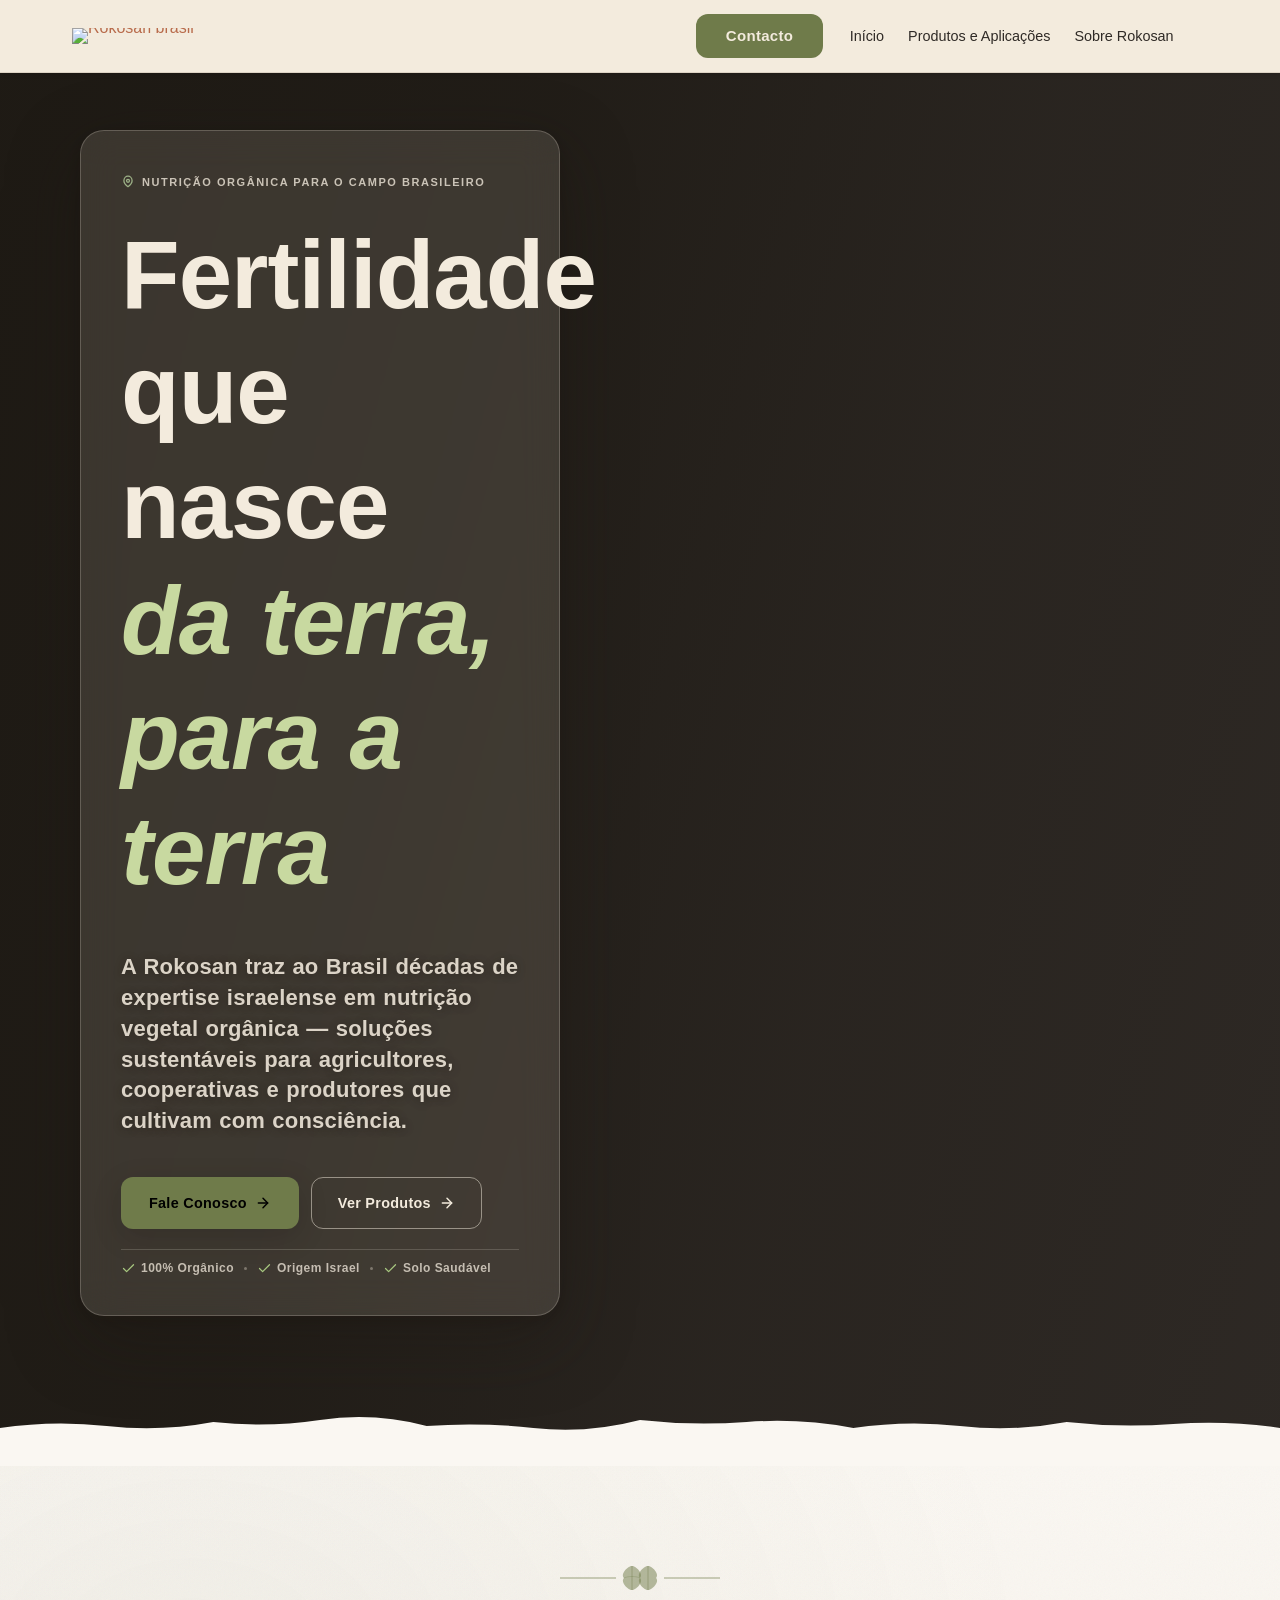
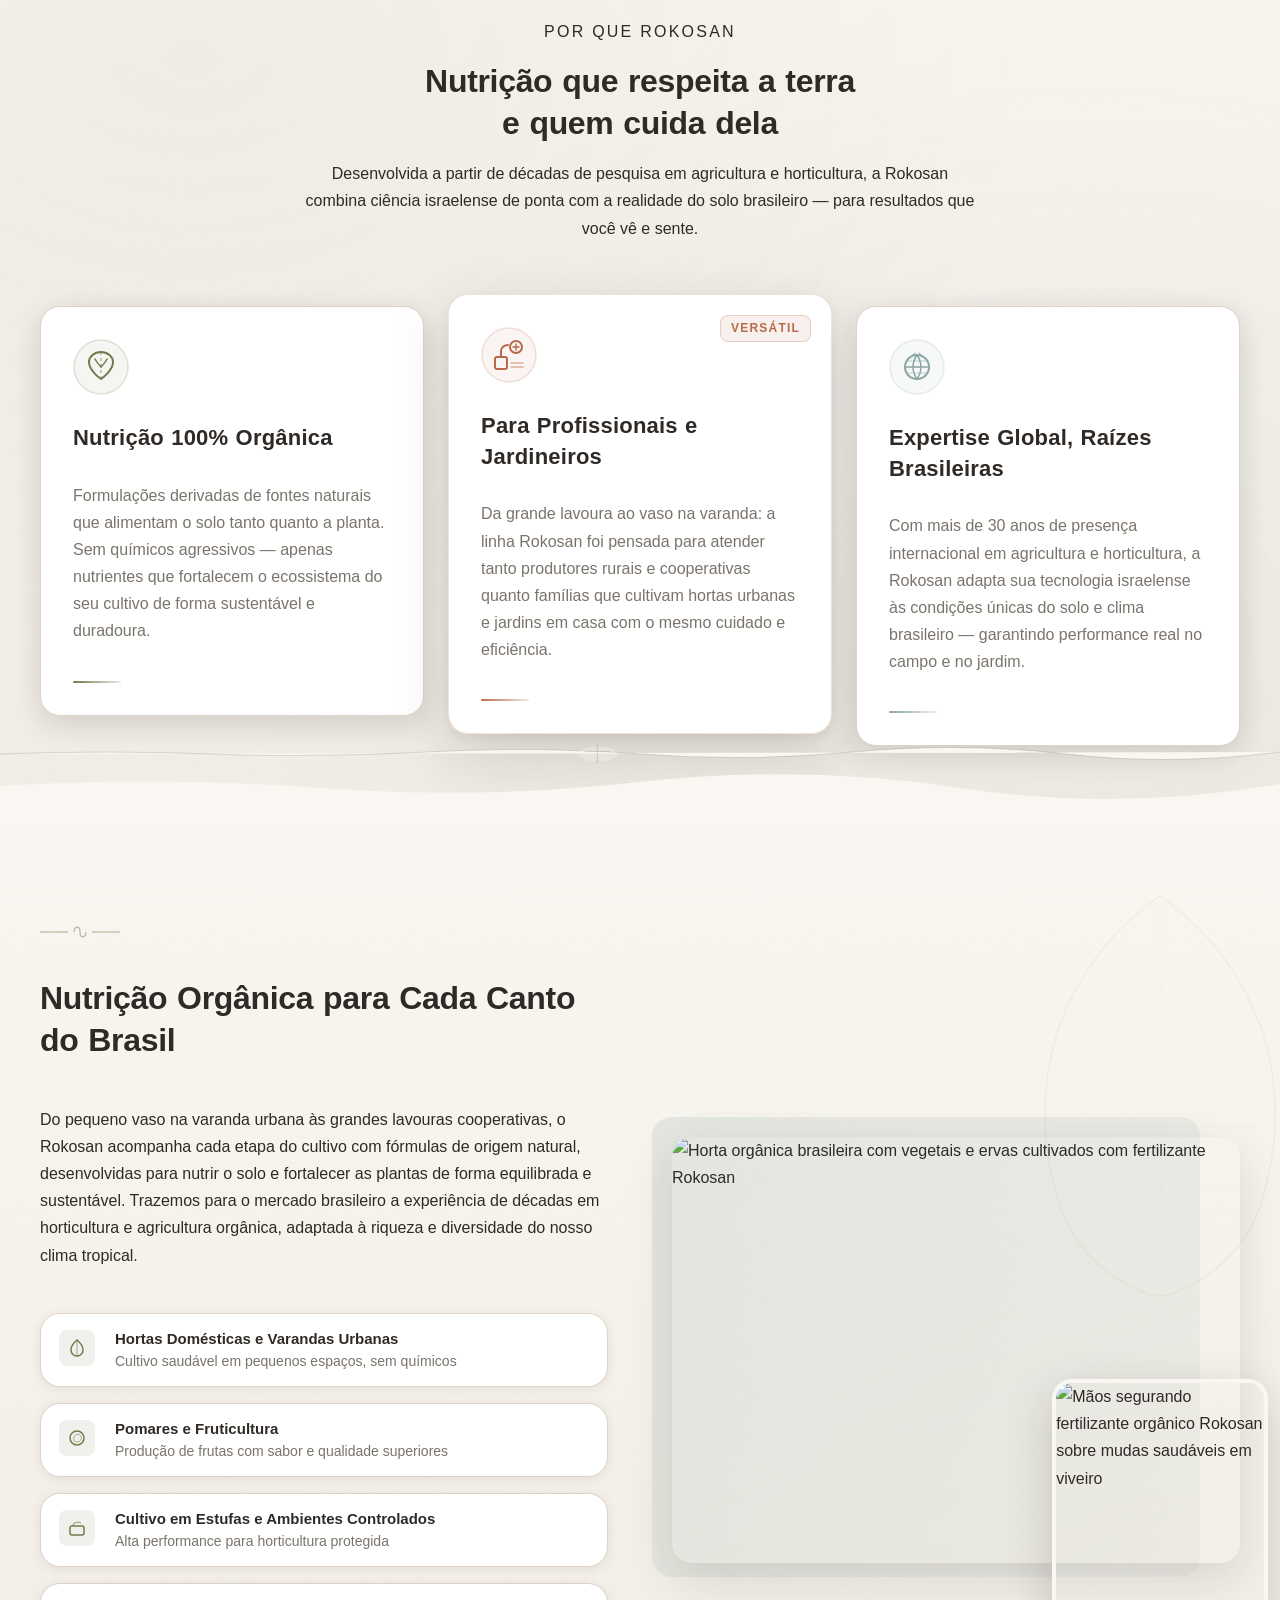
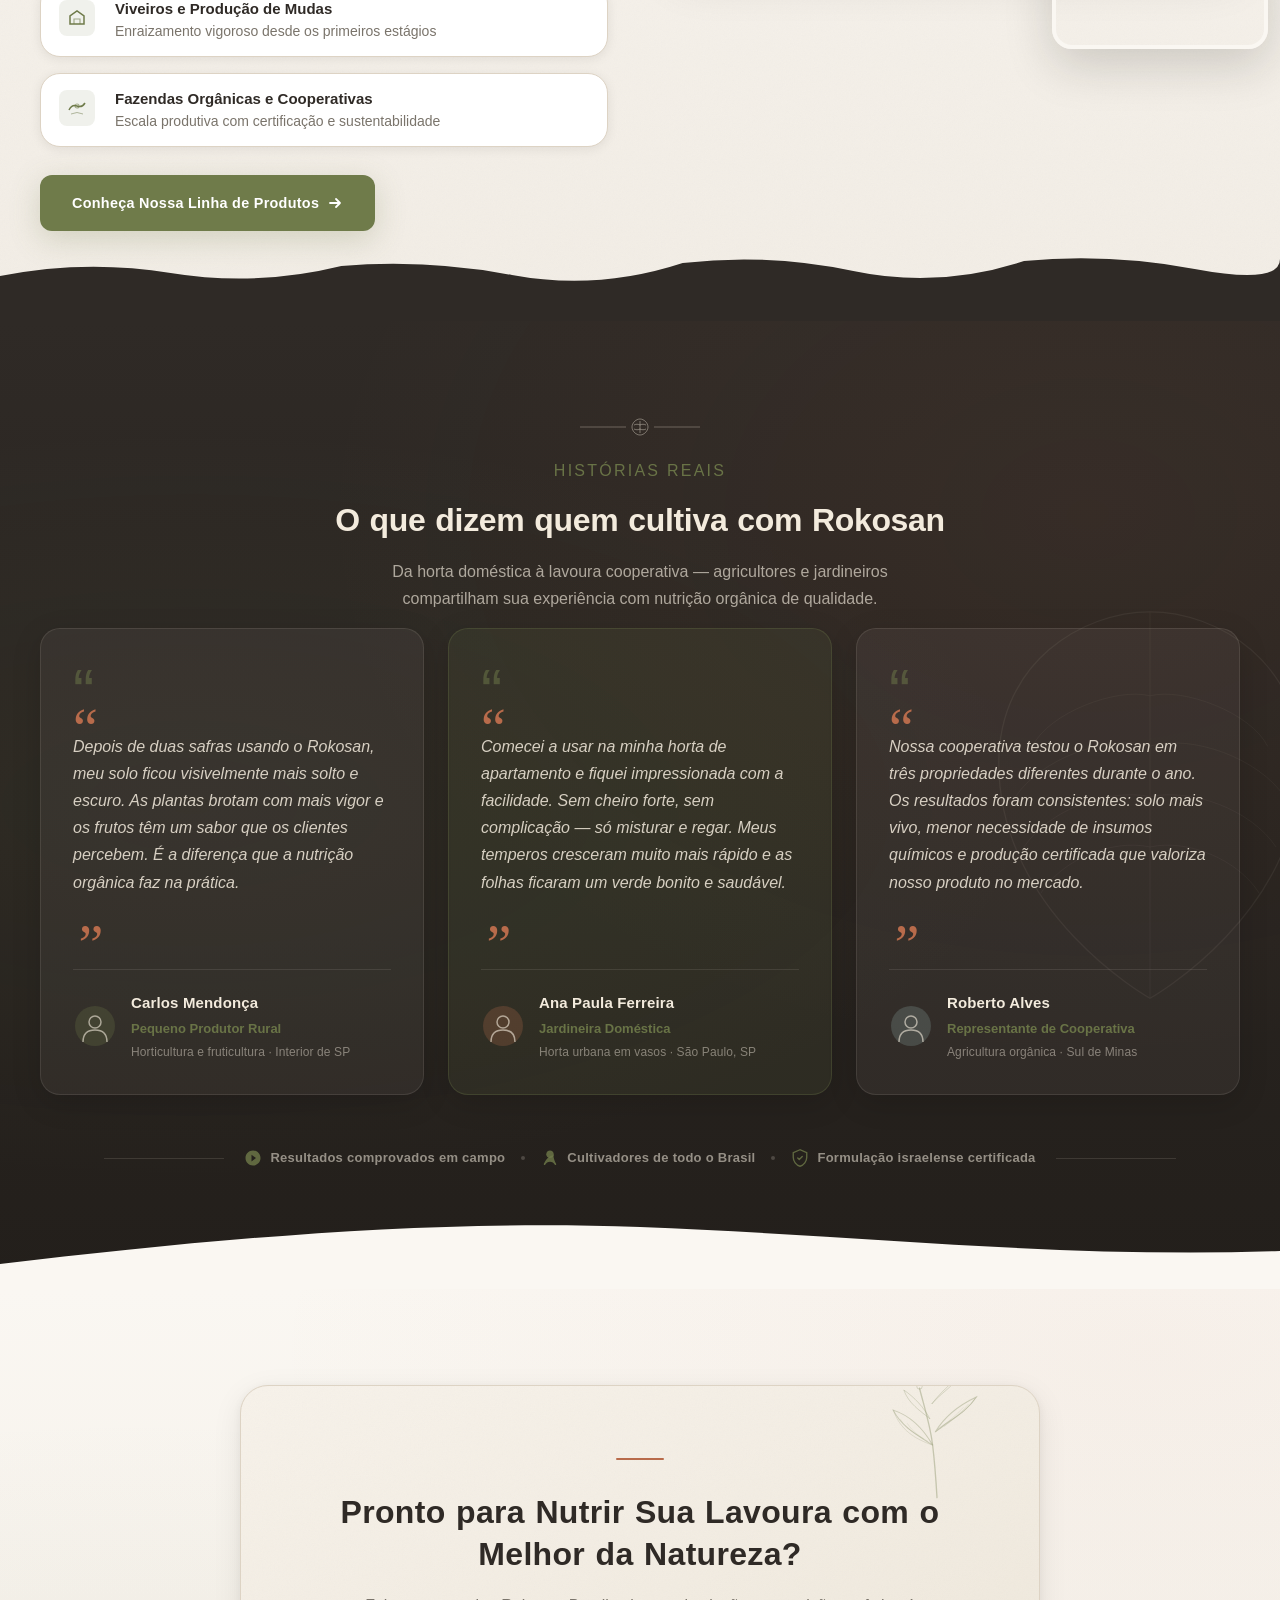
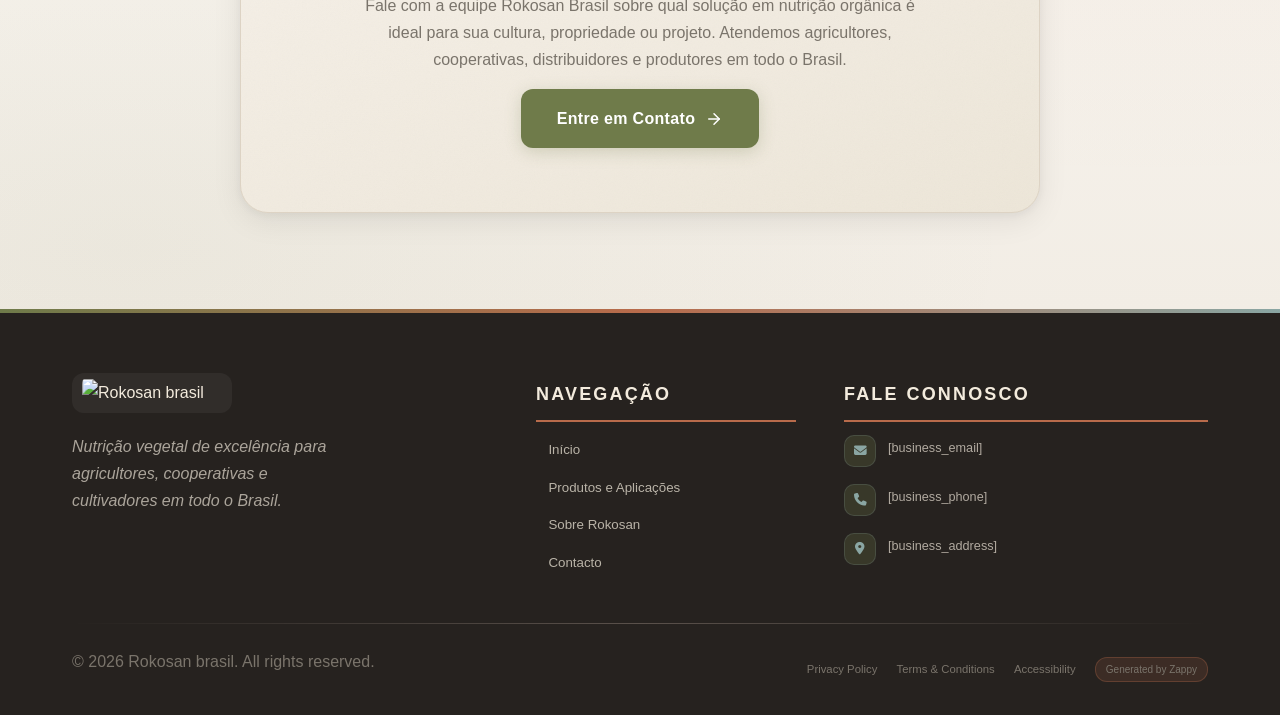
==== index.html @ f981a239 "Background sync: Progressive GitHub Sync" ====
<!DOCTYPE html>
<html lang="en">
<head>
    <meta charset="UTF-8">
    <meta name="viewport" content="width=device-width, initial-scale=1.0">
    <meta name="robots" content="index, follow">
    <title>Nutra Sua Colheita com Força — Rokosan brasil</title>
    <meta name="description" content="Descubra soluções premium em agricultura e horticultura orgânica para o mercado brasileiro. Fertilizantes naturais que transformam solo e potencializam sua produção. Conheça agora!">
    <meta name="keywords" content="agricultura e horticultura, fertilizante orgânico, nutrição de plantas, agricultura sustentável, horticultura brasil">
    
    <!-- Favicons -->
    <link rel="icon" type="image/x-icon" href="/assets/favicon.ico">
    <link rel="icon" type="image/png" sizes="16x16" href="/assets/favicon-16x16.png">
    <link rel="icon" type="image/png" sizes="32x32" href="/assets/favicon-32x32.png">
    <link rel="icon" type="image/png" sizes="48x48" href="/assets/favicon-48x48.png">
    <link rel="icon" type="image/png" sizes="192x192" href="/assets/favicon-192x192.png">
    <link rel="icon" type="image/png" sizes="512x512" href="/assets/favicon-512x512.png">
    <link rel="apple-touch-icon" href="/assets/apple-touch-icon.png">
    <!-- Zappy Analytics -->
<script>
(function() {
  'use strict';
  
  // Configuration
  var config = {
    websiteId: '86fa6bbd-ab5a-4b56-bcc4-ef2aa1eb0e69',
    apiUrl: 'https://api.zappy5.com/api/analytics/track',
    sessionDuration: 30 * 60 * 1000, // 30 minutes
    visitorDuration: 30 * 24 * 60 * 60 * 1000, // 30 days
    trackPageViews: true,
    trackClicks: true,
    trackFormSubmissions: true
  };
  
  // Generate or retrieve persistent visitor ID (30 days)
  function getVisitorId() {
    var visitorKey = 'zappy_visitor_' + config.websiteId;
    var visitor = null;
    
    try {
      visitor = localStorage.getItem(visitorKey);
      if (visitor) {
        var visitorData = JSON.parse(visitor);
        var now = Date.now();
        
        // Check if visitor ID is still valid (30 days)
        if (now - visitorData.created < config.visitorDuration) {
          // Update last seen timestamp
          visitorData.lastSeen = now;
          localStorage.setItem(visitorKey, JSON.stringify(visitorData));
          return visitorData.id;
        }
      }
    } catch (e) {
      console.warn('Zappy Analytics: LocalStorage not available');
    }
    
    // Generate new visitor ID
    var newVisitorId = 'zv_' + Date.now() + '_' + Math.random().toString(36).substr(2, 9);
    
    try {
      localStorage.setItem(visitorKey, JSON.stringify({
        id: newVisitorId,
        created: Date.now(),
        lastSeen: Date.now()
      }));
    } catch (e) {
      // Continue without local storage
    }
    
    return newVisitorId;
  }
  
  // Generate or retrieve session ID (30 minutes)
  function getSessionId() {
    var sessionKey = 'zappy_session_' + config.websiteId;
    var session = null;
    
    try {
      session = sessionStorage.getItem(sessionKey);
      if (session) {
        var sessionData = JSON.parse(session);
        var now = Date.now();
        
        // Check if session is still valid
        if (now - sessionData.timestamp < config.sessionDuration) {
          // Update timestamp
          sessionData.timestamp = now;
          sessionStorage.setItem(sessionKey, JSON.stringify(sessionData));
          return sessionData.id;
        }
      }
    } catch (e) {
      console.warn('Zappy Analytics: SessionStorage not available');
    }
    
    // Generate new session ID
    var newSessionId = 'zs_' + Date.now() + '_' + Math.random().toString(36).substr(2, 9);
    
    try {
      sessionStorage.setItem(sessionKey, JSON.stringify({
        id: newSessionId,
        timestamp: Date.now()
      }));
    } catch (e) {
      // Continue without session storage
    }
    
    return newSessionId;
  }
  
  var visitorId = getVisitorId();
  var sessionId = getSessionId();
  
  // Track an event
  function trackEvent(eventType, data) {
    data = data || {};
    
    var eventData = {
      website_id: config.websiteId,
      event_type: eventType,
      page_path: window.location.pathname,
      referrer: document.referrer || 'direct',
      visitor_id: visitorId,
      session_id: sessionId,
      metadata: data
    };
    
    // Use sendBeacon if available (better for page unload events)
    if (navigator.sendBeacon) {
      var blob = new Blob([JSON.stringify(eventData)], { type: 'application/json' });
      navigator.sendBeacon(config.apiUrl, blob);
    } else {
      // Fallback to fetch
      fetch(config.apiUrl, {
        method: 'POST',
        headers: {
          'Content-Type': 'application/json'
        },
        body: JSON.stringify(eventData),
        keepalive: true
      }).catch(function(error) {
        console.warn('Zappy Analytics: Failed to track event', error);
      });
    }
  }
  
  // Track page view
  if (config.trackPageViews) {
    trackEvent('pageview', {
      title: document.title,
      url: window.location.href
    });
  }
  
  // Track clicks on important elements
  if (config.trackClicks) {
    document.addEventListener('click', function(e) {
      var target = e.target;
      
      // Track button clicks (counted as actions)
      if (target.tagName === 'BUTTON' || target.closest('button')) {
        var button = target.tagName === 'BUTTON' ? target : target.closest('button');
        trackEvent('click', {
          element: 'button',
          text: button.textContent.trim().substring(0, 100),
          id: button.id || null,
          class: button.className || null
        });
      }
      
      // Track link clicks (navigation - not counted as actions)
      else if (target.tagName === 'A' || target.closest('a')) {
        var link = target.tagName === 'A' ? target : target.closest('a');
        trackEvent('navigation', {
          element: 'link',
          text: link.textContent.trim().substring(0, 100),
          href: link.href,
          external: link.hostname !== window.location.hostname
        });
      }
    }, true);
  }
  
  // Track form submissions
  if (config.trackFormSubmissions) {
    document.addEventListener('submit', function(e) {
      var form = e.target;
      
      trackEvent('form_submit', {
        form_id: form.id || null,
        form_name: form.name || null,
        form_action: form.action || null,
        form_method: form.method || 'GET'
      });
    }, true);
  }
  
  // Track time on page (send on page unload)
  var pageLoadTime = Date.now();
  
  window.addEventListener('beforeunload', function() {
    var timeOnPage = Math.floor((Date.now() - pageLoadTime) / 1000); // in seconds
    
    trackEvent('page_unload', {
      time_on_page: timeOnPage,
      page_path: window.location.pathname
    });
  });
  
  // Expose tracking function globally for custom events
  window.zappyAnalytics = {
    track: trackEvent,
    getVisitorId: function() { return visitorId; },
    getSessionId: function() { return sessionId; }
  };
  
})();
</script>
<!-- End Zappy Analytics -->
    <meta property="og:title" content="Nutra Sua Colheita com Força — Rokosan brasil">
    <meta property="og:description" content="Descubra soluções premium em agricultura e horticultura orgânica para o mercado brasileiro. Fertilizantes naturais que transformam solo e potencializam sua produção. Conheça agora!">
    <meta name="twitter:card" content="summary_large_image">
    <meta name="twitter:title" content="Nutra Sua Colheita com Força — Rokosan brasil">
    <meta name="twitter:description" content="Descubra soluções premium em agricultura e horticultura orgânica para o mercado brasileiro. Fertilizantes naturais que transformam solo e potencializam sua produção. Conheça agora!">
    <meta property="og:type" content="website">
  <meta property="og:locale" content="en_US">
  
  
  
  
  
  <link rel="stylesheet" href="https://cdnjs.cloudflare.com/ajax/libs/font-awesome/6.4.0/css/all.min.css">
  <style>
    .skip-link { position: absolute; left: -9999px; top: 0; padding: 12px 18px; background: var(--bg-dark, #1a1a1a); color: var(--text-light, #fff); font-weight: 600; border-radius: 0 0 8px 0; z-index: 10000; }
    .skip-link:focus { left: 0; outline: 2px solid var(--ring, #fff); outline-offset: 2px; }
    :focus-visible { outline: 2px solid var(--ring, currentColor); outline-offset: 3px; }
  </style>


  
    <!-- Favicons -->
    <link rel="icon" type="image/x-icon" href="/assets/favicon.ico">
    <link rel="icon" type="image/png" sizes="16x16" href="/assets/favicon-16x16.png">
    <link rel="icon" type="image/png" sizes="32x32" href="/assets/favicon-32x32.png">
    <link rel="icon" type="image/png" sizes="48x48" href="/assets/favicon-48x48.png">
    <link rel="icon" type="image/png" sizes="192x192" href="/assets/favicon-192x192.png">
    <link rel="icon" type="image/png" sizes="512x512" href="/assets/favicon-512x512.png">
    <link rel="apple-touch-icon" href="/assets/apple-touch-icon.png">
    <!-- Cookie Consent -->
    <link rel="stylesheet" href="https://cdn.jsdelivr.net/npm/vanilla-cookieconsent@3/dist/cookieconsent.css">
    <script src="https://cdn.jsdelivr.net/npm/vanilla-cookieconsent@3/dist/cookieconsent.umd.js"></script>
    <!-- Mickidum Accessibility Toolbar -->
    <script src="https://cdn.jsdelivr.net/gh/mickidum/acc_toolbar/acctoolbar/acctoolbar.min.js"></script>
    <link rel="stylesheet" href="/styles.css">

    <style id="zappy-dropdown-submenu-styles">
      /* ========== DESKTOP DROPDOWN SUBMENU STYLES ========== */
      /* Base styles for dropdown submenus - parent must be positioned */
      .nav-menu li:has(.sub-menu), nav li:has(.sub-menu), .navbar li:has(.sub-menu), #navMenu li:has(.sub-menu) { position: relative; }
      /* Submenu base - hidden by default */
      .nav-menu .sub-menu, nav .sub-menu, .navbar .sub-menu, #navMenu .sub-menu { display: block !important; position: absolute !important; top: 100%; left: 0; min-width: 220px; background: white; border-radius: 8px; box-shadow: 0 8px 25px rgba(0,0,0,0.15); padding: 8px 0; opacity: 0; visibility: hidden; transform: translateY(10px); transition: all 0.3s ease; z-index: 1000; list-style: none; pointer-events: none; }
      /* CRITICAL: Desktop hover styles to show dropdown */
      .nav-menu li:hover > .sub-menu, nav li:hover > .sub-menu, .navbar li:hover > .sub-menu, #navMenu li:hover > .sub-menu { opacity: 1 !important; visibility: visible !important; transform: translateY(0) !important; pointer-events: auto !important; }
      /* Submenu item styling */
      .sub-menu li { list-style: none; margin: 0; padding: 0; }
      .sub-menu a { display: block !important; padding: 10px 16px !important; color: var(--text-dark, #333) !important; font-weight: 500; text-decoration: none; white-space: nowrap; transition: background-color 0.2s; }
      .sub-menu .zappy-nav-child > a { padding-left: 28px !important; font-size: 0.9em !important; opacity: 0.85 !important; }
      [dir="rtl"] .sub-menu .zappy-nav-child > a, html[lang="he"] .sub-menu .zappy-nav-child > a, html[lang="ar"] .sub-menu .zappy-nav-child > a { padding-left: 10px !important; padding-right: 28px !important; }
      .sub-menu .zappy-nav-parent > a { font-weight: 600 !important; }
      .sub-menu a:hover { background-color: #f5f5f5; }
      /* RTL (Hebrew/Arabic) dropdown positioning */
      [dir="rtl"] .nav-menu .sub-menu, [dir="rtl"] nav .sub-menu, [dir="rtl"] .navbar .sub-menu, html[lang="he"] .nav-menu .sub-menu, html[lang="he"] nav .sub-menu, html[lang="he"] .navbar .sub-menu, html[lang="ar"] .nav-menu .sub-menu, html[lang="ar"] nav .sub-menu, html[lang="ar"] .navbar .sub-menu { left: auto !important; right: 0 !important; }
      /* Hide empty dropdown menus (exclude catalog sub-menus that use <a> children instead of <li>) */
      .sub-menu:empty, .sub-menu:not(:has(li:not(.zappy-hidden-menu-item))):not(:has(> a)), .sub-menu:not(:has(li)):not(:has(> a)) { display: none !important; opacity: 0 !important; visibility: hidden !important; pointer-events: none !important; }
      /* Desktop: show submenu on Menu Group hover */
      li:has(.menu-group-title):hover > .sub-menu { opacity: 1 !important; visibility: visible !important; transform: translateY(0) !important; pointer-events: auto !important; }
      /* Menu Group title styling */
      .nav-menu > li > .menu-group-title, #navMenu > li > .menu-group-title { display: inline-block; padding: 0.5rem 1rem; cursor: default; user-select: none; }
      
      /* ========== MOBILE SUBMENU STYLES ========== */
      @media (max-width: 768px) {
        .nav-menu .sub-menu, nav .sub-menu, .navbar .sub-menu, #navMenu .sub-menu { position: static !important; transform: none !important; box-shadow: none !important; background: transparent !important; max-height: 0; overflow: hidden; opacity: 0; visibility: hidden; transition: max-height 0.3s ease, opacity 0.3s ease; padding: 0 !important; border-radius: 0 !important; }
        .navbar .sub-menu.mobile-expanded, .nav-menu .sub-menu.mobile-expanded, #navMenu .sub-menu.mobile-expanded { max-height: none !important; overflow-y: visible !important; opacity: 1 !important; visibility: visible !important; padding: 8px 0 8px 16px !important; }
        [dir="rtl"] .sub-menu.mobile-expanded, html[lang="he"] .sub-menu.mobile-expanded { padding: 8px 16px 8px 0 !important; }
        /* Disable hover behavior on mobile */
        .nav-menu li:hover > .sub-menu, nav li:hover > .sub-menu, .navbar li:hover > .sub-menu, #navMenu li:hover > .sub-menu { opacity: 0; visibility: hidden; pointer-events: none; }
        .nav-menu li > .sub-menu.mobile-expanded, nav li > .sub-menu.mobile-expanded, .navbar li > .sub-menu.mobile-expanded, #navMenu li > .sub-menu.mobile-expanded { opacity: 1 !important; visibility: visible !important; pointer-events: auto !important; }
        .nav-menu li:has(.sub-menu), nav li:has(.sub-menu), .navbar li:has(.sub-menu), #navMenu li:has(.sub-menu) { display: flex !important; flex-wrap: wrap !important; align-items: center !important; position: relative !important; min-height: 44px !important; }
        .nav-menu li:has(.sub-menu) > a, nav li:has(.sub-menu) > a, .navbar li:has(.sub-menu) > a, #navMenu li:has(.sub-menu) > a { flex: 1 !important; min-width: 0 !important; }
        .nav-menu li:has(.sub-menu) > .menu-group-title, nav li:has(.sub-menu) > .menu-group-title, .navbar li:has(.sub-menu) > .menu-group-title, #navMenu li:has(.sub-menu) > .menu-group-title { flex: 1 !important; min-width: 0 !important; padding: 0 !important; line-height: inherit !important; }
        .nav-menu li:has(.sub-menu) > .sub-menu, nav li:has(.sub-menu) > .sub-menu, .navbar li:has(.sub-menu) > .sub-menu, #navMenu li:has(.sub-menu) > .sub-menu { flex-basis: 100% !important; width: 100% !important; }
        .nav-menu li:has(.sub-menu) > a [class*="chevron"], .nav-menu li:has(.sub-menu) > a [class*="arrow"], .nav-menu li:has(.sub-menu) > a .fa-chevron-down, .nav-menu li:has(.sub-menu) > a .fa-angle-down, nav li:has(.sub-menu) > a [class*="chevron"], nav li:has(.sub-menu) > a [class*="arrow"], #navMenu li:has(.sub-menu) > a [class*="chevron"], #navMenu li:has(.sub-menu) > a [class*="arrow"] { display: none !important; visibility: hidden !important; }
        .mobile-submenu-toggle { display: flex !important; align-items: center !important; justify-content: center !important; width: 44px !important; height: auto !important; background: transparent !important; border: none !important; cursor: pointer !important; color: var(--text-dark) !important; position: static !important; flex-shrink: 0 !important; align-self: stretch !important; z-index: 2 !important; padding: 0 !important; margin: 0 !important; }
        .mobile-submenu-toggle::after { content: '' !important; width: 0 !important; height: 0 !important; border-left: 6px solid transparent !important; border-right: 6px solid transparent !important; border-top: 7px solid currentColor !important; transition: transform 0.3s ease !important; }
        .mobile-submenu-toggle.expanded::after { transform: rotate(180deg) !important; }
        .sub-menu a { padding: 10px 0 !important; display: block !important; color: var(--text-dark) !important; white-space: normal !important; }
        .sub-menu .zappy-nav-child > a { padding-left: 28px !important; font-size: 0.9em !important; opacity: 0.85 !important; }
        [dir="rtl"] .sub-menu .zappy-nav-child > a, html[lang="he"] .sub-menu .zappy-nav-child > a, html[lang="ar"] .sub-menu .zappy-nav-child > a { padding-left: 0 !important; padding-right: 28px !important; }
        .sub-menu .zappy-nav-parent > a { font-weight: 600 !important; }
        .nav-menu.active, #navMenu.active { max-width: 100vw !important; overflow-x: hidden !important; box-sizing: border-box !important; }
        .navbar .sub-menu li a, nav.navbar .sub-menu li a, .zappy-products-dropdown .sub-menu a { color: var(--text-dark) !important; }
      }
      @media (min-width: 769px) { .mobile-submenu-toggle { display: none !important; } }
    </style>

    <style id="zappy-widget-visibility">
      html[dir="rtl"] .whatsapp-float { right: 20px !important; left: auto !important; }
      html[dir="ltr"] .whatsapp-float, html:not([dir]) .whatsapp-float { left: 20px !important; right: auto !important; }
      html[dir="rtl"] #mic-access-tool-general-button, html[dir="rtl"] .mic-access-tool-general-button,
      html[dir="rtl"] #mic-init-access-tool .mic-access-tool-general-button,
      html[dir="rtl"] #mic-init-access-tool #mic-access-tool-general-button,
      html[dir="rtl"] ._access-icon { left: 20px !important; right: auto !important; }
      html[dir="ltr"] #mic-access-tool-general-button, html[dir="ltr"] .mic-access-tool-general-button,
      html[dir="ltr"] #mic-init-access-tool .mic-access-tool-general-button,
      html[dir="ltr"] #mic-init-access-tool #mic-access-tool-general-button,
      html[dir="ltr"] ._access-icon,
      html:not([dir]) #mic-access-tool-general-button, html:not([dir]) .mic-access-tool-general-button,
      html:not([dir]) #mic-init-access-tool .mic-access-tool-general-button,
      html:not([dir]) #mic-init-access-tool #mic-access-tool-general-button,
      html:not([dir]) ._access-icon { right: 20px !important; left: auto !important; }
      @media (max-width: 768px) { .whatsapp-float { display: flex !important; } }
      @media (min-width: 769px) { .whatsapp-float { display: flex !important; } }
      @media (max-width: 768px) {
        #mic-access-tool-general-button, .mic-access-tool-general-button,
        #mic-init-access-tool .mic-access-tool-general-button, #mic-init-access-tool #mic-access-tool-general-button,
        ._access-icon { display: flex !important; visibility: visible !important; opacity: 1 !important; pointer-events: auto !important; }
        #mic-access-tool-box.opened-mic-access-tool, .mic-access-tool-box.opened-mic-access-tool,
        #mic-init-access-tool #mic-access-tool-box.opened-mic-access-tool {
          visibility: visible !important; opacity: 1 !important; pointer-events: auto !important;
        }
      }
      @media (min-width: 769px) {
        #mic-access-tool-general-button, .mic-access-tool-general-button,
        #mic-init-access-tool .mic-access-tool-general-button, #mic-init-access-tool #mic-access-tool-general-button,
        ._access-icon { display: flex !important; visibility: visible !important; opacity: 1 !important; pointer-events: auto !important; }
        #mic-access-tool-box.opened-mic-access-tool, .mic-access-tool-box.opened-mic-access-tool,
        #mic-init-access-tool #mic-access-tool-box.opened-mic-access-tool {
          visibility: visible !important; opacity: 1 !important; pointer-events: auto !important;
        }
      }
    </style>
</head>
<body>
<a class="skip-link" href="#main">Skip to main content</a>
  <nav class="navbar">
  <button class="mobile-toggle" id="mobileToggle" aria-label="Menu">
    <svg class="hamburger-icon" width="24" height="24" viewBox="0 0 24 24" fill="none">
      <path d="M3 12h18M3 6h18M3 18h18" stroke="currentColor" stroke-width="2" stroke-linecap="round"></path>
    </svg>
    <svg class="close-icon" width="24" height="24" viewBox="0 0 24 24" fill="none" style="display: none;">
      <path d="M18 6L6 18M6 6l12 12" stroke="currentColor" stroke-width="2" stroke-linecap="round"></path>
    </svg>
  </button>

  <button class="phone-header-btn" data-phone="" aria-label="Call">
    <svg width="20" height="20" viewBox="0 0 24 24" fill="currentColor">
      <path d="M22 16.92v3a2 2 0 0 1-2.18 2 19.79 19.79 0 0 1-8.63-3.07 19.5 19.5 0 0 1-6-6 19.79 19.79 0 0 1-3.07-8.67A2 2 0 0 1 4.11 2h3a2 2 0 0 1 2 1.72 12.84 12.84 0 0 0 .7 2.81 2 2 0 0 1-.45 2.11L8.09 9.91a16 16 0 0 0 6 6l1.27-1.27a2 2 0 0 1 2.11-.45 12.84 12.84 0 0 0 2.81.7A2 2 0 0 1 22 16.92z"></path>
    </svg>
  </button>

  <div class="nav-container">
    <div class="nav-brand">
      <a href="/" class="logo-link"><img class="logo" src="/assets/site-in-cio-image-1.webp" alt="Rokosan  brasil"></a>
    </div>

    <ul class="nav-menu" id="navMenu"><li><a href="/">Início</a></li><li><a href="/products-applications">Produtos e Aplicações</a></li><li><a href="/about">Sobre Rokosan</a></li></ul>

    <div class="nav-cta-container">
      <a href="/contact" class="nav-cta-btn">Contacto</a>
    </div>
  </div>
</nav>
<script>

// Navbar Mobile Menu Toggle and Contrast Fix
(function() {
  // Use 'load' event instead of 'DOMContentLoaded' to ensure we run AFTER all other scripts
  window.addEventListener('load', function() {
    
    // FIX MOBILE BUTTON CONTRAST
    // Detect navbar background color and apply contrasting color to mobile buttons
    const navbar = document.querySelector('.navbar, nav, header');
    if (!navbar) {
      console.log('[Navbar] Navbar element not found');
      return;
    }
    
    // DECLARE VARIABLES EARLY to avoid Temporal Dead Zone errors
    // These are used in multiple places below
    let mobileToggle = document.getElementById('mobileToggle') ||
                       document.querySelector('.mobile-toggle') ||
                       document.querySelector('.hamburger') ||
                       document.querySelector('.hamburger-menu') ||
                       document.querySelector('.menu-toggle') ||
                       document.querySelector('.burger-menu') ||
                       document.querySelector('[aria-label="Menu"]') ||
                       document.querySelector('[aria-label="תפריט"]');
    
    const phoneBtn = document.querySelector('.phone-header-btn');
    
    const computedStyle = window.getComputedStyle(navbar);
    let bgColor = computedStyle.backgroundColor;
    
    console.log('[Navbar] Initial navbar background:', bgColor);
    
    // Check if background is transparent or rgba with 0 alpha
    const isTransparent = bgColor === 'transparent' || 
                         bgColor === 'rgba(0, 0, 0, 0)' ||
                         (bgColor.startsWith('rgba') && bgColor.includes(', 0)'));
    
    if (isTransparent) {
      // Check for background-image or gradient
      const bgImage = computedStyle.backgroundImage;
      if (bgImage && bgImage !== 'none') {
        console.log('[Navbar] Navbar has background image/gradient, using dark text');
        bgColor = 'rgb(240, 240, 240)'; // Assume light background
      } else {
        // Transparent navbar - check body background
        const bodyBg = window.getComputedStyle(document.body).backgroundColor;
        console.log('[Navbar] Navbar transparent, using body background:', bodyBg);
        bgColor = bodyBg;
      }
    }
    
    // Calculate luminance to determine if background is light or dark
    const rgb = bgColor.match(/\d+/g);
    if (rgb && rgb.length >= 3) {
      const r = parseInt(rgb[0]);
      const g = parseInt(rgb[1]);
      const b = parseInt(rgb[2]);
      const luminance = (0.299 * r + 0.587 * g + 0.114 * b) / 255;
      
      // Mobile button colors are set by Claude's AI-generated CSS (same as .nav-menu a)
      // No dynamic color overrides needed - colors come from the generated navbar CSS
      console.log('[Navbar] Mobile button colors preserved from Claude CSS (luminance:', luminance.toFixed(2) + ')');
      
      // FIX ICON SIZES - Ensure SVGs are properly sized and visible
      // INJECT CRITICAL CSS TO OVERRIDE ANY CONFLICTING RULES
      const criticalCSS = document.createElement('style');
      criticalCSS.id = 'zappy-mobile-nav-fix';
      const htmlLang = document.documentElement.lang || 'en';
      const htmlDir = document.documentElement.dir || 'ltr';
      // Check both dir attribute AND lang for RTL detection
      // dir="rtl" is the most reliable indicator
      const isRTL = htmlDir === 'rtl' || htmlLang === 'he' || htmlLang === 'ar';
      
      criticalCSS.textContent = `
        /* Hide mobile buttons on desktop, show only on mobile */
        @media (min-width: 769px) {
          .mobile-toggle,
          .phone-header-btn {
            display: none !important;
          }
        }
        
        /* Show and position mobile buttons correctly on mobile */
        @media (max-width: 768px) {
          .navbar,
          nav.navbar {
            min-height: 70px !important;
          }

          .mobile-toggle,
          .phone-header-btn {
            position: absolute !important;
            top: 0 !important;
            bottom: 0 !important;
            margin-top: auto !important;
            margin-bottom: auto !important;
            transform: none !important;
            z-index: 1001 !important;
            display: flex !important;
            align-items: center !important;
            justify-content: center !important;
            width: 36px !important;
            height: 36px !important;
            border-radius: 50% !important;
            border: none !important;
            cursor: pointer !important;
            padding: 6px !important;
            background: none !important;
            color: var(--nav-text, var(--text-dark)) !important;
            touch-action: manipulation !important;
            -webkit-tap-highlight-color: transparent !important;
          }

          html[data-zappy-site-type="ecommerce"] .phone-header-btn,
          body[data-zappy-site-type="ecommerce"] .phone-header-btn,
          html[data-zappy-site-type="ecommerce"] header .phone-header-btn,
          html[data-zappy-site-type="ecommerce"] nav .phone-header-btn {
            display: none !important;
            visibility: hidden !important;
            width: 0 !important;
            height: 0 !important;
            min-width: 0 !important;
            overflow: hidden !important;
          }
          
          /* LTR positioning (default): hamburger LEFT, phone RIGHT */
          html:not([dir="rtl"]):not([lang="he"]):not([lang="ar"]) .mobile-toggle,
          html[dir="ltr"] .mobile-toggle {
            left: 12px !important;
            right: auto !important;
          }
          html:not([dir="rtl"]):not([lang="he"]):not([lang="ar"]) .phone-header-btn,
          html[dir="ltr"] .phone-header-btn {
            right: 12px !important;
            left: auto !important;
          }
          
          /* RTL positioning: hamburger RIGHT, phone LEFT */
          html[dir="rtl"] .mobile-toggle,
          html[lang="he"] .mobile-toggle,
          html[lang="ar"] .mobile-toggle {
            right: 12px !important;
            left: auto !important;
          }
          html[dir="rtl"] .phone-header-btn,
          html[lang="he"] .phone-header-btn,
          html[lang="ar"] .phone-header-btn {
            left: 12px !important;
            right: auto !important;
          }
          
          /* CRITICAL: Ensure nav-container has min-height on mobile */
          /* All children are positioned absolutely/fixed on mobile, so height:auto collapses to 0 */
          .nav-container {
            min-height: 70px !important;
            position: relative !important;
          }
          
          /* Ensure SVG icons are properly sized and inherit color */
          .mobile-toggle svg,
          .phone-header-btn svg {
            width: 24px !important;
            height: 24px !important;
            /* Don't force display - let JavaScript control hamburger/close toggle */
          }
          
          /* Reset nav-cta-container on mobile - remove desktop box-shadow/padding */
          /* that creates a visible ghost box when CTA button is hidden */
          .nav-cta-container {
            box-shadow: none !important;
            padding: 0 !important;
          }
          
          /* Hide nav-cta-container entirely on mobile when there's no lang-switcher */
          /* (only the CTA button is inside, and it's hidden on mobile) */
          .nav-cta-container:not(:has(.lang-switcher)) {
            display: none !important;
          }
          
          /* CRITICAL: Prevent hero image fade gradient from bleeding over headline text */
          /* The .image-fade-gradient has bottom: -30px (extends below parent) */
          /* On mobile stacked layout, this overlaps the h1 text below the image */
          .hero-image-column {
            overflow: hidden !important;
          }
          .image-fade-gradient {
            bottom: 0 !important;
          }
          
          /* Hide desktop language switcher on mobile - hamburger menu handles it */
          /* High specificity to override stored CSS */
          .lang-switcher,
          .nav-cta-container .lang-switcher,
          .nav-container .lang-switcher,
          .navbar .lang-switcher,
          .navbar .nav-cta-container .lang-switcher {
            display: none !important;
          }
        }
      `;
      
      // Remove existing fix if present and inject new one
      const existing = document.getElementById('zappy-mobile-nav-fix');
      if (existing) existing.remove();
      document.head.appendChild(criticalCSS);
      
      console.log('[Navbar] Critical CSS injected for mobile nav positioning');
      
      // ONLY apply inline positioning styles on mobile viewport
      // On desktop, the CSS handles hiding these buttons with display: none
      // Inline styles were breaking desktop layout by overriding CSS
      const isMobileViewport = window.innerWidth <= 768;
      
      if (mobileToggle) {
        // Icon sizing applies to all viewports for consistency
        const hamburgerIcon = mobileToggle.querySelector('.hamburger-icon');
        const closeIcon = mobileToggle.querySelector('.close-icon');
        
        if (hamburgerIcon) {
          hamburgerIcon.style.setProperty('width', '24px', 'important');
          hamburgerIcon.style.setProperty('height', '24px', 'important');
          hamburgerIcon.style.setProperty('display', 'block', 'important'); // Show hamburger by default
        }
        if (closeIcon) {
          closeIcon.style.setProperty('width', '24px', 'important');
          closeIcon.style.setProperty('height', '24px', 'important');
          closeIcon.style.setProperty('display', 'none', 'important'); // Hide close icon by default
        }
        
        // ONLY set positioning inline styles on mobile
        if (isMobileViewport) {
          mobileToggle.style.setProperty('position', 'absolute', 'important');
          mobileToggle.style.setProperty('top', '0', 'important');
          mobileToggle.style.setProperty('bottom', '0', 'important');
          mobileToggle.style.setProperty('margin-top', 'auto', 'important');
          mobileToggle.style.setProperty('margin-bottom', 'auto', 'important');
          mobileToggle.style.setProperty('transform', 'none', 'important');
          mobileToggle.style.setProperty('z-index', '1001', 'important');
          
          // Clear any inline left/right so CSS can take over based on html[dir]
          mobileToggle.style.removeProperty('left');
          mobileToggle.style.removeProperty('right');
          
          console.log('[Navbar] Mobile toggle positioning applied (mobile viewport)');
        } else {
          // On desktop, clear any positioning styles to let CSS handle it
          mobileToggle.style.removeProperty('position');
          mobileToggle.style.removeProperty('top');
          mobileToggle.style.removeProperty('transform');
          mobileToggle.style.removeProperty('z-index');
          mobileToggle.style.removeProperty('left');
          mobileToggle.style.removeProperty('right');
          console.log('[Navbar] Desktop viewport - cleared mobile toggle inline positioning');
        }
      }
      
      if (phoneBtn) {
        // Icon sizing applies to all viewports
        const phoneIcon = phoneBtn.querySelector('svg');
        if (phoneIcon) {
          phoneIcon.style.width = '24px';
          phoneIcon.style.height = '24px';
          phoneIcon.setAttribute('width', '24');
          phoneIcon.setAttribute('height', '24');
        }
        
        // ONLY set positioning inline styles on mobile
        if (isMobileViewport) {
          phoneBtn.style.setProperty('position', 'absolute', 'important');
          phoneBtn.style.setProperty('top', '0', 'important');
          phoneBtn.style.setProperty('bottom', '0', 'important');
          phoneBtn.style.setProperty('margin-top', 'auto', 'important');
          phoneBtn.style.setProperty('margin-bottom', 'auto', 'important');
          phoneBtn.style.setProperty('transform', 'none', 'important');
          phoneBtn.style.setProperty('z-index', '1001', 'important');
          
          // Clear any inline left/right so CSS can take over based on html[dir]
          phoneBtn.style.removeProperty('left');
          phoneBtn.style.removeProperty('right');
          
          console.log('[Navbar] Phone button positioning applied (mobile viewport)');
        } else {
          // On desktop, clear any positioning styles to let CSS handle it
          phoneBtn.style.removeProperty('position');
          phoneBtn.style.removeProperty('top');
          phoneBtn.style.removeProperty('transform');
          phoneBtn.style.removeProperty('z-index');
          phoneBtn.style.removeProperty('left');
          phoneBtn.style.removeProperty('right');
          console.log('[Navbar] Desktop viewport - cleared phone button inline positioning');
        }
      }
    } else {
      console.log('[Navbar] Could not parse background color:', bgColor);
    }
    
    // MOBILE MENU TOGGLE
    // Re-query in case DOM changed (mobileToggle already declared at top of function)
    mobileToggle = document.getElementById('mobileToggle') ||
                   document.querySelector('.mobile-toggle') ||
                   document.querySelector('.hamburger') ||
                   document.querySelector('.hamburger-menu') ||
                   document.querySelector('.menu-toggle') ||
                   document.querySelector('.burger-menu') ||
                   document.querySelector('[aria-label="Menu"]') ||
                   document.querySelector('[aria-label="תפריט"]');
    
    // EXPANDED SEARCH: Find nav menu by ID or class
    const navMenu = document.getElementById('navMenu') ||
                  document.querySelector('.nav-menu') ||
                  document.querySelector('.nav-links') ||
                  document.querySelector('nav ul:not(.submenu)');
    
    if (!mobileToggle || !navMenu) {
      console.log('[Navbar] Mobile toggle or menu not found:', { toggle: !!mobileToggle, menu: !!navMenu });
      return;
    }
    
    // Ensure navMenu has ID for CSS targeting
    if (!navMenu.id) {
      navMenu.id = 'navMenu';
    }
    
    console.log('[Navbar] Initializing mobile menu...');
    
    // Remove any existing event listeners by cloning the button
    const newToggle = mobileToggle.cloneNode(true);
    mobileToggle.parentNode.replaceChild(newToggle, mobileToggle);
    
    // Toggle menu handler (shared by click and touchend)
    function handleToggle(e) {
      e.preventDefault();
      e.stopPropagation();
      
      const hamburgerIcon = newToggle.querySelector('.hamburger-icon');
      const closeIcon = newToggle.querySelector('.close-icon');
      const isActive = navMenu.classList.contains('active');
      
      if (isActive) {
        // Close menu
        navMenu.classList.remove('active');
        if (hamburgerIcon) hamburgerIcon.style.setProperty('display', 'block', 'important');
        if (closeIcon) closeIcon.style.setProperty('display', 'none', 'important');
        document.body.style.overflow = '';
        console.log('[Navbar] Menu closed');
      } else {
        // Open menu
        navMenu.classList.add('active');
        if (hamburgerIcon) hamburgerIcon.style.setProperty('display', 'none', 'important');
        if (closeIcon) closeIcon.style.setProperty('display', 'block', 'important');
        document.body.style.overflow = 'hidden';
        console.log('[Navbar] Menu opened');
      }
    }
    
    // Use click for desktop/emulation and touchend as iOS Safari fallback.
    // Prevent double-fire with a timestamp guard.
    var lastToggleTime = 0;
    function guardedToggle(e) {
      var now = Date.now();
      if (now - lastToggleTime < 300) return;
      lastToggleTime = now;
      handleToggle(e);
    }
    
    newToggle.addEventListener('click', guardedToggle);
    newToggle.addEventListener('touchend', guardedToggle);
    
    // Close menu when clicking nav links (but NOT dropdown toggles)
    const navLinks = navMenu.querySelectorAll('a');
    navLinks.forEach(function(link) {
      link.addEventListener('click', function() {
        // Don't close if it's a dropdown child (unless it's a real navigation link)
        if (this.getAttribute('href') === '#') return;
        
        const hamburgerIcon = newToggle.querySelector('.hamburger-icon');
        const closeIcon = newToggle.querySelector('.close-icon');
        
        navMenu.classList.remove('active');
        if (hamburgerIcon) hamburgerIcon.style.setProperty('display', 'block', 'important');
        if (closeIcon) closeIcon.style.setProperty('display', 'none', 'important');
        document.body.style.overflow = '';
        console.log('[Navbar] Menu closed (link clicked)');
      });
    });
    
    // DROPDOWN MENU TOGGLE (for mobile and touch devices)
    var dropdownToggles = navMenu.querySelectorAll('.dropdown-toggle');
    dropdownToggles.forEach(function(toggle) {
      toggle.addEventListener('click', function(e) {
        e.preventDefault();
        e.stopPropagation();
        var parent = this.closest('.nav-dropdown');
        if (!parent) return;
        
        // Close other open dropdowns at the same level
        var siblings = parent.parentNode.querySelectorAll('.nav-dropdown.open');
        siblings.forEach(function(sib) {
          if (sib !== parent) sib.classList.remove('open');
        });
        
        parent.classList.toggle('open');
        console.log('[Navbar] Dropdown toggled:', parent.classList.contains('open') ? 'open' : 'closed');
      });
    });
    
    // Close dropdowns when clicking outside
    document.addEventListener('click', function(e) {
      if (!e.target.closest('.nav-dropdown')) {
        var openDropdowns = document.querySelectorAll('.nav-dropdown.open');
        openDropdowns.forEach(function(dd) { dd.classList.remove('open'); });
      }
    });
    
    console.log('[Navbar] Dropdown handlers initialized for ' + dropdownToggles.length + ' dropdowns');
    
    // Phone button functionality (phoneBtn already declared at top of function)
    if (phoneBtn) {
      phoneBtn.addEventListener('click', function() {
        // Get phone number from placeholder in page or use default
        const phoneLinks = document.querySelectorAll('a[href^="tel:"]');
        const phoneNumber = phoneLinks.length > 0 
          ? phoneLinks[0].getAttribute('href').replace('tel:', '')
          : '[business_phone]';
        
        window.location.href = 'tel:' + phoneNumber;
        console.log('[Navbar] Phone button clicked');
      });
    }
    
    console.log('[Navbar] Mobile menu initialized successfully');
    
    // WhatsApp button visibility is now controlled via CSS (siteSettings).
    // No JS-based desktop hiding — the button is visible on both mobile and desktop by default.
  });
})();

</script>
  
  <main id="main">
    <section data-band-index="0" class="in-cio-hero-section" data-layout-spec="Início-hero" data-hero-type="fullscreen-scrim">
  <!-- Background Image Layer -->
  <div class="in-cio-hero-bg">
    <img loading="eager" fetchpriority="high" data-hero-bg="true" data-placeholder="in-cio-hero-image-1" data-context="Cinematic wide-angle photograph of a Brazilian farmer at sunrise, hands gently applying organic granular fertilizer around lush green herb and vegetable crops in a field. Warm golden morning light, slightly desaturated natural tones, rich soil visible, healthy green plants, peaceful agricultural landscape in background. Photographic style: editorial, calm, human-scale agriculture in Brazil." width="1400" height="900" src="/assets/site-in-cio-hero-image-1.webp" alt="Agricultor brasileiro aplicando adubo orgânico Rokosan em cultivo de hortaliças ao amanhecer">
  </div>

  <!-- Scrim Overlay -->
  <div class="in-cio-hero-scrim" aria-hidden="true"></div>

  <!-- Content Container -->
  <div class="in-cio-hero-container">
    <!-- Frosted Card -->
    <article class="in-cio-hero-card">
      <span class="in-cio-hero-eyebrow">
        <svg data-element-type="icon" data-icon-type="svg" width="14" height="14" viewBox="0 0 24 24" fill="none" stroke="currentColor" stroke-width="2.2" stroke-linecap="round" stroke-linejoin="round" aria-hidden="true"><path d="M12 2C8.5 2 5 5 5 10c0 4 4 8 7 10 3-2 7-6 7-10 0-5-3.5-8-7-8z"></path><circle cx="12" cy="10" r="2.5"></circle></svg>
        Nutrição Orgânica para o Campo Brasileiro
      </span>

      <h1 class="in-cio-hero-h1">
        Fertilidade que nasce<br>
        <em>da terra, para a terra</em>
      </h1>

      <h3 class="in-cio-hero-subtitle">
        A Rokosan traz ao Brasil décadas de expertise israelense em nutrição vegetal orgânica — soluções sustentáveis para agricultores, cooperativas e produtores que cultivam com consciência.
      </h3>

      <div class="in-cio-hero-ctas">
        <a href="/contato" class="in-cio-btn-primary">
          <span>Fale Conosco</span>
          <svg data-element-type="icon" data-icon-type="svg" width="16" height="16" viewBox="0 0 24 24" fill="none" stroke="currentColor" stroke-width="2.2" stroke-linecap="round" stroke-linejoin="round" aria-hidden="true"><line x1="5" y1="12" x2="19" y2="12"></line><polyline points="12 5 19 12 12 19"></polyline></svg>
        </a>
        <a href="/produtos" class="in-cio-btn-secondary">
          <span>Ver Produtos</span>
          <svg data-element-type="icon" data-icon-type="svg" width="16" height="16" viewBox="0 0 24 24" fill="none" stroke="currentColor" stroke-width="2.2" stroke-linecap="round" stroke-linejoin="round" aria-hidden="true"><line x1="5" y1="12" x2="19" y2="12"></line><polyline points="12 5 19 12 12 19"></polyline></svg>
        </a>
      </div>

      <!-- Trust Badges -->
      <div class="in-cio-hero-trust">
        <div class="in-cio-trust-item">
          <svg data-element-type="icon" data-icon-type="svg" width="15" height="15" viewBox="0 0 24 24" fill="none" stroke="currentColor" stroke-width="2" stroke-linecap="round" stroke-linejoin="round" aria-hidden="true"><polyline points="20 6 9 17 4 12"></polyline></svg>
          <span>100% Orgânico</span>
        </div>
        <div class="in-cio-trust-sep" aria-hidden="true"></div>
        <div class="in-cio-trust-item">
          <svg data-element-type="icon" data-icon-type="svg" width="15" height="15" viewBox="0 0 24 24" fill="none" stroke="currentColor" stroke-width="2" stroke-linecap="round" stroke-linejoin="round" aria-hidden="true"><polyline points="20 6 9 17 4 12"></polyline></svg>
          <span>Origem Israel</span>
        </div>
        <div class="in-cio-trust-sep" aria-hidden="true"></div>
        <div class="in-cio-trust-item">
          <svg data-element-type="icon" data-icon-type="svg" width="15" height="15" viewBox="0 0 24 24" fill="none" stroke="currentColor" stroke-width="2" stroke-linecap="round" stroke-linejoin="round" aria-hidden="true"><polyline points="20 6 9 17 4 12"></polyline></svg>
          <span>Solo Saudável</span>
        </div>
      </div>
    </article>
  </div>

  <!-- Bottom Divider: torn-paper organic curve into light section -->
  <div class="in-cio-hero-divider-wrapper">
    <svg data-no-icon-edit="true" aria-hidden="true" viewBox="0 0 1440 90" preserveAspectRatio="none" xmlns="http://www.w3.org/2000/svg">
      <path d="M0,90 L0,52 Q60,44 120,50 T240,46 Q300,52 360,44 T480,50 Q540,46 600,52 T720,44 Q780,50 840,46 T960,52 Q1020,44 1080,50 T1200,46 Q1260,52 1320,48 T1440,52 L1440,90 Z" fill="#FAF7F2"></path>
    </svg>
  </div>
</section>

<section data-band-index="1" class="in-cio-benefits-section" data-layout-spec="Início-benefits">
  <!-- Paper texture overlay -->
  <div class="in-cio-benefits-texture" aria-hidden="true"></div>

  <!-- Centered intro block -->
  <div class="in-cio-benefits-container">
    <div class="in-cio-benefits-intro">
      <!-- Small leaf divider ornament -->
      <div class="in-cio-leaf-ornament" aria-hidden="true">
        <svg data-no-icon-edit="true" aria-hidden="true" viewBox="0 0 160 32" fill="none" xmlns="http://www.w3.org/2000/svg">
          <line x1="0" y1="16" x2="56" y2="16" stroke="#6F7B4A" stroke-width="1.5" stroke-opacity="0.45"></line>
          <path d="M72 4 C76 4 84 12 80 16 C84 20 76 28 72 28 C68 28 60 20 64 16 C60 12 68 4 72 4Z" fill="#6F7B4A" fill-opacity="0.5"></path>
          <path d="M72 4 L72 28" stroke="#6F7B4A" stroke-width="1" stroke-opacity="0.4"></path>
          <path d="M64 16 C68 14 76 14 80 16" stroke="#6F7B4A" stroke-width="0.8" stroke-opacity="0.35"></path>
          <path d="M88 4 C92 4 100 12 96 16 C100 20 92 28 88 28 C84 28 76 20 80 16 C76 12 84 4 88 4Z" fill="#6F7B4A" fill-opacity="0.5"></path>
          <path d="M88 4 L88 28" stroke="#6F7B4A" stroke-width="1" stroke-opacity="0.4"></path>
          <line x1="104" y1="16" x2="160" y2="16" stroke="#6F7B4A" stroke-width="1.5" stroke-opacity="0.45"></line>
        </svg>
      </div>

      <p class="in-cio-benefits-eyebrow">Por que Rokosan</p>
      <h2 class="in-cio-benefits-title">Nutrição que respeita a terra<br>e quem cuida dela</h2>
      <p class="in-cio-benefits-subtitle">Desenvolvida a partir de décadas de pesquisa em agricultura e horticultura, a Rokosan combina ciência israelense de ponta com a realidade do solo brasileiro — para resultados que você vê e sente.</p>
    </div>

    <!-- 3-card grid -->
    <div class="in-cio-benefits-grid">

      <!-- Card 1: Organic-first nutrition -->
      <article class="in-cio-benefit-card">
        <div class="in-cio-card-icon-wrap">
          <svg data-element-type="icon" data-icon-type="svg" viewBox="0 0 56 56" fill="none" xmlns="http://www.w3.org/2000/svg" width="56" height="56" aria-hidden="true">
            <circle cx="28" cy="28" r="27" stroke="#6F7B4A" stroke-width="1.5" stroke-opacity="0.2" fill="#6F7B4A" fill-opacity="0.07"></circle>
            <path d="M28 40 C28 40 16 32 16 23 C16 17.48 21.37 13 28 13 C34.63 13 40 17.48 40 23 C40 32 28 40 28 40Z" stroke="#6F7B4A" stroke-width="2" fill="none" stroke-linecap="round" stroke-linejoin="round"></path>
            <path d="M28 13 L28 40" stroke="#6F7B4A" stroke-width="1.5" stroke-opacity="0.5" stroke-dasharray="3 3"></path>
            <path d="M22 20 C24 24 26 26 28 28" stroke="#6F7B4A" stroke-width="1.5" stroke-linecap="round"></path>
            <path d="M34 20 C32 24 30 26 28 28" stroke="#6F7B4A" stroke-width="1.5" stroke-linecap="round"></path>
          </svg>
        </div>
        <div class="in-cio-card-body">
          <h3 class="in-cio-card-title">Nutrição 100% Orgânica</h3>
          <p class="in-cio-card-text">Formulações derivadas de fontes naturais que alimentam o solo tanto quanto a planta. Sem químicos agressivos — apenas nutrientes que fortalecem o ecossistema do seu cultivo de forma sustentável e duradoura.</p>
        </div>
        <div class="in-cio-card-accent-line"></div>
      </article>

      <!-- Card 2 (raised/center): Professional & home -->
      <article class="in-cio-benefit-card in-cio-benefit-card--featured">
        <div class="in-cio-card-featured-badge">Versátil</div>
        <div class="in-cio-card-icon-wrap">
          <svg data-element-type="icon" data-icon-type="svg" viewBox="0 0 56 56" fill="none" xmlns="http://www.w3.org/2000/svg" width="56" height="56" aria-hidden="true">
            <circle cx="28" cy="28" r="27" stroke="#B86B4B" stroke-width="1.5" stroke-opacity="0.2" fill="#B86B4B" fill-opacity="0.07"></circle>
            <rect x="14" y="30" width="12" height="12" rx="2" stroke="#B86B4B" stroke-width="2" fill="none"></rect>
            <path d="M20 30 L20 24 C20 20.69 23.13 18 27 18" stroke="#B86B4B" stroke-width="2" stroke-linecap="round"></path>
            <circle cx="35" cy="20" r="6" stroke="#B86B4B" stroke-width="2" fill="none"></circle>
            <path d="M35 17 L35 23 M32 20 L38 20" stroke="#B86B4B" stroke-width="1.5" stroke-linecap="round"></path>
            <path d="M30 36 L42 36 M30 40 L42 40" stroke="#B86B4B" stroke-width="1.5" stroke-linecap="round" stroke-opacity="0.5"></path>
          </svg>
        </div>
        <div class="in-cio-card-body">
          <h3 class="in-cio-card-title">Para Profissionais e Jardineiros</h3>
          <p class="in-cio-card-text">Da grande lavoura ao vaso na varanda: a linha Rokosan foi pensada para atender tanto produtores rurais e cooperativas quanto famílias que cultivam hortas urbanas e jardins em casa com o mesmo cuidado e eficiência.</p>
        </div>
        <div class="in-cio-card-accent-line in-cio-card-accent-line--terracotta"></div>
      </article>

      <!-- Card 3: International expertise -->
      <article class="in-cio-benefit-card">
        <div class="in-cio-card-icon-wrap">
          <svg data-element-type="icon" data-icon-type="svg" viewBox="0 0 56 56" fill="none" xmlns="http://www.w3.org/2000/svg" width="56" height="56" aria-hidden="true">
            <circle cx="28" cy="28" r="27" stroke="#8AA6A3" stroke-width="1.5" stroke-opacity="0.2" fill="#8AA6A3" fill-opacity="0.07"></circle>
            <circle cx="28" cy="28" r="12" stroke="#8AA6A3" stroke-width="2" fill="none"></circle>
            <path d="M28 16 C28 16 24 22 24 28 C24 34 28 40 28 40" stroke="#8AA6A3" stroke-width="1.5"></path>
            <path d="M28 16 C28 16 32 22 32 28 C32 34 28 40 28 40" stroke="#8AA6A3" stroke-width="1.5"></path>
            <path d="M16 28 L40 28" stroke="#8AA6A3" stroke-width="1.5"></path>
            <path d="M17 22 L39 22 M17 34 L39 34" stroke="#8AA6A3" stroke-width="1" stroke-opacity="0.5"></path>
            <path d="M26 14 L22 18 M30 14 L34 18" stroke="#8AA6A3" stroke-width="1.5" stroke-linecap="round" stroke-opacity="0.6"></path>
          </svg>
        </div>
        <div class="in-cio-card-body">
          <h3 class="in-cio-card-title">Expertise Global, Raízes Brasileiras</h3>
          <p class="in-cio-card-text">Com mais de 30 anos de presença internacional em agricultura e horticultura, a Rokosan adapta sua tecnologia israelense às condições únicas do solo e clima brasileiro — garantindo performance real no campo e no jardim.</p>
        </div>
        <div class="in-cio-card-accent-line in-cio-card-accent-line--blue"></div>
      </article>

    </div>
  </div>

  <!-- Bottom botanical divider -->
  <div class="in-cio-benefits-divider-wrapper" aria-hidden="true">
    <!-- Thin olive botanical line -->
    <div class="in-cio-benefits-botanical-rule">
      <svg data-no-icon-edit="true" aria-hidden="true" viewBox="0 0 1200 24" fill="none" xmlns="http://www.w3.org/2000/svg" preserveAspectRatio="none">
        <path d="M0 12 Q100 8 200 12 T400 10 T600 12 T800 10 T1000 12 T1200 10" stroke="#6F7B4A" stroke-width="1" stroke-opacity="0.25" fill="#FAF7F2"></path>
        <path d="M540 12 C545 6 555 3 560 6 C565 3 575 6 580 12 C575 18 565 21 560 18 C555 21 545 18 540 12Z" fill="#FAF7F2" fill-opacity="0.3"></path>
        <path d="M560 3 L560 21" stroke="#6F7B4A" stroke-width="0.8" stroke-opacity="0.3"></path>
        <path d="M548 10 C552 9 568 9 572 10" stroke="#6F7B4A" stroke-width="0.8" stroke-opacity="0.25"></path>
      </svg>
    </div>
    <!-- Color fade toward next section -->
    <svg data-no-icon-edit="true" aria-hidden="true" viewBox="0 0 1200 60" preserveAspectRatio="none" xmlns="http://www.w3.org/2000/svg">
      <path d="M0,60 L0,20 Q150,10 300,22 T600,16 T900,22 T1200,18 L1200,60 Z" fill="#FAF7F2"></path>
    </svg>
  </div>

</section>

<section data-band-index="2" class="in-cio-showcase-section" data-layout-spec="Início-showcase">
  <!-- Botanical leaf decorative motif -->
  <svg class="in-cio-showcase-leaf-bg" data-no-icon-edit="true" aria-hidden="true" viewBox="0 0 320 420" fill="none" xmlns="http://www.w3.org/2000/svg">
    <path d="M160 10 C60 80, 20 200, 60 320 C80 380, 140 410, 160 410 C180 410, 240 380, 260 320 C300 200, 260 80, 160 10 Z" stroke="#6F7B4A" stroke-width="1.5" fill="none" opacity="0.07"></path>
    <line x1="160" y1="10" x2="160" y2="410" stroke="#6F7B4A" stroke-width="1" opacity="0.05"></line>
    <line x1="90" y1="120" x2="230" y2="120" stroke="#6F7B4A" stroke-width="0.8" opacity="0.04"></line>
    <line x1="70" y1="180" x2="250" y2="180" stroke="#6F7B4A" stroke-width="0.8" opacity="0.04"></line>
    <line x1="60" y1="240" x2="260" y2="240" stroke="#6F7B4A" stroke-width="0.8" opacity="0.04"></line>
    <line x1="70" y1="300" x2="250" y2="300" stroke="#6F7B4A" stroke-width="0.8" opacity="0.04"></line>
  </svg>

  <div class="in-cio-showcase-container">
    <!-- Content Column -->
    <div class="in-cio-showcase-content">
      <!-- Small leaf divider ornament -->
      <div class="in-cio-showcase-ornament" aria-hidden="true">
        <svg data-no-icon-edit="true" aria-hidden="true" width="80" height="20" viewBox="0 0 80 20" fill="none" xmlns="http://www.w3.org/2000/svg">
          <line x1="0" y1="10" x2="28" y2="10" stroke="#6F7B4A" stroke-width="1.2" opacity="0.5"></line>
          <path d="M34 10 C34 5, 40 2, 40 10 C40 18, 46 15, 46 10" stroke="#6F7B4A" stroke-width="1.2" fill="none" opacity="0.5"></path>
          <line x1="52" y1="10" x2="80" y2="10" stroke="#6F7B4A" stroke-width="1.2" opacity="0.5"></line>
        </svg>
      </div>

      <h2 class="in-cio-showcase-heading">Nutrição Orgânica para Cada Canto do Brasil</h2>
      <p class="in-cio-showcase-text">Do pequeno vaso na varanda urbana às grandes lavouras cooperativas, o Rokosan acompanha cada etapa do cultivo com fórmulas de origem natural, desenvolvidas para nutrir o solo e fortalecer as plantas de forma equilibrada e sustentável. Trazemos para o mercado brasileiro a experiência de décadas em horticultura e agricultura orgânica, adaptada à riqueza e diversidade do nosso clima tropical.</p>

      <ul class="in-cio-showcase-list">
        <li class="in-cio-showcase-list-item">
          <span class="in-cio-showcase-list-icon" aria-hidden="true">
            <svg data-element-type="icon" data-icon-type="svg" width="20" height="20" viewBox="0 0 20 20" fill="none" xmlns="http://www.w3.org/2000/svg">
              <path d="M10 2 C10 2, 4 7, 4 12 C4 15.3 6.7 18 10 18 C13.3 18 16 15.3 16 12 C16 7 10 2 10 2Z" stroke="currentColor" stroke-width="1.5" fill="none"></path>
              <line x1="10" y1="2" x2="10" y2="18" stroke="currentColor" stroke-width="1" opacity="0.6"></line>
            </svg>
          </span>
          <div class="in-cio-showcase-list-text">
            <strong>Hortas Domésticas e Varandas Urbanas</strong>
            <span>Cultivo saudável em pequenos espaços, sem químicos</span>
          </div>
        </li>
        <li class="in-cio-showcase-list-item">
          <span class="in-cio-showcase-list-icon" aria-hidden="true">
            <svg data-element-type="icon" data-icon-type="svg" width="20" height="20" viewBox="0 0 20 20" fill="none" xmlns="http://www.w3.org/2000/svg">
              <circle cx="10" cy="10" r="7" stroke="currentColor" stroke-width="1.5" fill="none"></circle>
              <path d="M7 10 C7 7, 10 5, 13 7 C16 9, 14 14, 10 14 C7 14, 6 12, 7 10Z" stroke="currentColor" stroke-width="1" fill="none" opacity="0.6"></path>
            </svg>
          </span>
          <div class="in-cio-showcase-list-text">
            <strong>Pomares e Fruticultura</strong>
            <span>Produção de frutas com sabor e qualidade superiores</span>
          </div>
        </li>
        <li class="in-cio-showcase-list-item">
          <span class="in-cio-showcase-list-icon" aria-hidden="true">
            <svg data-element-type="icon" data-icon-type="svg" width="20" height="20" viewBox="0 0 20 20" fill="none" xmlns="http://www.w3.org/2000/svg">
              <rect x="3" y="8" width="14" height="9" rx="2" stroke="currentColor" stroke-width="1.5" fill="none"></rect>
              <path d="M6 8 C6 5, 10 3, 14 5" stroke="currentColor" stroke-width="1.2" fill="none" opacity="0.6"></path>
            </svg>
          </span>
          <div class="in-cio-showcase-list-text">
            <strong>Cultivo em Estufas e Ambientes Controlados</strong>
            <span>Alta performance para horticultura protegida</span>
          </div>
        </li>
        <li class="in-cio-showcase-list-item">
          <span class="in-cio-showcase-list-icon" aria-hidden="true">
            <svg data-element-type="icon" data-icon-type="svg" width="20" height="20" viewBox="0 0 20 20" fill="none" xmlns="http://www.w3.org/2000/svg">
              <path d="M3 16 L3 8 L10 3 L17 8 L17 16 Z" stroke="currentColor" stroke-width="1.5" fill="none"></path>
              <path d="M7 16 L7 11 L13 11 L13 16" stroke="currentColor" stroke-width="1.2" fill="none" opacity="0.6"></path>
            </svg>
          </span>
          <div class="in-cio-showcase-list-text">
            <strong>Viveiros e Produção de Mudas</strong>
            <span>Enraizamento vigoroso desde os primeiros estágios</span>
          </div>
        </li>
        <li class="in-cio-showcase-list-item">
          <span class="in-cio-showcase-list-icon" aria-hidden="true">
            <svg data-element-type="icon" data-icon-type="svg" width="20" height="20" viewBox="0 0 20 20" fill="none" xmlns="http://www.w3.org/2000/svg">
              <path d="M2 12 Q5 6, 10 8 Q15 10, 18 5" stroke="currentColor" stroke-width="1.5" fill="none"></path>
              <circle cx="10" cy="8" r="2" stroke="currentColor" stroke-width="1.2" fill="none" opacity="0.6"></circle>
              <path d="M4 16 Q10 13, 16 16" stroke="currentColor" stroke-width="1" fill="none" opacity="0.5"></path>
            </svg>
          </span>
          <div class="in-cio-showcase-list-text">
            <strong>Fazendas Orgânicas e Cooperativas</strong>
            <span>Escala produtiva com certificação e sustentabilidade</span>
          </div>
        </li>
      </ul>

      <a href="/produtos" class="in-cio-showcase-cta">
        Conheça Nossa Linha de Produtos
        <svg data-element-type="icon" data-icon-type="svg" width="16" height="16" viewBox="0 0 16 16" fill="none" xmlns="http://www.w3.org/2000/svg">
          <path d="M3 8 L13 8 M9 4 L13 8 L9 12" stroke="currentColor" stroke-width="1.8" stroke-linecap="round" stroke-linejoin="round"></path>
        </svg>
      </a>
    </div>

    <!-- Imagery Column -->
    <div class="in-cio-showcase-imagery">
      <div class="in-cio-showcase-imagery-inner">
        <!-- Dusty blue wash background -->
        <div class="in-cio-showcase-img-wash" aria-hidden="true"></div>

        <!-- Main large image tile -->
        <figure class="in-cio-showcase-img-main">
          <img loading="lazy" decoding="async" data-placeholder="in-cio-showcase-image-1" data-context="Muted documentary-style photography of a lush organic vegetable garden in Brazil — rows of leafy greens, tomatoes, and herbs growing in rich dark soil under warm natural light. A farmer in the background tends the plants. Colors are warm and earthy with a slightly desaturated, editorial quality. Wide landscape composition." width="560" height="420" src="/assets/site-in-cio-showcase-image-1.webp" alt="Horta orgânica brasileira com vegetais e ervas cultivados com fertilizante Rokosan">
        </figure>

        <!-- Secondary smaller tile peeking from bottom-end corner -->
        <figure class="in-cio-showcase-img-secondary">
          <img loading="lazy" decoding="async" data-placeholder="in-cio-showcase-image-2" data-context="Close-up documentary photography of hands gently holding dark organic fertilizer granules above healthy green seedlings in a nursery tray. Warm, soft natural light. Muted earthy tones with a premium gardening journal aesthetic. Portrait orientation." width="220" height="280" src="/assets/site-in-cio-showcase-image-2.webp" alt="Mãos segurando fertilizante orgânico Rokosan sobre mudas saudáveis em viveiro">
        </figure>
      </div>
    </div>
  </div>

  <!-- Bottom wave divider transitioning to dark section -->
  <div class="in-cio-showcase-divider-wrapper">
    <svg data-no-icon-edit="true" aria-hidden="true" viewBox="0 0 1200 90" preserveAspectRatio="none" xmlns="http://www.w3.org/2000/svg">
      <path d="M0,90 L0,45 Q80,28 160,42 T320,35 Q400,28 480,44 T640,32 Q720,22 800,40 T960,30 Q1040,22 1120,38 T1200,28 L1200,90 Z" fill="var(--bg-dark)"></path>
    </svg>
  </div>
</section>

<section data-band-index="3" class="in-cio-testimonials-section" data-layout-spec="Início-testimonials">
  <!-- Decorative botanical leaf background -->
  <svg class="in-cio-testimonials-section__leaf-bg" data-no-icon-edit="true" aria-hidden="true" viewBox="0 0 400 500" xmlns="http://www.w3.org/2000/svg">
    <path d="M200,480 C200,480 20,380 20,200 C20,80 120,20 200,20 C280,20 380,80 380,200 C380,380 200,480 200,480 Z" fill="none" stroke="#F3EBDD" stroke-width="1.5"></path>
    <path d="M200,480 L200,20" fill="none" stroke="#F3EBDD" stroke-width="0.8"></path>
    <path d="M200,120 C160,110 80,140 60,180" fill="none" stroke="#F3EBDD" stroke-width="0.8"></path>
    <path d="M200,180 C150,165 70,195 40,240" fill="none" stroke="#F3EBDD" stroke-width="0.8"></path>
    <path d="M200,240 C150,230 80,255 50,300" fill="none" stroke="#F3EBDD" stroke-width="0.8"></path>
    <path d="M200,300 C155,290 95,315 70,355" fill="none" stroke="#F3EBDD" stroke-width="0.8"></path>
    <path d="M200,120 C240,110 320,140 340,180" fill="none" stroke="#F3EBDD" stroke-width="0.8"></path>
    <path d="M200,180 C250,165 330,195 360,240" fill="none" stroke="#F3EBDD" stroke-width="0.8"></path>
    <path d="M200,240 C250,230 320,255 350,300" fill="none" stroke="#F3EBDD" stroke-width="0.8"></path>
    <path d="M200,300 C245,290 305,315 330,355" fill="none" stroke="#F3EBDD" stroke-width="0.8"></path>
  </svg>

  <div class="in-cio-testimonials-section__container">
    <!-- Section header -->
    <header class="in-cio-testimonials-section__header">
      <!-- Small leaf divider ornament -->
      <div class="in-cio-testimonials-section__ornament" aria-hidden="true">
        <svg data-no-icon-edit="true" aria-hidden="true" width="120" height="20" viewBox="0 0 120 20" xmlns="http://www.w3.org/2000/svg">
          <line x1="0" y1="10" x2="46" y2="10" stroke="rgba(243,235,221,0.3)" stroke-width="1"></line>
          <path d="M60,2 C64,2 68,6 68,10 C68,14 64,18 60,18 C56,18 52,14 52,10 C52,6 56,2 60,2 Z M60,4 L60,16 M54,8 C56,7 58,7 60,8 M66,8 C64,7 62,7 60,8 M54,12 C56,13 58,13 60,12 M66,12 C64,13 62,13 60,12" fill="none" stroke="rgba(243,235,221,0.5)" stroke-width="0.8"></path>
          <line x1="74" y1="10" x2="120" y2="10" stroke="rgba(243,235,221,0.3)" stroke-width="1"></line>
        </svg>
      </div>
      <p class="in-cio-testimonials-section__eyebrow">Histórias Reais</p>
      <h2 class="in-cio-testimonials-section__title">O que dizem quem cultiva com Rokosan</h2>
      <p class="in-cio-testimonials-section__subtitle">Da horta doméstica à lavoura cooperativa — agricultores e jardineiros compartilham sua experiência com nutrição orgânica de qualidade.</p>
    </header>

    <!-- Testimonials grid -->
    <div class="in-cio-testimonials-section__grid">

      <!-- Card 1 -->
      <article class="in-cio-testimonials-section__card">
        <div class="in-cio-testimonials-section__quote-mark" aria-hidden="true">“</div>
        <blockquote class="in-cio-testimonials-section__quote">
          <p>Depois de duas safras usando o Rokosan, meu solo ficou visivelmente mais solto e escuro. As plantas brotam com mais vigor e os frutos têm um sabor que os clientes percebem. É a diferença que a nutrição orgânica faz na prática.</p>
        </blockquote>
        <footer class="in-cio-testimonials-section__card-footer">
          <div class="in-cio-testimonials-section__avatar" aria-hidden="true">
            <svg data-element-type="icon" data-icon-type="svg" width="40" height="40" viewBox="0 0 40 40" xmlns="http://www.w3.org/2000/svg">
              <circle cx="20" cy="20" r="20" fill="rgba(111,123,74,0.25)"></circle>
              <circle cx="20" cy="16" r="6" fill="none" stroke="rgba(243,235,221,0.6)" stroke-width="1.5"></circle>
              <path d="M8,36 C8,28 12,24 20,24 C28,24 32,28 32,36" fill="none" stroke="rgba(243,235,221,0.6)" stroke-width="1.5"></path>
            </svg>
          </div>
          <div class="in-cio-testimonials-section__author-info">
            <span class="in-cio-testimonials-section__author-name">Carlos Mendonça</span>
            <span class="in-cio-testimonials-section__author-role">Pequeno Produtor Rural</span>
            <span class="in-cio-testimonials-section__author-context">Horticultura e fruticultura · Interior de SP</span>
          </div>
        </footer>
      </article>

      <!-- Card 2 -->
      <article class="in-cio-testimonials-section__card in-cio-testimonials-section__card--featured">
        <div class="in-cio-testimonials-section__quote-mark" aria-hidden="true">“</div>
        <blockquote class="in-cio-testimonials-section__quote">
          <p>Comecei a usar na minha horta de apartamento e fiquei impressionada com a facilidade. Sem cheiro forte, sem complicação — só misturar e regar. Meus temperos cresceram muito mais rápido e as folhas ficaram um verde bonito e saudável.</p>
        </blockquote>
        <footer class="in-cio-testimonials-section__card-footer">
          <div class="in-cio-testimonials-section__avatar" aria-hidden="true">
            <svg data-element-type="icon" data-icon-type="svg" width="40" height="40" viewBox="0 0 40 40" xmlns="http://www.w3.org/2000/svg">
              <circle cx="20" cy="20" r="20" fill="rgba(184,107,75,0.25)"></circle>
              <circle cx="20" cy="16" r="6" fill="none" stroke="rgba(243,235,221,0.6)" stroke-width="1.5"></circle>
              <path d="M8,36 C8,28 12,24 20,24 C28,24 32,28 32,36" fill="none" stroke="rgba(243,235,221,0.6)" stroke-width="1.5"></path>
            </svg>
          </div>
          <div class="in-cio-testimonials-section__author-info">
            <span class="in-cio-testimonials-section__author-name">Ana Paula Ferreira</span>
            <span class="in-cio-testimonials-section__author-role">Jardineira Doméstica</span>
            <span class="in-cio-testimonials-section__author-context">Horta urbana em vasos · São Paulo, SP</span>
          </div>
        </footer>
      </article>

      <!-- Card 3 -->
      <article class="in-cio-testimonials-section__card">
        <div class="in-cio-testimonials-section__quote-mark" aria-hidden="true">“</div>
        <blockquote class="in-cio-testimonials-section__quote">
          <p>Nossa cooperativa testou o Rokosan em três propriedades diferentes durante o ano. Os resultados foram consistentes: solo mais vivo, menor necessidade de insumos químicos e produção certificada que valoriza nosso produto no mercado.</p>
        </blockquote>
        <footer class="in-cio-testimonials-section__card-footer">
          <div class="in-cio-testimonials-section__avatar" aria-hidden="true">
            <svg data-element-type="icon" data-icon-type="svg" width="40" height="40" viewBox="0 0 40 40" xmlns="http://www.w3.org/2000/svg">
              <circle cx="20" cy="20" r="20" fill="rgba(138,166,163,0.25)"></circle>
              <circle cx="20" cy="16" r="6" fill="none" stroke="rgba(243,235,221,0.6)" stroke-width="1.5"></circle>
              <path d="M8,36 C8,28 12,24 20,24 C28,24 32,28 32,36" fill="none" stroke="rgba(243,235,221,0.6)" stroke-width="1.5"></path>
            </svg>
          </div>
          <div class="in-cio-testimonials-section__author-info">
            <span class="in-cio-testimonials-section__author-name">Roberto Alves</span>
            <span class="in-cio-testimonials-section__author-role">Representante de Cooperativa</span>
            <span class="in-cio-testimonials-section__author-context">Agricultura orgânica · Sul de Minas</span>
          </div>
        </footer>
      </article>

    </div>

    <!-- Trust line -->
    <div class="in-cio-testimonials-section__trust-line">
      <div class="in-cio-testimonials-section__trust-divider" aria-hidden="true"></div>
      <div class="in-cio-testimonials-section__trust-items">
        <div class="in-cio-testimonials-section__trust-item">
          <svg data-element-type="icon" data-icon-type="svg" width="18" height="18" viewBox="0 0 24 24" fill="none" xmlns="http://www.w3.org/2000/svg">
            <path d="M12 2C6.48 2 2 6.48 2 12s4.48 10 10 10 10-4.48 10-10S17.52 2 12 2zm-2 14.5v-9l6 4.5-6 4.5z" fill="rgba(111,123,74,0.8)"></path>
          </svg>
          <span>Resultados comprovados em campo</span>
        </div>
        <span class="in-cio-testimonials-section__trust-dot" aria-hidden="true"></span>
        <div class="in-cio-testimonials-section__trust-item">
          <svg data-element-type="icon" data-icon-type="svg" width="18" height="18" viewBox="0 0 24 24" fill="none" xmlns="http://www.w3.org/2000/svg">
            <path d="M17 8C8 10 5.9 16.17 3.82 19.82a1 1 0 001.71 1.04C7 18.5 9 17 12 17c3 0 5 1.5 6.47 3.86a1 1 0 001.71-1.04C18.09 16.17 16 10 17 8z" fill="rgba(111,123,74,0.8)"></path>
            <path d="M12 2C9.24 2 7 4.24 7 7c0 2.76 2.24 5 5 5s5-2.24 5-5c0-2.76-2.24-5-5-5z" fill="rgba(111,123,74,0.8)"></path>
          </svg>
          <span>Cultivadores de todo o Brasil</span>
        </div>
        <span class="in-cio-testimonials-section__trust-dot" aria-hidden="true"></span>
        <div class="in-cio-testimonials-section__trust-item">
          <svg data-element-type="icon" data-icon-type="svg" width="18" height="18" viewBox="0 0 24 24" fill="none" xmlns="http://www.w3.org/2000/svg">
            <path d="M12 1L3 5v6c0 5.55 3.84 10.74 9 12 5.16-1.26 9-6.45 9-12V5l-9-4z" fill="none" stroke="rgba(111,123,74,0.8)" stroke-width="1.8"></path>
            <path d="M9 12l2 2 4-4" stroke="rgba(111,123,74,0.8)" stroke-width="1.8" stroke-linecap="round" stroke-linejoin="round"></path>
          </svg>
          <span>Formulação israelense certificada</span>
        </div>
      </div>
      <div class="in-cio-testimonials-section__trust-divider" aria-hidden="true"></div>
    </div>
  </div>

  <!-- Bottom diagonal divider -->
  <div class="in-cio-testimonials-section__divider-wrapper">
    <svg data-no-icon-edit="true" aria-hidden="true" viewBox="0 0 1440 80" preserveAspectRatio="none" xmlns="http://www.w3.org/2000/svg">
      <path d="M0,80 L0,55 C240,30 480,10 720,18 C960,26 1200,50 1440,42 L1440,80 Z" fill="#FAF7F2"></path>
    </svg>
  </div>
</section>

<section data-band-index="4" class="in-cio-cta-section" data-layout-spec="Início-cta">
  <div class="in-cio-cta-outer">
    <div class="in-cio-cta-panel">

      <!-- Botanical sketch decoration -->
      <div class="in-cio-cta-botanical" aria-hidden="true">
        <svg data-no-icon-edit="true" aria-hidden="true" viewBox="0 0 160 160" fill="none" xmlns="http://www.w3.org/2000/svg" width="160" height="160">
          <!-- Main stem -->
          <path d="M80 155 C80 155 78 120 75 95 C72 70 65 50 60 30" stroke="#6F7B4A" stroke-width="1.5" stroke-linecap="round" fill="none" opacity="0.45"></path>
          <!-- Left large leaf -->
          <path d="M75 95 C60 85 40 75 30 55 C45 60 62 72 75 95Z" stroke="#6F7B4A" stroke-width="1.2" fill="none" opacity="0.4"></path>
          <path d="M75 95 C55 88 38 78 30 55" stroke="#6F7B4A" stroke-width="0.8" stroke-linecap="round" fill="none" opacity="0.3"></path>
          <!-- Left leaf veins -->
          <path d="M65 88 C55 82 44 76 38 65" stroke="#6F7B4A" stroke-width="0.6" fill="none" opacity="0.25"></path>
          <path d="M70 91 C62 86 52 80 46 70" stroke="#6F7B4A" stroke-width="0.6" fill="none" opacity="0.25"></path>
          <!-- Right large leaf -->
          <path d="M78 80 C90 68 112 60 125 40 C108 48 90 60 78 80Z" stroke="#6F7B4A" stroke-width="1.2" fill="none" opacity="0.4"></path>
          <path d="M78 80 C98 66 114 56 125 40" stroke="#6F7B4A" stroke-width="0.8" stroke-linecap="round" fill="none" opacity="0.3"></path>
          <!-- Right leaf veins -->
          <path d="M88 74 C98 65 108 58 116 48" stroke="#6F7B4A" stroke-width="0.6" fill="none" opacity="0.25"></path>
          <path d="M83 77 C92 68 102 61 110 52" stroke="#6F7B4A" stroke-width="0.6" fill="none" opacity="0.25"></path>
          <!-- Small upper left leaf -->
          <path d="M72 65 C60 55 48 48 42 32 C54 40 65 52 72 65Z" stroke="#6F7B4A" stroke-width="1" fill="none" opacity="0.35"></path>
          <!-- Small upper right leaf -->
          <path d="M74 48 C84 36 98 28 108 14 C96 24 83 36 74 48Z" stroke="#6F7B4A" stroke-width="1" fill="none" opacity="0.35"></path>
          <!-- Tiny buds at top -->
          <circle cx="60" cy="28" r="3" stroke="#6F7B4A" stroke-width="1" fill="none" opacity="0.35"></circle>
          <circle cx="66" cy="18" r="2" stroke="#6F7B4A" stroke-width="1" fill="none" opacity="0.3"></circle>
        </svg>
      </div>

      <!-- Terracotta accent line -->
      <div class="in-cio-cta-accent-line" aria-hidden="true"></div>

      <!-- Content -->
      <div class="in-cio-cta-content">
        <h2 class="in-cio-cta-heading">Pronto para Nutrir Sua Lavoura com o Melhor da Natureza?</h2>
        <p class="in-cio-cta-body">Fale com a equipe Rokosan Brasil sobre qual solução em nutrição orgânica é ideal para sua cultura, propriedade ou projeto. Atendemos agricultores, cooperativas, distribuidores e produtores em todo o Brasil.</p>
        <a href="/contato" class="in-cio-cta-btn">
          <span>Entre em Contato</span>
          <svg data-element-type="icon" data-icon-type="svg" width="18" height="18" viewBox="0 0 24 24" fill="none" stroke="currentColor" stroke-width="2" stroke-linecap="round" stroke-linejoin="round" aria-hidden="true"><line x1="5" y1="12" x2="19" y2="12"></line><polyline points="12 5 19 12 12 19"></polyline></svg>
        </a>
      </div>

    </div>
  </div>
</section>
  </main>
  
  <footer class="site-footer"><div class="footer-container"><div class="footer-top"><div class="footer-col footer-brand"><img src="/assets/rokosan-brasil-agriculture-horticulture-logo.webp" alt="Rokosan  brasil" class="logo"><p class="footer-tagline">Nutrição vegetal de excelência para agricultores, cooperativas e cultivadores em todo o Brasil.</p><div class="footer-social"></div></div><div class="footer-col footer-links"><h4 class="footer-heading">Navegação</h4><ul class="footer-nav"><li><a href="/">Início</a></li><li><a href="/products-applications">Produtos e Aplicações</a></li><li><a href="/about">Sobre Rokosan</a></li><li><a href="/contact">Contacto</a></li></ul></div><div class="footer-col footer-contact-col"><h4 class="footer-heading">Fale Connosco</h4><ul class="footer-contact"><li><span class="contact-icon"><i class="fas fa-envelope"></i></span><span class="contact-text"><a href="mailto:[business_email]">[business_email]</a></span></li><li><span class="contact-icon"><i class="fas fa-phone"></i></span><span class="contact-text"><a href="tel:[business_phone]">[business_phone]</a></span></li><li><a href="/"><span class="contact-icon"><i class="fas fa-map-marker-alt"></i></span><span class="contact-text">[business_address]</span></a></li></ul></div></div><div class="footer-divider"></div><div class="footer-bottom"><p class="footer-copy">© 2026 Rokosan  brasil. All rights reserved.</p><div class="footer-legal"><a href="/privacy">Privacy Policy</a><a href="/terms">Terms &amp; Conditions</a><a href="/accessibility">Accessibility</a><a href="https://zappy5.com" target="_blank" class="zappy-attribution">Generated by Zappy</a></div></div></div></footer>
  
  
  
  <div data-integration="accessibility:toolbar"></div>

    <script src="/script.js"></script>

    <script id="zappy-mobile-submenu-script">
    (function() {
      function initMobileSubmenuToggles() {
        if (window.innerWidth > 768) {
          document.querySelectorAll('.mobile-submenu-toggle').forEach(function(btn) { btn.remove(); });
          document.querySelectorAll('.sub-menu.mobile-expanded').forEach(function(menu) { menu.classList.remove('mobile-expanded'); });
          return;
        }
        var items = document.querySelectorAll('.nav-menu li:has(.sub-menu), nav li:has(.sub-menu), .navbar li:has(.sub-menu), #navMenu li:has(.sub-menu)');
        items.forEach(function(li) {
          if (li.querySelector('.mobile-submenu-toggle')) return;
          var submenu = li.querySelector('.sub-menu');
          var parentLink = li.querySelector(':scope > a');
          if (!submenu || !parentLink) return;
          var toggleBtn = document.createElement('button');
          toggleBtn.className = 'mobile-submenu-toggle';
          toggleBtn.setAttribute('aria-label', 'Toggle submenu');
          toggleBtn.setAttribute('type', 'button');
          parentLink.insertAdjacentElement('afterend', toggleBtn);
          toggleBtn.addEventListener('click', function(e) {
            e.preventDefault(); e.stopPropagation();
            document.querySelectorAll('.sub-menu.mobile-expanded').forEach(function(menu) {
              if (menu !== submenu) { menu.classList.remove('mobile-expanded'); var t = menu.parentElement.querySelector('.mobile-submenu-toggle'); if(t) t.classList.remove('expanded'); }
            });
            submenu.classList.toggle('mobile-expanded');
            toggleBtn.classList.toggle('expanded');
          });
        });
      }
      if (document.readyState === 'loading') { document.addEventListener('DOMContentLoaded', initMobileSubmenuToggles); }
      else { initMobileSubmenuToggles(); }
      var resizeTimer; window.addEventListener('resize', function() { clearTimeout(resizeTimer); resizeTimer = setTimeout(initMobileSubmenuToggles, 250); });
      // Re-initialize when mobile menu becomes visible (MutationObserver)
      var observer = new MutationObserver(function(mutations) {
        mutations.forEach(function(mutation) {
          if (mutation.type === 'attributes') {
            var target = mutation.target;
            if (target.classList && (target.classList.contains('active') || target.classList.contains('open'))) {
              setTimeout(initMobileSubmenuToggles, 100);
            }
          }
        });
      });
      setTimeout(function() {
        document.querySelectorAll('.mobile-menu, .nav-menu, #navMenu, nav').forEach(function(menu) {
          observer.observe(menu, { attributes: true, attributeFilter: ['class', 'style'] });
        });
      }, 500);
    })();
    </script>
</body>
</html>
---- styles.css ----
/* Self-hosted fonts (Inter + Rubik for multi-language support) */

/* Inter font (English / LTR languages) */
@font-face {
  font-family: 'Inter';
  font-style: normal;
  font-weight: 400;
  font-display: swap;
  src: url('assets/fonts/Inter-Regular.woff2') format('woff2');
}

@font-face {
  font-family: 'Inter';
  font-style: normal;
  font-weight: 500;
  font-display: swap;
  src: url('assets/fonts/Inter-Medium.woff2') format('woff2');
}

@font-face {
  font-family: 'Inter';
  font-style: normal;
  font-weight: 600;
  font-display: swap;
  src: url('assets/fonts/Inter-SemiBold.woff2') format('woff2');
}

@font-face {
  font-family: 'Inter';
  font-style: normal;
  font-weight: 700;
  font-display: swap;
  src: url('assets/fonts/Inter-Bold.woff2') format('woff2');
}

/* Rubik font (Hebrew / RTL languages) */
@font-face {
  font-family: 'Rubik';
  font-style: normal;
  font-weight: 400;
  font-display: swap;
  src: url('assets/fonts/Rubik-Regular.woff2') format('woff2');
}

@font-face {
  font-family: 'Rubik';
  font-style: normal;
  font-weight: 500;
  font-display: swap;
  src: url('assets/fonts/Rubik-Medium.woff2') format('woff2');
}

@font-face {
  font-family: 'Rubik';
  font-style: normal;
  font-weight: 600;
  font-display: swap;
  src: url('assets/fonts/Rubik-SemiBold.woff2') format('woff2');
}

@font-face {
  font-family: 'Rubik';
  font-style: normal;
  font-weight: 700;
  font-display: swap;
  src: url('assets/fonts/Rubik-Bold.woff2') format('woff2');
}
:root {
  --primary: #6F7B4A;
  --secondary: #8AA6A3;
  --accent: #B86B4B;
  --bg-light: #F3EBDD;
  --bg-dark: #2F2A26;
  --text-dark: #2F2A26;
  --text-light: #F3EBDD;
  --text-muted: #7A746B;
  --border-light: #DDD3C4;
  --border-dark: #5A514B;
  --nav-bg: #F3EBDD;
  --nav-text: #2F2A26;
  --nav-text-hover: #B86B4B;

  --radius-sm: 8px;
  --radius-card: 20px;
  --radius-btn: 12px;
  --radius-img: 20px;
  --radius-badge: 8px;
  --radius-input: 12px;
  --shadow-subtle: 0 2px 12px rgba(0,0,0,0.08);
  --shadow-card: 0 8px 30px rgba(0,0,0,0.14);
  --shadow-elevated: 0 8px 30px rgba(0,0,0,0.14);
  --shadow-btn-hover: 0 8px 30px rgba(0,0,0,0.14);
  --spacing-section: 96px;
  --spacing-section-mobile: 56px;
  --spacing-card-padding: 32px;
  --spacing-card-gap: 24px;
  --spacing-element-gap: 16px;
  --transition-default: all 0.25s ease;
  --transition-hover: all 0.2s ease;
}

*,
*::before,
*::after {
  box-sizing: border-box;
  margin: 0;
  padding: 0;
}

html {
  font-size: 16px !important;
  scroll-behavior: smooth;
  -webkit-text-size-adjust: 100%;
  direction: ltr;
}

body {
  font-size: 16px !important;
  line-height: 1.7 !important;
  font-family: 'Inter', sans-serif;
  color: var(--text-dark);
  background-color: var(--bg-light);
  -webkit-font-smoothing: antialiased;
  -moz-osx-font-smoothing: grayscale;
  min-height: 100vh;
}

img,
picture,
video,
canvas,
svg {
  display: block;
  max-width: 100%;
}

input,
button,
textarea,
select {
  font: inherit;
}

ul,
ol {
  list-style: none;
}

table {
  border-collapse: collapse;
  border-spacing: 0;
}

h1,
h2,
h3,
h4,
h5,
h6 {
  font-family: 'Inter', sans-serif;
  color: var(--text-dark);
  font-weight: 700;
  word-spacing: 0.04em;
  letter-spacing: 0.01em;
}

h1 {
  font-size: 48px !important;
  font-weight: 700 !important;
  line-height: 1.2 !important;
  margin-bottom: 1rem !important;
  margin-top: 0.5rem !important;
}

h2 {
  font-size: 32px !important;
  font-weight: 600 !important;
  line-height: 1.3 !important;
  margin-bottom: 1rem !important;
  margin-top: 0.5rem !important;
}

h3 {
  font-size: 22px !important;
  font-weight: 600 !important;
  line-height: 1.4 !important;
  margin-bottom: 1rem !important;
  margin-top: 0.5rem !important;
}

h4 {
  font-size: 18px !important;
  font-weight: 600 !important;
  line-height: 1.5 !important;
  margin-bottom: 0.75rem !important;
  margin-top: 0.5rem !important;
  font-family: 'Inter', sans-serif;
}

h5 {
  font-size: 16px !important;
  font-weight: 600 !important;
  line-height: 1.5 !important;
  margin-bottom: 0.5rem !important;
  margin-top: 0.5rem !important;
  font-family: 'Inter', sans-serif;
}

h6 {
  font-size: 14px !important;
  font-weight: 600 !important;
  line-height: 1.5 !important;
  margin-bottom: 0.5rem !important;
  margin-top: 0.5rem !important;
  font-family: 'Inter', sans-serif;
}

p {
  font-size: 16px !important;
  font-weight: 400 !important;
  line-height: 1.7 !important;
  margin-bottom: 1rem !important;
  font-family: 'Inter', sans-serif;
  color: var(--text-dark);
}

small,
.small-text {
  font-size: 14px !important;
  font-weight: 400 !important;
  line-height: 1.6 !important;
  font-family: 'Inter', sans-serif;
}

span,
div,
li,
td,
th,
label,
input,
textarea,
select,
button {
  font-family: 'Inter', sans-serif;
}

a {
  color: var(--accent, var(--primary));
  text-decoration: none;
  transition: var(--transition-hover);
}

a:hover {
  color: var(--primary);
  text-decoration: underline;
}

.site-footer a {
  color: inherit;
}

.site-footer a:hover {
  color: inherit;
  opacity: 0.8;
}

@media (max-width: 1024px) {
  h1 {
    font-size: 36px !important;
  }

  h2 {
    font-size: 28px !important;
  }

  h3 {
    font-size: 20px !important;
  }

  p {
    font-size: 15px !important;
  }
}

@media (max-width: 768px) {
  h1 {
    font-size: 28px !important;
    margin-bottom: 1rem !important;
    margin-top: 0.5rem !important;
  }

  h2 {
    font-size: 22px !important;
    margin-bottom: 1rem !important;
    margin-top: 0.5rem !important;
  }

  h3 {
    font-size: 18px !important;
    margin-bottom: 1rem !important;
    margin-top: 0.5rem !important;
  }

  p {
    font-size: 14px !important;
  }
}

.container {
  max-width: 1200px;
  margin: 0 auto;
  padding: 0 20px;
  width: 100%;
}

.btn {
  display: inline-flex;
  align-items: center;
  justify-content: center;
  gap: 8px;
  border-radius: var(--radius-btn);
  padding: 16px 32px;
  font-weight: 600;
  font-size: 16px;
  text-transform: none;
  transition: var(--transition-hover);
  cursor: pointer;
  border: 2px solid transparent;
  text-decoration: none;
  line-height: 1;
  white-space: nowrap;
  font-family: 'Inter', sans-serif;
}

.btn:hover {
  box-shadow: var(--shadow-btn-hover);
  text-decoration: none;
  transform: translateY(-1px);
}

.btn:active {
  transform: translateY(0);
}

.btn-primary {
  background-color: var(--primary);
  color: var(--text-light);
  border-color: var(--primary);
}

.btn-primary:hover {
  background-color: #5c6840;
  border-color: #5c6840;
  color: var(--text-light);
}

.btn-secondary {
  background-color: var(--secondary);
  color: var(--text-light);
  border-color: var(--secondary);
}

.btn-secondary:hover {
  background-color: #769e9b;
  border-color: #769e9b;
  color: var(--text-light);
}

.btn-accent {
  background-color: var(--accent);
  color: var(--text-light);
  border-color: var(--accent);
}

.btn-accent:hover {
  background-color: #a35d3e;
  border-color: #a35d3e;
  color: var(--text-light);
}

.btn-outline {
  background-color: transparent;
  color: var(--primary);
  border-color: var(--primary);
}

.btn-outline:hover {
  background-color: var(--primary);
  color: var(--text-light);
}

.btn-outline-accent {
  background-color: transparent;
  color: var(--accent);
  border-color: var(--accent);
}

.btn-outline-accent:hover {
  background-color: var(--accent);
  color: var(--text-light);
}

.btn-sm {
  padding: 10px 20px;
  font-size: 14px;
}

.btn-lg {
  padding: 20px 40px;
  font-size: 18px;
}

.section {
  padding: var(--spacing-section) 0;
}

.section-light {
  background-color: var(--bg-light);
}

.section-dark {
  background-color: var(--bg-dark);
  color: var(--text-light);
}

.section-dark h1,
.section-dark h2,
.section-dark h3,
.section-dark h4,
.section-dark h5,
.section-dark h6,
.section-dark p {
  color: var(--text-light);
}

.card {
  background-color: #fff;
  border-radius: var(--radius-card);
  box-shadow: var(--shadow-card);
  padding: var(--spacing-card-padding);
  transition: var(--transition-default);
}

.card:hover {
  box-shadow: var(--shadow-elevated);
  transform: translateY(-2px);
}

.badge {
  display: inline-flex;
  align-items: center;
  border-radius: var(--radius-badge);
  padding: 4px 10px;
  font-size: 12px;
  font-weight: 600;
  line-height: 1.4;
}

.badge-primary {
  background-color: var(--primary);
  color: var(--text-light);
}

.badge-secondary {
  background-color: var(--secondary);
  color: var(--text-light);
}

.badge-accent {
  background-color: var(--accent);
  color: var(--text-light);
}

.input,
input[type="text"],
input[type="email"],
input[type="tel"],
input[type="password"],
input[type="number"],
input[type="search"],
textarea,
select{
  border-radius: var(--radius-input);
  border: 1px solid var(--border-light);
  padding: 12px 16px;
  font-size: 16px;
  font-family: 'Inter', sans-serif;
  color: var(--text-dark);
  background-color: #fff;
  width: 100%;
  transition: var(--transition-default);
  
}

.input:focus,
input[type="text"]:focus,
input[type="email"]:focus,
input[type="tel"]:focus,
input[type="password"]:focus,
input[type="number"]:focus,
input[type="search"]:focus,
textarea:focus,
select:focus {
  border-color: var(--primary);
  box-shadow: 0 0 0 3px rgba(111, 123, 74, 0.15);
}

.text-primary { color: var(--primary) !important; }
.text-secondary { color: var(--secondary) !important; }
.text-accent { color: var(--accent) !important; }
.text-dark { color: var(--text-dark) !important; }
.text-light { color: var(--text-light) !important; }
.text-muted { color: var(--text-muted) !important; }

.bg-primary { background-color: var(--primary) !important; }
.bg-secondary { background-color: var(--secondary) !important; }
.bg-accent { background-color: var(--accent) !important; }
.bg-light { background-color: var(--bg-light) !important; }
.bg-dark { background-color: var(--bg-dark) !important; }

.text-center { text-align: center !important; }
.text-left { text-align: left !important; }
.text-right { text-align: right !important; }

.d-flex { display: flex !important; }
.d-grid { display: grid !important; }
.d-block { display: block !important; }
.d-none { display: none !important; }
.d-inline-flex { display: inline-flex !important; }

.align-center { align-items: center !important; }
.justify-center { justify-content: center !important; }
.justify-between { justify-content: space-between !important; }
.flex-wrap { flex-wrap: wrap !important; }
.flex-col { flex-direction: column !important; }

.gap-sm { gap: 8px !important; }
.gap-md { gap: var(--spacing-element-gap) !important; }
.gap-lg { gap: var(--spacing-card-gap) !important; }

.mt-0 { margin-top: 0 !important; }
.mb-0 { margin-bottom: 0 !important; }
.mt-1 { margin-top: 0.5rem !important; }
.mb-1 { margin-bottom: 0.5rem !important; }
.mt-2 { margin-top: 1rem !important; }
.mb-2 { margin-bottom: 1rem !important; }
.mt-3 { margin-top: 1.5rem !important; }
.mb-3 { margin-bottom: 1.5rem !important; }
.mt-4 { margin-top: 2rem !important; }
.mb-4 { margin-bottom: 2rem !important; }

.w-full { width: 100% !important; }
.h-full { height: 100% !important; }

.rounded-sm { border-radius: var(--radius-sm) !important; }
.rounded-card { border-radius: var(--radius-card) !important; }
.rounded-img { border-radius: var(--radius-img) !important; }
.rounded-full { border-radius: 9999px !important; }

.shadow-subtle { box-shadow: var(--shadow-subtle) !important; }
.shadow-card { box-shadow: var(--shadow-card) !important; }
.shadow-elevated { box-shadow: var(--shadow-elevated) !important; }

.sr-only {
  position: absolute;
  width: 1px;
  height: 1px;
  padding: 0;
  margin: -1px;
  overflow: hidden;
  clip: rect(0, 0, 0, 0);
  white-space: nowrap;
  border-width: 0;
}

.whatsapp-float {
  position: fixed;
  bottom: 20px;
  width: 60px;
  height: 60px;
  background: #25D366;
  color: white;
  border-radius: 50%;
  display: flex;
  align-items: center;
  justify-content: center;
  font-size: 30px;
  z-index: 999;
  box-shadow: 0 4px 12px rgba(0,0,0,0.15);
  text-decoration: none;
  transition: transform 0.3s, box-shadow 0.3s;
}

html[dir="rtl"] .whatsapp-float {
  right: 20px;
  left: auto;
}

html[dir="ltr"] .whatsapp-float,
html:not([dir]) .whatsapp-float {
  left: 20px;
  right: auto;
}

.whatsapp-float:hover {
  transform: scale(1.1);
  box-shadow: 0 6px 20px rgba(0,0,0,0.2);
  color: white;
  text-decoration: none;
}

@media (max-width: 1200px) {
  .container {
    max-width: 100%;
    padding: 0 24px;
  }
}

@media (max-width: 1024px) {
  .section {
    padding: 72px 0;
  }
}

@media (max-width: 768px) {
  :root {
    --spacing-section: var(--spacing-section-mobile);
    --spacing-card-padding: 20px;
    --spacing-card-gap: 16px;
  }

  .section {
    padding: var(--spacing-section-mobile) 0;
  }

  .container {
    padding: 0 16px;
  }

  .btn {
    padding: 14px 24px;
    font-size: 15px;
  }

  .btn-lg {
    padding: 16px 28px;
    font-size: 16px;
  }

  .d-none-mobile {
    display: none !important;
  }
}

@media (max-width: 480px) {
  .container {
    padding: 0 12px;
  }

  .btn {
    padding: 12px 20px;
    font-size: 14px;
  }
}

@media (min-width: 769px) {
  .d-none-desktop {
    display: none !important;
  }
}

/* Navbar Styles */
:root {
  --nav-bg: #F3EBDD;
  --nav-text: #2F2A26;
  --nav-text-hover: #B86B4B;
  --primary: #6F7B4A;
  --secondary: #8AA6A3;
  --accent: #B86B4B;
  --bg-light: #F3EBDD;
  --bg-dark: #2F2A26;
  --text-dark: #2F2A26;
  --text-light: #F3EBDD;
  --text-muted: #7A746B;
  --border-light: #DDD3C4;
  --border-dark: #5A514B;
}

* {
  box-sizing: border-box;
  margin: 0;
  padding: 0;
}

.navbar {
  position: fixed;
  top: 0;
  left: 0;
  right: 0;
  z-index: 1000;
  background-color: var(--nav-bg);
  border-bottom: 1px solid var(--border-light);
  box-shadow: 0 2px 16px rgba(47, 42, 38, 0.07);
  width: 100%;
}

.nav-container {
  display: flex;
  align-items: center;
  max-width: 1200px;
  margin: 0 auto;
  padding: 0 32px;
  height: 72px;
  width: 100%;
}

.nav-brand {
  display: flex;
  align-items: center;
  flex-shrink: 0;
}

.logo-link {
  display: flex;
  align-items: center;
  text-decoration: none;
}

.logo {
  max-height: 40px;
  height: auto;
  width: auto;
  display: block;
}

.nav-menu {
  display: flex;
  align-items: center;
  list-style: none;
  margin: 0 0 0 48px;
  padding: 0;
  gap: 8px;
}

.nav-item {
  position: relative;
}

.nav-link {
  display: inline-block;
  color: var(--nav-text);
  text-decoration: none;
  font-family: 'Inter', sans-serif;
  font-size: 0.9375rem;
  font-weight: 500;
  letter-spacing: 0.01em;
  padding: 8px 14px;
  border-radius: 8px;
  transition: all 0.2s ease;
  position: relative;
  white-space: nowrap;
}

.nav-link::after {
  content: "";
  position: absolute;
  bottom: 4px;
  left: 14px;
  right: 14px;
  height: 2px;
  background-color: var(--nav-text-hover);
  border-radius: 2px;
  transform: scaleX(0);
  transform-origin: center;
  transition: transform 0.2s ease;
}

.nav-link:hover {
  color: var(--nav-text-hover);
  background-color: rgba(184, 107, 75, 0.07);
}

.nav-link:hover::after {
  transform: scaleX(1);
}

.nav-cta-container {
  margin-left: auto;
  display: flex;
  align-items: center;
  flex-shrink: 0;
}

.nav-cta-btn {
  display: inline-flex;
  align-items: center;
  justify-content: center;
  background-color: var(--primary);
  color: var(--text-light);
  text-decoration: none;
  font-family: 'Inter', sans-serif;
  font-size: 0.9375rem;
  font-weight: 600;
  letter-spacing: 0.02em;
  text-transform: none;
  padding: 10px 28px;
  border-radius: 12px;
  border: 2px solid transparent;
  transition: all 0.2s ease;
  white-space: nowrap;
  cursor: pointer;
}

.nav-cta-btn:hover {
  background-color: #5c6840;
  box-shadow: 0 8px 30px rgba(0, 0, 0, 0.14);
  transform: translateY(-1px);
}

.mobile-toggle {
  display: none;
  position: absolute;
  left: 16px;
  top: 50%;
  transform: translateY(-50%);
  background: none;
  border: none;
  cursor: pointer;
  color: var(--nav-text);
  padding: 8px;
  border-radius: 8px;
  align-items: center;
  justify-content: center;
  transition: all 0.2s ease;
  z-index: 1001;
}

.mobile-toggle:hover {
  background-color: rgba(184, 107, 75, 0.1);
  color: var(--nav-text-hover);
}

.phone-header-btn {
  display: none;
  position: absolute;
  right: 16px;
  top: 50%;
  transform: translateY(-50%);
  background: none;
  border: none;
  cursor: pointer;
  color: var(--nav-text);
  padding: 8px;
  border-radius: 8px;
  align-items: center;
  justify-content: center;
  transition: all 0.2s ease;
  z-index: 1001;
}

.phone-header-btn:hover {
  background-color: rgba(184, 107, 75, 0.1);
  color: var(--nav-text-hover);
}

@media (max-width: 768px) {
  .navbar {
    position: fixed;
  }

  .mobile-toggle {
    display: flex;
  }

  .phone-header-btn {
    display: flex;
  }

  .nav-container {
    padding: 0 64px;
    justify-content: center;
    height: 64px;
  }

  .nav-brand {
    justify-content: center;
  }

  .nav-menu {
    display: none;
    position: absolute;
    top: 64px;
    left: 0;
    right: 0;
    background-color: var(--nav-bg);
    border-top: 1px solid var(--border-light);
    border-bottom: 1px solid var(--border-light);
    flex-direction: column;
    align-items: stretch;
    margin: 0;
    padding: 12px 16px;
    gap: 4px;
    box-shadow: 0 8px 24px rgba(47, 42, 38, 0.1);
  }

  .nav-menu.is-open {
    display: flex;
  }

  .nav-link {
    display: block;
    padding: 12px 16px;
    font-size: 1rem;
    border-radius: 10px;
  }

  .nav-link::after {
    display: none;
  }

  .nav-cta-container {
    display: none;
  }
}
:root {
  --nav-bg: #F3EBDD;
  --nav-text: #2F2A26;
  --nav-text-hover: #B86B4B;
  --primary: #6F7B4A;
  --secondary: #8AA6A3;
  --accent: #B86B4B;
  --bg-light: #F3EBDD;
  --bg-dark: #2F2A26;
  --text-dark: #2F2A26;
  --text-light: #F3EBDD;
  --text-muted: #7A746B;
  --border-light: #DDD3C4;
  --border-dark: #5A514B;
}

* {
  box-sizing: border-box;
  margin: 0;
  padding: 0;
}

.navbar {
  position: fixed;
  top: 0;
  left: 0;
  right: 0;
  z-index: 1000;
  background-color: var(--nav-bg);
  border-bottom: 1px solid var(--border-light);
  box-shadow: 0 2px 16px rgba(47, 42, 38, 0.07);
  width: 100%;
}

.nav-container {
  display: flex;
  align-items: center;
  max-width: 1200px;
  margin: 0 auto;
  padding: 0 32px;
  height: 72px;
  width: 100%;
}

.nav-brand {
  display: flex;
  align-items: center;
  flex-shrink: 0;
}

.logo-link {
  display: flex;
  align-items: center;
  text-decoration: none;
}

.logo {
  max-height: 40px;
  height: auto;
  width: auto;
  display: block;
}

.nav-menu {
  display: flex;
  align-items: center;
  list-style: none;
  margin: 0 0 0 48px;
  padding: 0;
  gap: 8px;
}

.nav-item {
  position: relative;
}

.nav-link {
  display: inline-block;
  color: var(--nav-text);
  text-decoration: none;
  font-family: 'Inter', sans-serif;
  font-size: 0.9375rem;
  font-weight: 500;
  letter-spacing: 0.01em;
  padding: 8px 14px;
  border-radius: 8px;
  transition: all 0.2s ease;
  position: relative;
  white-space: nowrap;
}

.nav-link::after {
  content: "";
  position: absolute;
  bottom: 4px;
  left: 14px;
  right: 14px;
  height: 2px;
  background-color: var(--nav-text-hover);
  border-radius: 2px;
  transform: scaleX(0);
  transform-origin: center;
  transition: transform 0.2s ease;
}

.nav-link:hover {
  color: var(--nav-text-hover);
  background-color: rgba(184, 107, 75, 0.07);
}

.nav-link:hover::after {
  transform: scaleX(1);
}

.nav-cta-container {
  margin-left: auto;
  display: flex;
  align-items: center;
  flex-shrink: 0;
}

.nav-cta-btn {
  display: inline-flex;
  align-items: center;
  justify-content: center;
  background-color: var(--primary);
  color: var(--text-light);
  text-decoration: none;
  font-family: 'Inter', sans-serif;
  font-size: 0.9375rem;
  font-weight: 600;
  letter-spacing: 0.02em;
  text-transform: none;
  padding: 10px 28px;
  border-radius: 12px;
  border: 2px solid transparent;
  transition: all 0.2s ease;
  white-space: nowrap;
  cursor: pointer;
}

.nav-cta-btn:hover {
  background-color: #5c6840;
  box-shadow: 0 8px 30px rgba(0, 0, 0, 0.14);
  transform: translateY(-1px);
}

.mobile-toggle {
  display: none;
  position: absolute;
  left: 16px;
  top: 50%;
  transform: translateY(-50%);
  background: none;
  border: none;
  cursor: pointer;
  color: var(--nav-text);
  padding: 8px;
  border-radius: 8px;
  align-items: center;
  justify-content: center;
  transition: all 0.2s ease;
  z-index: 1001;
}

.mobile-toggle:hover {
  background-color: rgba(184, 107, 75, 0.1);
  color: var(--nav-text-hover);
}

.phone-header-btn {
  display: none;
  position: absolute;
  right: 16px;
  top: 50%;
  transform: translateY(-50%);
  background: none;
  border: none;
  cursor: pointer;
  color: var(--nav-text);
  padding: 8px;
  border-radius: 8px;
  align-items: center;
  justify-content: center;
  transition: all 0.2s ease;
  z-index: 1001;
}

.phone-header-btn:hover {
  background-color: rgba(184, 107, 75, 0.1);
  color: var(--nav-text-hover);
}

@media (max-width: 768px) {
  .navbar {
    position: fixed;
  }

  .mobile-toggle {
    display: flex;
  }

  .phone-header-btn {
    display: flex;
  }

  .nav-container {
    padding: 0 64px;
    justify-content: center;
    height: 64px;
  }

  .nav-brand {
    justify-content: center;
  }

  .nav-menu {
    display: none;
    position: absolute;
    top: 64px;
    left: 0;
    right: 0;
    background-color: var(--nav-bg);
    border-top: 1px solid var(--border-light);
    border-bottom: 1px solid var(--border-light);
    flex-direction: column;
    align-items: stretch;
    margin: 0;
    padding: 12px 16px;
    gap: 4px;
    box-shadow: 0 8px 24px rgba(47, 42, 38, 0.1);
  }

  .nav-menu.is-open {
    display: flex;
  }

  .nav-link {
    display: block;
    padding: 12px 16px;
    font-size: 1rem;
    border-radius: 10px;
  }

  .nav-link::after {
    display: none;
  }

  .nav-cta-container {
    display: none;
  }
}


/* ============================================
   NAVBAR LAYOUT - POST-GENERATION FIXES
   Structural layout only - colors from Claude
   ============================================ */

/* Base navbar styles - structural only, colors from AI */
.navbar {
  position: sticky;
  top: 0;
  width: 100%;
  z-index: 1000;
  /* Background color is set by Claude's CSS - don't override */
  box-shadow: 0 2px 4px rgba(0,0,0,0.1);
}

/* ============================================
   DESKTOP LAYOUT (>768px)
   ============================================ */

/* Nav container - constrains max width and provides padding */
.nav-container {
  display: flex;
  align-items: center;
  gap: 1rem;
  position: relative;
  max-width: 1400px;
  margin: 0 auto;
  padding: 1rem 2rem;
  width: 100%;
  box-sizing: border-box;
  min-height: 70px;
}

/* Logo styling (desktop) — mobile logo stays at 110px/35px, do not adjust */
.logo {
  max-height: 40px;
  max-width: 160px !important;
  height: auto;
  width: auto;
  display: block;
  object-fit: contain;
  transition: opacity 0.3s ease;
}

.logo:hover {
  opacity: 0.8;
}

.logo-link {
  display: inline-flex;
  align-items: center;
  text-decoration: none;
  line-height: 0;
}

.logo-link:focus {
  outline: none;
}

/* Remove browser default dark focus box on mouse-click; preserve for keyboard (:focus-visible). */
.navbar a:focus:not(:focus-visible),
.navbar button:focus:not(:focus-visible),
.nav-menu a:focus:not(:focus-visible) {
  outline: none;
}
.navbar a:focus-visible,
.navbar button:focus-visible,
.nav-menu a:focus-visible {
  outline: 2px solid var(--primary-color, var(--primary, #6F7B4A));
  outline-offset: 2px;
}

/* Nav brand container */
.nav-brand {
  display: flex;
  align-items: center;
  flex-shrink: 0;
  margin: 0;
}

/* Navigation menu - positioned adjacent to logo */
.nav-menu {
  display: flex;
  list-style: none;
  gap: 0.2rem;
  margin: 0;
  padding: 0;
  align-items: center;
  flex-wrap: nowrap;
  flex: 1;
  min-width: 0;
}

.nav-menu li {
  margin: 0;
  padding: 0;
}

.nav-menu > li > a,
.nav-menu > .nav-item > a {
  text-decoration: none;
  transition: color 0.3s ease;
  font-weight: 500;
  font-size: 0.9rem;
  padding: 0.5rem 0.65rem;
  white-space: nowrap;
  color: var(--nav-text, var(--text-dark)) !important;
}

.nav-menu > li > a:hover,
.nav-menu > .nav-item > a:hover {
  color: var(--nav-text-hover, var(--secondary)) !important;
}

/* CTA Container - pushed to end of navbar */
.nav-cta-container {
  margin-left: auto;
  display: flex;
  align-items: center;
  align-self: center;
  height: auto;
  max-height: none;
  padding-top: 0;
  padding-bottom: 0;
}

.nav-cta-item {
  list-style: none;
  margin: 0;
  padding: 0;
}

/* Search container inside CTA area — vertically center to match CTA button */
.nav-cta-container .zappy-search-container {
  align-self: center;
}
.nav-cta-container p {
  margin: 0 !important;
}

/* CTA button - prevent stretching to fill navbar height.
   AI CSS provides colors/gradients/etc - we only constrain sizing.
   display: inline-flex + max-height: 44px keeps it as a compact pill. */
.nav-cta-btn {
  display: inline-flex;
  align-items: center;
  align-self: center;
  height: auto;
  max-height: 44px;
  padding-top: 0.5rem;
  padding-bottom: 0.5rem;
  white-space: nowrap;
  box-sizing: border-box;
  overflow: hidden;
}

/* ============================================
   LTR DESKTOP LAYOUT (English, Spanish, French)
   ============================================ */
html[dir="ltr"] .nav-container,
html[lang="en"] .nav-container,
html[lang="es"] .nav-container,
html[lang="fr"] .nav-container {
  justify-content: flex-start;
}

html[dir="ltr"] .nav-menu,
html[lang="en"] .nav-menu,
html[lang="es"] .nav-menu,
html[lang="fr"] .nav-menu {
  margin-left: 0;
  margin-right: 0;
}

html[dir="ltr"] .nav-cta-container,
html[lang="en"] .nav-cta-container,
html[lang="es"] .nav-cta-container,
html[lang="fr"] .nav-cta-container {
  margin-left: auto;
  margin-right: 0;
}

/* ============================================
   RTL DESKTOP LAYOUT (Hebrew, Arabic)
   ============================================ */
html[dir="rtl"] .nav-container,
html[lang="he"] .nav-container,
html[lang="ar"] .nav-container {
  flex-direction: row-reverse;
  justify-content: space-between;
}

/* CTA on the left in RTL */
html[dir="rtl"] .nav-cta-container,
html[lang="he"] .nav-cta-container,
html[lang="ar"] .nav-cta-container {
  order: -1;
  margin: 0;
}

/* Wrapper groups menu and logo together on the right */
html[dir="rtl"] .nav-right-group,
html[lang="he"] .nav-right-group,
html[lang="ar"] .nav-right-group {
  display: flex;
  align-items: center;
  gap: 1rem;
  order: 1;
  flex: 1;
  min-width: 0;
  flex-direction: row-reverse;
}

/* Within wrapper: Logo on far right, menu to its left */
html[dir="rtl"] .nav-right-group .nav-brand,
html[lang="he"] .nav-right-group .nav-brand,
html[lang="ar"] .nav-right-group .nav-brand {
  order: 2;
}

html[dir="rtl"] .nav-right-group .nav-menu,
html[lang="he"] .nav-right-group .nav-menu,
html[lang="ar"] .nav-right-group .nav-menu {
  order: 1;
}

/* ============================================
   DROPDOWN MENUS (Desktop)
   ============================================ */
.nav-dropdown {
  position: relative;
}

.dropdown-toggle {
  background: none;
  border: none;
  cursor: pointer;
  font-family: 'Inter', sans-serif;
  font-size: 0.9rem;
  font-weight: 500;
  display: inline-flex;
  align-items: center;
  gap: 4px;
  padding: 0.5rem 0.65rem;
  color: var(--nav-text, var(--text-dark)) !important;
  transition: color 0.3s ease;
  white-space: nowrap;
}

.dropdown-toggle:hover {
  color: var(--nav-text-hover, var(--secondary)) !important;
}

.dropdown-arrow {
  width: 10px;
  height: 10px;
  flex-shrink: 0;
  transition: transform 0.2s ease;
}

.nav-dropdown:hover .dropdown-arrow,
.nav-dropdown.open .dropdown-arrow {
  transform: rotate(180deg);
}

.nav-dropdown {
  overflow: visible !important;
}

.dropdown-menu {
  display: none;
  position: absolute;
  top: calc(100% + 8px);
  min-width: 220px;
  background: var(--bg-light, #ffffff);
  box-shadow: 0 8px 24px rgba(0,0,0,0.15);
  border-radius: 8px;
  padding: 8px 0;
  z-index: 100001;
  list-style: none;
  margin: 0;
}

html[dir="rtl"] .dropdown-menu,
html[lang="he"] .dropdown-menu,
html[lang="ar"] .dropdown-menu {
  right: 0;
  left: auto;
}

html[dir="ltr"] .dropdown-menu,
html:not([dir="rtl"]):not([lang="he"]):not([lang="ar"]) .dropdown-menu {
  left: 0;
  right: auto;
}

@media (min-width: 769px) {
  .nav-dropdown:hover > .dropdown-menu {
    display: block;
  }
}

.dropdown-menu li {
  margin: 0;
  padding: 0;
}

.dropdown-menu li a {
  display: block;
  padding: 10px 20px;
  text-decoration: none;
  white-space: nowrap;
  font-weight: 400;
  font-size: 0.9em;
  color: var(--text-dark, #1a1a1a) !important;
  transition: background 0.2s ease, color 0.2s ease;
}

.dropdown-menu li a:hover {
  background: rgba(128,128,128,0.1);
  color: var(--nav-text-hover, var(--accent, var(--primary))) !important;
}

/* Desktop: Hide mobile-only elements */
@media (min-width: 769px) {
  .mobile-toggle,
  .phone-header-btn {
    display: none !important;
  }
  
  /* Hide Contact in nav-menu on desktop (it shows in CTA container instead) */
  .nav-menu .mobile-contact-link {
    display: none !important;
  }
  
  /* When .nav-right-group wrapper is absent, the nav-container has 3 direct
     children (brand, menu, CTA) with space-between. flex:1 makes the menu
     fill the gap, and justify-content:flex-start pushes items toward the
     logo side instead of centering them in the available space. */
  .nav-menu {
    flex: 1 !important;
    justify-content: flex-start !important;
  }
}

/* ============================================
   MOBILE RESPONSIVE (≤768px)
   ============================================ */
@media (max-width: 768px) {
  .navbar,
  nav.navbar {
    min-height: 70px !important;
  }

  /* Reset nav-container for mobile */
  /* CRITICAL: Reset position properties to prevent conflict with AI-generated mobile CSS */
  /* Some AI generations set .nav-container to position:fixed for slide-out menus, */
  /* position:relative is needed so .nav-brand (position:absolute) centers within it */
  .nav-container {
    padding: 0.75rem 1rem;
    gap: 0;
    justify-content: center !important;
    position: relative !important;
    top: auto !important;
    right: auto !important;
    left: auto !important;
    height: auto !important;
    min-height: 70px !important; /* Ensure height for absolutely positioned mobile buttons */
    width: 100% !important;
  }
  
  /* Show mobile elements - positioned as direct children of navbar */
  .mobile-toggle {
    position: absolute;
    top: 0;
    bottom: 0;
    height: 36px !important;
    margin-top: auto;
    margin-bottom: auto;
    transform: none !important;
    left: 12px; /* LTR default - hamburger on left */
    right: auto;
    display: flex !important;
    align-items: center;
    justify-content: center;
    background: none;
    border: none;
    cursor: pointer;
    padding: 6px;
    z-index: 1001;
    width: 36px !important;
    color: var(--nav-text, var(--text-dark)) !important;
    touch-action: manipulation;
    -webkit-tap-highlight-color: transparent;
  }
  
  .phone-header-btn {
    position: absolute;
    top: 0;
    bottom: 0;
    height: 36px !important;
    margin-top: auto;
    margin-bottom: auto;
    transform: none !important;
    right: 12px; /* LTR default - phone on right */
    left: auto;
    display: flex !important;
    align-items: center;
    justify-content: center;
    background: none;
    border: none;
    cursor: pointer;
    padding: 6px;
    z-index: 1001;
    width: 36px !important;
    color: var(--nav-text, var(--text-dark)) !important;
    touch-action: manipulation;
    -webkit-tap-highlight-color: transparent;
  }
  
  /* Ensure logo-link is centered */
  .logo-link, .nav-brand a {
    display: flex !important;
    justify-content: center !important;
    margin: 0 auto !important;
  }
  
  .mobile-toggle svg,
  .phone-header-btn svg {
    width: 24px !important;
    height: 24px !important;
    color: inherit !important;
    fill: none !important;
    stroke: currentColor !important;
    stroke-width: 2 !important;
    transition: opacity 0.3s ease;
  }
  
  .mobile-toggle svg path,
  .phone-header-btn svg path {
    stroke: currentColor !important;
  }
  
  .mobile-toggle img,
  .phone-header-btn img {
    width: 24px !important;
    height: 24px !important;
    /* Filter removed - preserve original image colors */
    /* ColorContrastService will handle contrast adjustments */
  }
  
  .mobile-toggle:hover svg,
  .phone-header-btn:hover svg {
    opacity: 0.8;
  }

  html[data-zappy-site-type="ecommerce"] .phone-header-btn,
  body[data-zappy-site-type="ecommerce"] .phone-header-btn,
  html[data-zappy-site-type="ecommerce"] header .phone-header-btn,
  html[data-zappy-site-type="ecommerce"] nav .phone-header-btn {
    display: none !important;
    visibility: hidden !important;
    width: 0 !important;
    height: 0 !important;
    min-width: 0 !important;
    overflow: hidden !important;
  }
  
  /* Remove default button styles */
  .mobile-toggle:focus,
  .mobile-toggle:active,
  .phone-header-btn:focus,
  .phone-header-btn:active {
    outline: none;
    border: none;
    box-shadow: none;
  }
  
  /* Center logo on mobile - applies to both LTR and RTL */
  /* RTL selectors added for higher specificity to override desktop RTL rules */
  /* IMPORTANT: Do NOT use margin shorthand (margin: 0 auto) — it resets margin-top
     which breaks AI centering hacks (top:50% + margin-top:-Npx).
     Use explicit left/right + transform for robust vertical centering. */
  .nav-brand,
  html[dir="rtl"] .nav-brand,
  html[lang="he"] .nav-brand,
  html[lang="ar"] .nav-brand,
  html[dir="rtl"] .nav-right-group .nav-brand,
  html[lang="he"] .nav-right-group .nav-brand,
  html[lang="ar"] .nav-right-group .nav-brand {
    position: absolute !important;
    left: 50% !important;
    top: 50% !important;
    transform: translate(-50%, -50%) !important;
    margin: 0 !important;
    text-align: center;
    order: 0 !important;
  }
  
  /* Mobile logo size: fixed at 35px/110px — do not adjust, especially for e-commerce/catalog sites */
  .logo {
    max-height: 35px !important;
    max-width: 110px !important;
  }
  
  /* Hide RTL wrapper on mobile */
  .nav-right-group {
    display: contents !important;
  }
  
  /* Hide CTA container on mobile - Contact will be in hamburger menu */
  .nav-cta-container {
    display: none !important;
  }
  
  /* Mobile menu - hidden by default */
  /* CRITICAL: flex-direction: column must have !important to override any desktop rules */
  .nav-menu {
    position: fixed;
    top: 70px;
    width: 50%;
    max-width: 300px;
    /* Mobile menu is position:fixed so it CANNOT inherit background from navbar.
       When --nav-bg is transparent (hero-overlay navbars), the menu would be invisible.
       Always use a solid background derived from the palette. */
    background-color: var(--bg-light, #ffffff) !important;
    flex-direction: column !important;
    gap: 0;
    padding: 20px 0;
    box-shadow: 0 4px 12px rgba(0,0,0,0.15);
    display: none;
    z-index: 999;
    margin: 0 !important;
    /* Align menu items to top, not center */
    align-items: stretch !important;
    justify-content: flex-start !important;
  }
  
  .nav-menu.active {
    display: flex !important;
    flex-direction: column !important;
  }
  
  .nav-menu li {
    width: 100%;
  }
  
  /* Show mobile-contact-link in hamburger menu */
  .nav-menu .mobile-contact-link {
    display: block !important;
  }
  
  /* LTR mobile menu text alignment - left aligned */
  html[dir="ltr"] .nav-menu a,
  html:not([dir="rtl"]):not([lang="he"]):not([lang="ar"]) .nav-menu a {
    text-align: left !important;
  }
  
  .nav-menu a {
    display: block;
    padding: 15px 30px;
    width: 100%;
    font-weight: 500;
  }
  
  /* Mobile dropdown menus */
  .nav-dropdown {
    position: static;
  }
  
  .dropdown-toggle {
    display: flex;
    width: 100%;
    padding: 15px 30px;
    font-weight: 500;
    justify-content: space-between;
  }
  
  .dropdown-menu {
    position: static !important;
    box-shadow: none !important;
    border-radius: 0 !important;
    padding: 0 !important;
    background: rgba(128,128,128,0.06) !important;
    min-width: auto !important;
    max-height: 0 !important;
    overflow: hidden !important;
    opacity: 1 !important;
    visibility: visible !important;
    transform: none !important;
    transition: max-height 0.3s ease !important;
  }
  
  .nav-dropdown .dropdown-menu {
    display: block;
    max-height: 0 !important;
    overflow: hidden !important;
  }
  
  .nav-dropdown.open > .dropdown-menu {
    display: block !important;
    max-height: none !important;
    overflow-y: visible !important;
    padding: 0.5rem 0 !important;
  }
  
  .dropdown-menu li a {
    padding: 12px 30px 12px 50px !important;
    font-size: 0.9em;
  }
  
  html[dir="rtl"] .dropdown-menu li a,
  html[lang="he"] .dropdown-menu li a,
  html[lang="ar"] .dropdown-menu li a {
    padding: 12px 50px 12px 30px !important;
  }

  /* Mobile submenu links: use nav panel text color instead of desktop submenu color.
     Desktop submenu uses light bg + dark text, but mobile submenu is inline (transparent)
     within the nav panel which may be dark. Cannot use 'inherit' because the container
     chain (.sub-menu, li) has dark color — only nav <a> tags get light color explicitly. */
  .navbar .sub-menu li a,
  nav.navbar .sub-menu li a,
  .nav-menu .sub-menu a,
  .zappy-products-dropdown .sub-menu a,
  .sub-menu a {
    color: var(--nav-text, var(--text-dark)) !important;
    white-space: normal !important;
  }
  .mobile-submenu-toggle {
    color: var(--nav-text, var(--text-dark)) !important;
  }

  /* Force sub-menu hidden by default on mobile */
  .navbar .zappy-products-dropdown .sub-menu,
  .navbar .zappy-products-dropdown > .sub-menu {
    display: none !important;
    position: static !important;
    max-height: 0 !important;
    overflow: hidden !important;
    
    visibility: hidden !important;
    pointer-events: none !important;
    box-shadow: none !important;
    border: none !important;
    padding: 0 !important;
    transform: none !important;
  }
  /* Disable hover-triggered dropdowns on mobile — only open via click (.open class) */
  .navbar .zappy-products-dropdown:hover .sub-menu,
  .navbar .zappy-products-dropdown:hover > .sub-menu,
  .navbar .zappy-products-dropdown:focus-within .sub-menu,
  .navbar .zappy-products-dropdown:focus-within > .sub-menu,
  .navbar .menu-item-has-children:hover > .sub-menu,
  .navbar .nav-dropdown:hover > .dropdown-menu {
    display: none !important;
    
    visibility: hidden !important;
    max-height: 0 !important;
    pointer-events: none !important;
  }
  .navbar .zappy-products-dropdown.open .sub-menu,
  .navbar .zappy-products-dropdown.open > .sub-menu,
  .navbar .zappy-products-dropdown .sub-menu.mobile-expanded,
  .navbar .zappy-products-dropdown > .sub-menu.mobile-expanded,
  .navbar .menu-item-has-children.open > .sub-menu,
  .navbar .menu-item-has-children > .sub-menu.mobile-expanded,
  .navbar .nav-dropdown.open > .dropdown-menu {
    display: block !important;
    opacity: 1 !important;
    visibility: visible !important;
    max-height: none !important;
    pointer-events: auto !important;
    position: static !important;
    overflow-y: visible !important;
    padding: 0.5rem 0 !important;
  }

  /* Prevent hero image fade gradient from bleeding over headline text below */
  /* The .image-fade-gradient has bottom: -30px which extends below parent; */
  /* on mobile stacked layout this overlaps the h1 text */
  .hero-image-column {
    overflow: hidden !important;
  }
  .image-fade-gradient {
    bottom: 0 !important;
  }
}

/* ============================================
   LTR POSITIONING (English, Spanish, French, etc.)
   For LTR mobile: hamburger on LEFT, phone on RIGHT
   Uses !important to override any inline styles
   ============================================ */
@media (max-width: 768px) {
  html[dir="ltr"] .mobile-toggle,
  html:not([dir="rtl"]):not([lang="he"]):not([lang="ar"]) .mobile-toggle {
    left: 12px !important;
    right: auto !important;
  }
  
  html[dir="ltr"] .phone-header-btn,
  html:not([dir="rtl"]):not([lang="he"]):not([lang="ar"]) .phone-header-btn {
    right: 12px !important;
    left: auto !important;
  }
  
  html[dir="ltr"] .nav-menu,
  html:not([dir="rtl"]):not([lang="he"]):not([lang="ar"]) .nav-menu {
    left: 0 !important;
    right: auto !important;
  }
}

/* ============================================
   RTL POSITIONING (Hebrew, Arabic)
   For RTL mobile: hamburger on RIGHT, phone on LEFT
   (natural mirror of LTR layout)
   Uses !important to override any inline styles
   ============================================ */
@media (max-width: 768px) {
  html[dir="rtl"] .mobile-toggle,
  html[lang="he"] .mobile-toggle,
  html[lang="ar"] .mobile-toggle {
    left: auto !important;
    right: 12px !important;
  }
  
  html[dir="rtl"] .phone-header-btn,
  html[lang="he"] .phone-header-btn,
  html[lang="ar"] .phone-header-btn {
    left: 12px !important;
    right: auto !important;
  }
  
  html[dir="rtl"] .nav-menu,
  html[lang="he"] .nav-menu,
  html[lang="ar"] .nav-menu {
    right: 0 !important;
    left: auto !important;
  }
  
  html[dir="rtl"] .nav-menu a,
  html[lang="he"] .nav-menu a,
  html[lang="ar"] .nav-menu a {
    text-align: right !important;
  }
  
  /* Hide desktop language switcher on mobile - hamburger menu handles it */
  /* High specificity to override stored CSS */
  .lang-switcher,
  .nav-cta-container .lang-switcher,
  .nav-container .lang-switcher,
  .navbar .lang-switcher,
  .navbar .nav-cta-container .lang-switcher {
    display: none !important;
  }
}

/* ============================================
   CLONED SITE NAVBAR FIXES
   For sites without nav-right-group wrapper
   ============================================ */

/* Force navbar to be truly full width */
header {
  width: 100% !important;
  max-width: 100% !important;
  margin: 0 !important;
  padding: 0 !important;
  box-sizing: border-box !important;
}

.navbar {
  width: 100% !important;
  max-width: 100% !important;
  margin: 0 !important;
  left: 0 !important;
  right: 0 !important;
}

nav.navbar {
  position: fixed;
  top: 0;
  left: 0;
  right: 0;
  width: 100% !important;
  max-width: none !important;
  overflow-x: clip !important;
  overflow-y: visible !important;
}

/* iOS Safari fix: When the page has hidden horizontal overflow (which iOS
   does not clip on the <html> element), width: 100% / 100vw on a fixed
   element resolves to the visual viewport width, which can exceed the
   actual layout viewport. This pushes children positioned with right:0
   off-screen to the right.

   Two-part fix:
   1. Navbar — left:0 + right:0 + width:auto + overflow-x:clip anchors
      the navbar to the real layout viewport on all mobile browsers.
      overflow-x:clip (instead of hidden) prevents Safari from creating
      a scroll container that intercepts touch events on child elements.
   2. Mobile dropdown menu — position:fixed + right:0 on the menu still
      anchors to the iOS visual viewport (regardless of its navbar parent).
      We use a CSS variable --ios-viewport-gap, set by a runtime JS snippet
      (see ensureIOSNavbarGapFix in githubService) to
      (window.innerWidth - document.documentElement.clientWidth). Shifting
      the menu's 'right' by that gap lands it on the real layout-viewport
      right edge on iOS, and is a no-op on every other browser (gap=0).  */
@media (max-width: 768px) {
  .navbar,
  nav.navbar {
    width: auto !important;
    max-width: none !important;
    left: 0 !important;
    right: 0 !important;
    overflow-x: clip !important;
    overflow-y: visible !important;
    box-sizing: border-box !important;
  }
  /* Selector list mirrors the RTL selectors used elsewhere in Zappy CSS so
     this rule wins the cascade via equal-or-higher specificity. */
  #navMenu,
  .nav-menu,
  html[dir="rtl"] .nav-menu,
  html[dir="rtl"] .navbar .nav-menu,
  html[dir="rtl"] nav .nav-menu,
  html[dir="rtl"] header .nav-menu,
  html[dir="rtl"] .nav-container .nav-menu,
  [dir="rtl"] .navbar .nav-menu,
  [dir="rtl"] nav .nav-menu,
  [dir="rtl"] header .nav-menu,
  [dir="rtl"] .nav-container .nav-menu,
  [dir="rtl"] .nav-menu,
  html[lang="he"] .nav-menu,
  html[lang="ar"] .nav-menu {
    position: fixed !important;
    top: var(--total-header-height, var(--zappy-navbar-bottom, 70px)) !important;
    right: var(--ios-viewport-gap, 0px) !important;
  }
}

/* Constrained nav-container - content limited to 1200px and centered */
.nav-container {
  width: 100% !important;
  max-width: 1200px !important;
  margin: 0 auto !important;
  padding: 0 2rem !important;
  box-sizing: border-box !important;
  display: flex !important;
  align-items: center !important;
  justify-content: space-between !important;
}

/* RTL layout for cloned sites (without nav-right-group) */
/* Base RTL styles - apply to all screens */
html[dir="rtl"] .nav-container,
html[lang="he"] .nav-container,
html[lang="ar"] .nav-container {
  justify-content: space-between !important;
}

/* Logo stays on right in RTL - DESKTOP ONLY */
/* On mobile, logo should be centered (handled by mobile media query) */
@media (min-width: 769px) {
  html[dir="rtl"] .nav-brand,
  html[dir="rtl"] .logo-link,
  html[lang="he"] .nav-brand,
  html[lang="he"] .logo-link,
  html[lang="ar"] .nav-brand,
  html[lang="ar"] .logo-link {
    order: 2 !important;
    margin-left: 1.5rem !important;
  }
}

/* Base RTL nav-menu styles - display:flex but NOT flex-direction (that's desktop-only) */
html[dir="rtl"] .nav-menu,
html[lang="he"] .nav-menu,
html[lang="ar"] .nav-menu {
  order: 1 !important;
  margin-right: 0 !important;
  margin-left: 0 !important;
}

/* CTA button pushed to far left in RTL */
html[dir="rtl"] .cta-button,
html[dir="rtl"] a.cta-button,
html[dir="rtl"] .nav-cta-btn,
html[lang="he"] .cta-button,
html[lang="he"] a.cta-button,
html[lang="he"] .nav-cta-btn,
html[lang="ar"] .cta-button,
html[lang="ar"] a.cta-button,
html[lang="ar"] .nav-cta-btn {
  order: 0 !important;
  margin-right: auto !important;
  margin-left: 0 !important;
}

/* DESKTOP ONLY: Horizontal flex layout for RTL navbar - prevents breaking mobile vertical menu */
@media (min-width: 769px) {
  html[dir="rtl"] .nav-container,
  html[lang="he"] .nav-container,
  html[lang="ar"] .nav-container {
    flex-direction: row-reverse !important;
  }
  
  html[dir="rtl"] .nav-menu,
  html[lang="he"] .nav-menu,
  html[lang="ar"] .nav-menu {
    display: flex !important;
    flex-direction: row !important;
    align-items: center !important;
    gap: 1.5rem !important;
    /* flex:1 ensures menu fills space between brand and CTA so items
       stay adjacent to the logo instead of centering when the
       .nav-right-group wrapper is absent (cloned sites, etc.).
       justify-content: flex-start pushes items toward the logo
       (in RTL, flex-start = right side, adjacent to the brand). */
    flex: 1 !important;
    justify-content: flex-start !important;
  }
}

/* ============================================
   END NAVBAR FIXES
   ============================================ */

/* Post-generation fix: Remove main element margin-top and padding-top */
main { margin-top: 0 !important; padding-top: 0 !important; }


/* Footer Styles */
.site-footer { --primary: #6F7B4A; --secondary: #8AA6A3; --accent: #B86B4B; --bg-light: #F3EBDD; --bg-dark: #2F2A26; --text-dark: #2F2A26; --text-light: #F3EBDD; --text-muted: #7A746B; --border-light: #DDD3C4; --border-dark: #5A514B; background-color: #26221F; color: var(--text-light); font-family: 'Inter', sans-serif; padding: 4rem 0 0; position: relative; } .site-footer::before { content: ''; display: block; height: 4px; background: linear-gradient(90deg, var(--primary), var(--accent), var(--secondary)); position: absolute; top: 0; left: 0; right: 0; } .footer-container { max-width: 1200px; margin: 0 auto; padding: 0 2rem; } .footer-top { display: grid; grid-template-columns: 1.6fr 1fr 1.4fr; gap: 3rem; padding-bottom: 3rem; } .footer-col { display: flex; flex-direction: column; } .footer-brand .logo { display: block; margin-bottom: 1.2rem; background: rgba(255,255,255,0.05); border-radius: 12px; padding: 6px 10px; min-height: 40px; } .footer-tagline { font-size: 9.5pt; color: rgba(243, 235, 221, 0.65); line-height: 1.75; margin: 0 0 1.6rem; font-style: italic; max-width: 280px; } .footer-social { display: flex; gap: 0.75rem; flex-wrap: wrap; } .footer-social a { display: inline-flex; align-items: center; justify-content: center; width: 38px; height: 38px; border-radius: 12px; background: rgba(243, 235, 221, 0.08); color: var(--text-light); font-size: 10pt; text-decoration: none; border: 1px solid rgba(243, 235, 221, 0.12); transition: all 0.2s ease; } .footer-social a:hover { background: var(--accent); border-color: var(--accent); color: #fff; transform: translateY(-2px); box-shadow: 0 2px 12px rgba(0,0,0,0.08); } .footer-heading { font-size: 10pt; font-weight: 700; color: var(--text-light); text-transform: uppercase; letter-spacing: 0.12em; margin: 0 0 1.4rem; padding-bottom: 0.75rem; border-bottom: 2px solid var(--accent); display: inline-block; font-family: 'Inter', sans-serif; } .footer-nav { list-style: none; margin: 0; padding: 0; display: flex; flex-direction: column; gap: 0.65rem; } .footer-nav li a { font-size: 10pt; color: rgba(243, 235, 221, 0.72); text-decoration: none; transition: all 0.2s ease; display: inline-flex; align-items: center; gap: 0.4rem; font-family: 'Inter', sans-serif; } .footer-nav li a::before { content: ''; display: inline-block; width: 6px; height: 6px; border-radius: 50%; background: var(--accent);  transform: scale(0); transition: all 0.2s ease; flex-shrink: 0; } .footer-nav li a:hover { color: var(--text-light); padding-left: 4px; } .footer-nav li a:hover::before { opacity: 1; transform: scale(1); } .footer-contact { list-style: none; margin: 0; padding: 0; display: flex; flex-direction: column; gap: 1rem; } .footer-contact li { display: flex; align-items: flex-start; gap: 0.75rem; } .contact-icon { display: flex; align-items: center; justify-content: center; width: 32px; height: 32px; border-radius: 10px; background: rgba(111, 123, 74, 0.25); color: var(--secondary); font-size: 9.5pt; flex-shrink: 0; margin-top: 1px; border: 1px solid rgba(138, 166, 163, 0.2); } .contact-text { font-size: 9.5pt; color: rgba(243, 235, 221, 0.68); line-height: 1.55; font-family: 'Inter', sans-serif; padding-top: 5px; } .contact-text a { color: rgba(243, 235, 221, 0.68); text-decoration: none; transition: all 0.2s ease; } .contact-text a:hover { color: var(--text-light); text-decoration: underline; } .footer-divider { height: 1px; background: linear-gradient(90deg, transparent, var(--border-dark), transparent); margin: 0; } .footer-bottom { display: flex; align-items: center; justify-content: space-between; flex-wrap: wrap; gap: 1rem; padding: 1.5rem 0; } .footer-copy { font-size: 8.5pt; color: rgba(243, 235, 221, 0.45); margin: 0; font-family: 'Inter', sans-serif; } .footer-legal { display: flex; align-items: center; flex-wrap: wrap; gap: 0.5rem 1.2rem; } .footer-legal a { font-size: 8.5pt; color: rgba(243, 235, 221, 0.45); text-decoration: none; transition: all 0.2s ease; font-family: 'Inter', sans-serif; } .footer-legal a:hover { color: var(--text-light); } .zappy-attribution { background: rgba(184, 107, 75, 0.15); border: 1px solid rgba(184, 107, 75, 0.3); border-radius: 12px; padding: 3px 10px; color: rgba(243, 235, 221, 0.5) !important; font-size: 7.5pt !important; transition: all 0.2s ease; } .zappy-attribution:hover { background: rgba(184, 107, 75, 0.28) !important; color: var(--text-light) !important; border-color: var(--accent) !important; } @media (max-width: 900px) { .footer-top { grid-template-columns: 1fr 1fr; gap: 2.5rem; } .footer-brand { grid-column: 1 / -1; } } @media (max-width: 600px) { .footer-top { grid-template-columns: 1fr; gap: 2rem; padding-bottom: 2rem; } .footer-brand { grid-column: auto; } .footer-tagline { max-width: 100%; } .footer-bottom { flex-direction: column; align-items: flex-start; gap: 0.75rem; } .footer-legal { gap: 0.5rem 0.9rem; } }


/* V2 Decorative Helpers — quote marks */
:root { --decorative-quote-color: var(--accent, #b48b59); --decorative-quote-font: var(--accent-font, var(--font-display, serif)); }
blockquote::before, .quote::before, [data-quote]::before {
  content: "\201C";
  font-family: var(--decorative-quote-font);
  color: var(--decorative-quote-color);
  font-size: 3.5em;
  line-height: 0;
  margin-right: 0.1em;
  vertical-align: -0.4em;
  display: inline-block;
}
blockquote::after, .quote::after, [data-quote]::after {
  content: "\201D";
  font-family: var(--decorative-quote-font);
  color: var(--decorative-quote-color);
  font-size: 3.5em;
  line-height: 0;
  margin-left: 0.1em;
  vertical-align: -0.6em;
  display: inline-block;
}
html[dir="rtl"] blockquote::before, html[dir="rtl"] .quote::before, html[dir="rtl"] [data-quote]::before { content: "\201D"; }
html[dir="rtl"] blockquote::after, html[dir="rtl"] .quote::after, html[dir="rtl"] [data-quote]::after { content: "\201C"; }

/* V2 Decorative Helpers — section divider flourish */
hr.section-flourish, .section-flourish, [data-section-divider] {
  display: block;
  width: clamp(80px, 12vw, 180px);
  height: 2px;
  margin: 1.25rem auto;
  border: 0;
  background: linear-gradient(90deg, transparent, var(--accent, var(--primary, #b48b59)) 30%, var(--accent, var(--primary, #b48b59)) 70%, transparent);
  border-radius: 999px;
  opacity: 0.85;
}

/* V2 Decorative Helpers — scroll cue (bottom-of-hero) */
.scroll-cue, [data-scroll-cue] {
  position: absolute;
  left: 50%;
  bottom: max(1.5rem, 4vh);
  transform: translateX(-50%);
  display: inline-flex;
  flex-direction: column;
  align-items: center;
  gap: 0.5rem;
  font-family: var(--accent-font, var(--font-display, sans-serif));
  font-size: 0.75rem;
  letter-spacing: 0.2em;
  text-transform: uppercase;
  color: var(--text-muted, currentColor);
  pointer-events: none;
  z-index: 2;
}
.scroll-cue svg, [data-scroll-cue] svg { width: 1rem; height: 1rem; opacity: 0.7; }
@media (prefers-reduced-motion: no-preference) {
  .scroll-cue svg, [data-scroll-cue] svg { animation: decorative-scroll-bounce 2s ease-in-out infinite; }
}
@keyframes decorative-scroll-bounce {
  0%, 100% { transform: translateY(0); }
  50% { transform: translateY(4px); }
}


/* Footer Contrast Guard — overrides dark-on-dark text */
.site-footer .contact-list a,
.site-footer .contact-list li,
.site-footer .contact-list span,
.site-footer .footer-legal a,
.site-footer .copyright p,
.site-footer .footer-description,
.site-footer .footer-bottom a,
.site-footer .footer-bottom p,
.site-footer .footer-bottom span:not(.separator) {
  color: #7A746B !important;
}
.site-footer .contact-list a:hover,
.site-footer .footer-legal a:hover,
.site-footer .footer-bottom a:hover {
  color: #F3EBDD !important;
}
.site-footer .footer-legal .separator {
  color: #5A514B !important;
}
/* Footer contact alignment fix */
.footer-contact li > a { display: flex; align-items: flex-start; gap: inherit; }
/* RTL footer contact: icon on the right (start) side, text on the left */
html[dir="rtl"] .footer-contact li,
html[dir="rtl"] .site-footer .footer-contact li,
html[dir="rtl"] .site-footer .footer-col:nth-child(3) .footer-contact li {
  flex-direction: row !important;
  justify-content: flex-start !important;
}
html[dir="rtl"] .footer-contact .contact-icon { order: 0 !important; }
html[dir="rtl"] .footer-contact .contact-text { order: 1 !important; }
html[dir="rtl"] .footer-contact li > a { flex-direction: row !important; }
/* hero */
.in-cio-hero-section {
  position: relative;
  width: 100%;
  min-height: 100vh;
  overflow: visible;
  display: flex;
  align-items: center;
  background-color: var(--bg-dark);
  color: var(--text-light);
  padding-bottom: 90px;
}

/* ── Background Image ── */
.in-cio-hero-section .in-cio-hero-bg {
  position: absolute;
  inset: 0;
  z-index: 0;
  overflow: hidden;
}

.in-cio-hero-section .in-cio-hero-bg img {
  width: 100%;
  height: 100%;
  object-fit: cover;
  object-position: center 30%;
  display: block;
  filter: saturate(0.82) brightness(0.88);
}

/* ── Scrim Overlay ── */
.in-cio-hero-section .in-cio-hero-scrim {
  position: absolute;
  inset: 0;
  z-index: 1;
  pointer-events: none;
  background-image:
    linear-gradient(105deg,
      rgba(28, 24, 18, 0.88) 0%,
      rgba(28, 24, 18, 0.72) 35%,
      rgba(28, 24, 18, 0.30) 65%,
      rgba(28, 24, 18, 0.08) 100%
    );
}

/* ── Container ── */
.in-cio-hero-section .in-cio-hero-container {
  position: relative;
  z-index: 10;
  width: 100%;
  max-width: 1200px;
  margin: 0 auto;
  padding: 120px 24px 40px;
  display: flex;
  align-items: center;
  justify-content: flex-start;
  min-height: 100vh;
  box-sizing: border-box;
}

/* ── Frosted Card ── */
.in-cio-hero-section .in-cio-hero-card {
  position: relative;
  z-index: 10;
  background: rgba(243, 235, 221, 0.13);
  backdrop-filter: blur(18px) saturate(1.2);
  -webkit-backdrop-filter: blur(18px) saturate(1.2);
  border: 1px solid rgba(243, 235, 221, 0.22);
  border-radius: 24px;
  padding: 44px 40px 36px;
  width: 100%;
  max-width: 480px;
  box-shadow: 0 24px 72px rgba(28, 24, 18, 0.38), 0 4px 16px rgba(28, 24, 18, 0.18);
  display: flex;
  flex-direction: column;
  gap: 20px;
}

/* ── Eyebrow Label ── */
.in-cio-hero-section .in-cio-hero-eyebrow {
  display: inline-flex;
  align-items: center;
  gap: 7px;
  font-family: 'Inter', sans-serif;
  font-size: 0.6875rem;
  font-weight: 700;
  letter-spacing: 0.14em;
  text-transform: uppercase;
  color: var(--text-light);
  opacity: 0.78;
  line-height: 1;
}

.in-cio-hero-section .in-cio-hero-eyebrow svg {
  color: #B8D4A0;
  flex-shrink: 0;
}

/* ── H1 ── */
.in-cio-hero-section .in-cio-hero-h1 {font-family: 'Inter', sans-serif;
  font-size: clamp(2.1rem, 4vw, 3rem);
  font-weight: 600;
  line-height: 1.2;
  letter-spacing: -0.01em;
  color: var(--text-light);
  margin: 0;}

.in-cio-hero-section .in-cio-hero-h1 em {
  font-style: italic;
  color: #C8D9A0;
  -webkit-text-fill-color: #C8D9A0;
}

/* ── Subtitle ── */
.in-cio-hero-section .in-cio-hero-subtitle {
  font-family: 'Inter', sans-serif;
  font-size: 1rem;
  font-weight: 400;
  line-height: 1.7;
  color: rgba(243, 235, 221, 0.88);
  margin: 0;
  text-shadow: 0 1px 8px rgba(28, 24, 18, 0.45);
}

/* ── CTA Buttons ── */
.in-cio-hero-section .in-cio-hero-ctas {
  display: flex;
  flex-direction: row;
  flex-wrap: wrap;
  gap: 12px;
  margin-top: 4px;
}

.in-cio-hero-section .in-cio-btn-primary {
  display: inline-flex;
  align-items: center;
  gap: 8px;
  background: var(--primary);
  color: var(--text-light);
  font-family: 'Inter', sans-serif;
  font-size: 0.9rem;
  font-weight: 600;
  letter-spacing: 0.02em;
  text-decoration: none;
  padding: 14px 28px;
  border-radius: 12px;
  border: none;
  transition: all 0.25s ease;
  box-shadow: 0 8px 30px rgba(0, 0, 0, 0.14);
  white-space: nowrap;
}

.in-cio-hero-section .in-cio-btn-primary:hover {
  background: #5a6438;
  transform: translateY(-3px);
  box-shadow: 0 8px 30px rgba(0, 0, 0, 0.25);
  color: var(--text-light);
}

.in-cio-hero-section .in-cio-btn-secondary {
  display: inline-flex;
  align-items: center;
  gap: 8px;
  background: transparent;
  color: var(--text-light);
  font-family: 'Inter', sans-serif;
  font-size: 0.9rem;
  font-weight: 600;
  letter-spacing: 0.02em;
  text-decoration: none;
  padding: 13px 26px;
  border-radius: 12px;
  border: 1.5px solid rgba(243, 235, 221, 0.5);
  transition: all 0.25s ease;
  white-space: nowrap;
}

.in-cio-hero-section .in-cio-btn-secondary:hover {
  background: rgba(243, 235, 221, 0.15);
  border-color: rgba(243, 235, 221, 0.8);
  transform: translateY(-3px);
  color: var(--text-light);
}

/* ── Trust Badges ── */
.in-cio-hero-section .in-cio-hero-trust {
  display: flex;
  align-items: center;
  flex-wrap: wrap;
  gap: 10px;
  padding-top: 8px;
  border-top: 1px solid rgba(243, 235, 221, 0.18);
}

.in-cio-hero-section .in-cio-trust-item {
  display: inline-flex;
  align-items: center;
  gap: 5px;
  font-family: 'Inter', sans-serif;
  font-size: 0.75rem;
  font-weight: 600;
  letter-spacing: 0.04em;
  color: rgba(243, 235, 221, 0.75);
}

.in-cio-hero-section .in-cio-trust-item svg {
  color: #A8C880;
  flex-shrink: 0;
}

.in-cio-hero-section .in-cio-trust-sep {
  width: 3px;
  height: 3px;
  border-radius: 50%;
  background: rgba(243, 235, 221, 0.35);
  flex-shrink: 0;
}

/* ── Bottom Divider ── */
.in-cio-hero-section .in-cio-hero-divider-wrapper {
  position: absolute;
  bottom: 0;
  left: 0;
  width: 100%;
  height: 90px;
  pointer-events: none;
  z-index: 5;
}

.in-cio-hero-section .in-cio-hero-divider-wrapper svg {
  display: block;
  width: 100%;
  height: 100%;
}

/* ── MOBILE ── */
@media (max-width: 767px) {
  .in-cio-hero-section {
    min-height: 100svh;
    align-items: flex-start;
    padding-bottom: 90px;
  }

  .in-cio-hero-section .in-cio-hero-bg img {
    object-position: 65% center;
  }

  .in-cio-hero-section .in-cio-hero-scrim {
    background-image:
      linear-gradient(170deg,
        rgba(28, 24, 18, 0.90) 0%,
        rgba(28, 24, 18, 0.80) 50%,
        rgba(28, 24, 18, 0.50) 100%
      );
  }

  .in-cio-hero-section .in-cio-hero-container {
    padding: 110px 16px 32px;
    align-items: flex-start;
    min-height: 100svh;
  }

  .in-cio-hero-section .in-cio-hero-card {
    max-width: 100%;
    padding: 28px 22px 24px;
    gap: 16px;
    border-radius: 20px;
    background: rgba(28, 24, 18, 0.68);
    backdrop-filter: blur(12px);
    -webkit-backdrop-filter: blur(12px);
  }

  .in-cio-hero-section .in-cio-hero-h1 {
    font-size: 2.1rem;
  }

  .in-cio-hero-section .in-cio-hero-ctas {
    flex-direction: column;
    gap: 10px;
  }

  .in-cio-hero-section .in-cio-btn-primary,
  .in-cio-hero-section .in-cio-btn-secondary {
    justify-content: center;
    width: 100%;
  }

  .in-cio-hero-section .in-cio-hero-trust {
    gap: 8px;
  }
}

/* ── DESKTOP ── */
@media (min-width: 768px) {
  .in-cio-hero-section .in-cio-hero-container {
    padding: 130px 40px 60px;
  }

  .in-cio-hero-section .in-cio-hero-card {
    max-width: 440px;
  }
}

@media (min-width: 1024px) {
  .in-cio-hero-section .in-cio-hero-card {
    max-width: 480px;
  }
}
/* ZAPPY_POSTGEN_GUARD_HERO_FONT_CAP:in-cio-hero */
.hero h1, .hero-section h1, [class*="hero-"] h1, [class~="hero"] h1, .hero .hero-title, .hero-title { font-size: min(var(--display-xl, 6rem), 6rem) !important; line-height: var(--leading-display, 1.05); }
@media (max-width: 768px) {
  .hero h1, .hero-section h1, [class*="hero-"] h1, [class~="hero"] h1, .hero .hero-title, .hero-title { font-size: clamp(2rem, 9vw, 3rem) !important; }
}

/* ZAPPY_POSTGEN_GUARD_HERO_TYPO:Início-hero (in-cio-hero) — stripped 1 jarring hero headline effect(s) */


/* benefits */
.in-cio-benefits-section {
  position: relative;
  overflow: visible;
  background-color: #FAF7F2;
  background-image:
    radial-gradient(ellipse at 15% 20%, rgba(111,123,74,0.06) 0%, transparent 55%),
    radial-gradient(ellipse at 85% 80%, rgba(138,166,163,0.07) 0%, transparent 55%),
    linear-gradient(180deg, #FAF7F2 0%, #F2EDE5 100%);
  color: var(--text-dark);
  padding: 96px 24px 80px;
}

/* Paper texture overlay */
.in-cio-benefits-section .in-cio-benefits-texture {
  position: absolute;
  inset: 0;
  pointer-events: none;
  z-index: 0;
  background-image: url("data:image/svg+xml,%3Csvg xmlns='http://www.w3.org/2000/svg' width='200' height='200'%3E%3Cfilter id='n'%3E%3CfeTurbulence type='fractalNoise' baseFrequency='0.75' numOctaves='4' stitchTiles='stitch'/%3E%3C/filter%3E%3Crect width='200' height='200' filter='url(%23n)' opacity='0.035'/%3E%3C/svg%3E");
  background-size: 200px 200px;
  opacity: 1;
}

/* Container */
.in-cio-benefits-section .in-cio-benefits-container {
  position: relative;
  z-index: 1;
  max-width: 1200px;
  margin: 0 auto;
}

/* Intro block */
.in-cio-benefits-section .in-cio-benefits-intro {
  text-align: center;
  max-width: 680px;
  margin: 0 auto 64px;
}

/* Leaf ornament */
.in-cio-benefits-section .in-cio-leaf-ornament {
  display: flex;
  justify-content: center;
  margin-bottom: 24px;
}

.in-cio-benefits-section .in-cio-leaf-ornament svg {
  width: 160px;
  height: 32px;
}

/* Eyebrow label */
.in-cio-benefits-section .in-cio-benefits-eyebrow {
  font-family: 'Inter', sans-serif;
  font-size: 0.8125rem;
  font-weight: 700;
  letter-spacing: 0.14em;
  text-transform: uppercase;
  color: var(--primary);
  margin: 0 0 14px;
  line-height: 1.5;
}

/* Section title */
.in-cio-benefits-section .in-cio-benefits-title {
  font-family: 'Inter', sans-serif;
  font-size: 2rem;
  font-weight: 600;
  line-height: 1.3;
  color: var(--text-dark);
  margin: 0 0 20px;
  letter-spacing: -0.01em;
}

/* Subtitle paragraph */
.in-cio-benefits-section .in-cio-benefits-subtitle {
  font-family: 'Inter', sans-serif;
  font-size: 1rem;
  font-weight: 400;
  line-height: 1.75;
  color: var(--text-muted);
  margin: 0;
  text-align: center;
}

/* 3-card grid */
.in-cio-benefits-section .in-cio-benefits-grid {
  display: grid;
  grid-template-columns: repeat(3, 1fr);
  gap: 24px;
  align-items: start;
}

/* Individual card */
.in-cio-benefits-section .in-cio-benefit-card {
  position: relative;
  background: #FFFFFF;
  border-radius: 20px;
  border: 1px solid var(--border-light);
  padding: 32px;
  box-shadow: 0 8px 30px rgba(0,0,0,0.14);
  transition: transform 0.25s ease, box-shadow 0.25s ease;
  display: flex;
  flex-direction: column;
  gap: 20px;
  overflow: hidden;
}

.in-cio-benefits-section .in-cio-benefit-card:hover {
  transform: translateY(-4px);
  box-shadow: 0 20px 60px rgba(28,28,20,0.15), 0 4px 12px rgba(28,28,20,0.06);
}

/* Featured / center card — slightly raised */
.in-cio-benefits-section .in-cio-benefit-card--featured {
  transform: translateY(-12px);
  border-color: rgba(184,107,75,0.2);
  box-shadow: 0 20px 60px rgba(28,28,20,0.15), 0 4px 12px rgba(28,28,20,0.06);
}

.in-cio-benefits-section .in-cio-benefit-card--featured:hover {
  transform: translateY(-18px);
  box-shadow: 0 28px 72px rgba(28,28,20,0.18), 0 6px 16px rgba(28,28,20,0.08);
}

/* Featured badge */
.in-cio-benefits-section .in-cio-card-featured-badge {
  position: absolute;
  top: 20px;
  right: 20px;
  font-family: 'Inter', sans-serif;
  font-size: 0.75rem;
  font-weight: 700;
  letter-spacing: 0.1em;
  text-transform: uppercase;
  color: var(--accent);
  background: rgba(184,107,75,0.1);
  border: 1px solid rgba(184,107,75,0.25);
  border-radius: 8px;
  padding: 4px 10px;
  line-height: 1.4;
}

/* Icon wrapper */
.in-cio-benefits-section .in-cio-card-icon-wrap {
  display: flex;
  align-items: center;
  justify-content: flex-start;
  flex-shrink: 0;
}

.in-cio-benefits-section .in-cio-card-icon-wrap svg {
  display: block;
  flex-shrink: 0;
}

/* Card body */
.in-cio-benefits-section .in-cio-card-body {
  display: flex;
  flex-direction: column;
  gap: 12px;
  flex: 1;
}

/* Card title */
.in-cio-benefits-section .in-cio-card-title {
  font-family: 'Inter', sans-serif;
  font-size: 1.375rem;
  font-weight: 600;
  line-height: 1.4;
  color: var(--text-dark);
  margin: 0;
}

/* Card text */
.in-cio-benefits-section .in-cio-card-text {
  font-family: 'Inter', sans-serif;
  font-size: 1rem;
  font-weight: 400;
  line-height: 1.7;
  color: var(--text-muted);
  margin: 0;
}

/* Bottom accent line */
.in-cio-benefits-section .in-cio-card-accent-line {
  height: 2px;
  border-radius: 2px;
  background: linear-gradient(90deg, var(--primary) 0%, rgba(111,123,74,0.15) 100%);
  width: 48px;
  margin-top: auto;
  flex-shrink: 0;
}

.in-cio-benefits-section .in-cio-card-accent-line--terracotta {
  background: linear-gradient(90deg, var(--accent) 0%, rgba(184,107,75,0.15) 100%);
}

.in-cio-benefits-section .in-cio-card-accent-line--blue {
  background: linear-gradient(90deg, var(--secondary) 0%, rgba(138,166,163,0.15) 100%);
}

/* ── Bottom divider ─────────────────────────────────────────── */
.in-cio-benefits-section .in-cio-benefits-divider-wrapper {
  position: absolute;
  bottom: 0;
  left: 0;
  width: 100%;
  height: 60px;
  pointer-events: none;
  z-index: 5;
  display: flex;
  flex-direction: column;
  justify-content: flex-end;
}

.in-cio-benefits-section .in-cio-benefits-botanical-rule {
  width: 100%;
  height: 24px;
  flex-shrink: 0;
}

.in-cio-benefits-section .in-cio-benefits-botanical-rule svg {
  display: block;
  width: 100%;
  height: 100%;
}

.in-cio-benefits-section .in-cio-benefits-divider-wrapper > svg {
  display: block;
  width: 100%;
  height: 60px;
  flex-shrink: 0;
}

/* ── Responsive ─────────────────────────────────────────────── */
@media (min-width: 768px) {
  .in-cio-benefits-section .in-cio-benefits-title {
    font-size: 2rem;
  }
}

@media (min-width: 1024px) {
  .in-cio-benefits-section .in-cio-benefits-title {
    font-size: 2.25rem;
  }
}

@media (max-width: 900px) {
  .in-cio-benefits-section .in-cio-benefits-grid {
    grid-template-columns: 1fr 1fr;
    gap: 20px;
  }

  .in-cio-benefits-section .in-cio-benefit-card--featured {
    transform: none;
    grid-column: span 2;
  }

  .in-cio-benefits-section .in-cio-benefit-card--featured:hover {
    transform: translateY(-4px);
  }
}

@media (max-width: 768px) {
  .in-cio-benefits-section {
    padding: 56px 16px 72px;
  }

  .in-cio-benefits-section .in-cio-benefits-intro {
    margin-bottom: 40px;
  }

  .in-cio-benefits-section .in-cio-benefits-grid {
    grid-template-columns: 1fr !important;
    gap: 16px;
  }

  .in-cio-benefits-section .in-cio-benefit-card--featured {
    transform: none;
    grid-column: span 1;
  }

  .in-cio-benefits-section .in-cio-benefit-card--featured:hover {
    transform: translateY(-4px);
  }

  .in-cio-benefits-section .in-cio-benefit-card {
    padding: 24px 20px;
  }

  .in-cio-benefits-section .in-cio-benefits-title {
    font-size: 1.75rem;
  }

  .in-cio-benefits-section .in-cio-card-featured-badge {
    position: static;
    align-self: flex-start;
    margin-bottom: -8px;
  }
}

/* showcase */
.in-cio-showcase-section {
  position: relative;
  overflow: visible;
  background-color: #FAF7F2;
  background-image: linear-gradient(180deg, #FAF7F2 0%, #F2EDE5 100%);
  color: var(--text-dark);
  padding: 96px 24px 90px;
  font-family: 'Inter', sans-serif;
}

/* Noise texture overlay */
.in-cio-showcase-section::before {
  content: '';
  position: absolute;
  inset: 0;
  background-image: url('data:image/svg+xml,<svg xmlns="http://www.w3.org/2000/svg" width="200" height="200"><filter id="n"><feTurbulence type="fractalNoise" baseFrequency="0.75" numOctaves="4" stitchTiles="stitch"/><feColorMatrix type="saturate" values="0"/></filter><rect width="200" height="200" filter="url(%23n)" opacity="0.035"/></svg>');
  pointer-events: none;
  z-index: 0;
}

/* Botanical leaf background decoration */
.in-cio-showcase-leaf-bg {
  position: absolute;
  top: 60px;
  right: -40px;
  width: 320px;
  height: 420px;
  pointer-events: none;
  z-index: 0;
  opacity: 1;
}

/* Main container */
.in-cio-showcase-section .in-cio-showcase-container {
  position: relative;
  z-index: 1;
  max-width: 1200px;
  margin: 0 auto;
  display: grid;
  grid-template-columns: 1fr 1fr;
  gap: 64px;
  align-items: center;
}

/* ── CONTENT COLUMN ── */
.in-cio-showcase-section .in-cio-showcase-content {
  display: flex;
  flex-direction: column;
  gap: 28px;
}

.in-cio-showcase-section .in-cio-showcase-ornament {
  display: flex;
  align-items: center;
}

.in-cio-showcase-section .in-cio-showcase-heading {
  font-family: 'Inter', sans-serif;
  font-size: 2rem;
  font-weight: 600;
  line-height: 1.3;
  color: var(--text-dark);
  letter-spacing: -0.01em;
  margin: 0;
  word-spacing: 0.04em;
}

.in-cio-showcase-section .in-cio-showcase-text {
  font-family: 'Inter', sans-serif;
  font-size: 16px;
  line-height: 1.75;
  color: var(--text-muted);
  margin: 0;
}

/* Application contexts list */
.in-cio-showcase-section .in-cio-showcase-list {
  list-style: none;
  margin: 0;
  padding: 0;
  display: flex;
  flex-direction: column;
  gap: 16px;
}

.in-cio-showcase-section .in-cio-showcase-list-item {
  display: grid;
  grid-template-columns: 44px 1fr;
  align-items: start;
  gap: 0;
  padding: 14px 18px;
  background: #FFFFFF;
  border: 1px solid var(--border-light);
  border-radius: 20px;
  box-shadow: 0 2px 12px rgba(0,0,0,0.08);
  transition: var(--transition-hover, all 0.2s ease);
}

.in-cio-showcase-section .in-cio-showcase-list-item:hover {
  transform: translateY(-2px);
  box-shadow: 0 8px 30px rgba(0,0,0,0.14);
}

.in-cio-showcase-section .in-cio-showcase-list-icon {
  display: flex;
  align-items: center;
  justify-content: center;
  width: 36px;
  height: 36px;
  background: rgba(111, 123, 74, 0.1);
  border-radius: 8px;
  color: var(--primary);
  flex-shrink: 0;
  margin-top: 2px;
}

.in-cio-showcase-section .in-cio-showcase-list-text {
  display: flex;
  flex-direction: column;
  gap: 2px;
  padding-left: 12px;
}

.in-cio-showcase-section .in-cio-showcase-list-text strong {
  font-size: 0.9375rem;
  font-weight: 700;
  color: var(--text-dark);
  line-height: 1.4;
}

.in-cio-showcase-section .in-cio-showcase-list-text span {
  font-size: 0.875rem;
  color: var(--text-muted);
  line-height: 1.5;
}

/* CTA Button */
.in-cio-showcase-section .in-cio-showcase-cta {
  display: inline-flex;
  align-items: center;
  gap: 8px;
  background: var(--primary);
  color: #FFFFFF;
  font-family: 'Inter', sans-serif;
  font-size: 0.9rem;
  font-weight: 600;
  letter-spacing: 0.02em;
  padding: 16px 32px;
  border-radius: 12px;
  text-decoration: none;
  border: none;
  align-self: flex-start;
  transition: all 0.25s ease;
  box-shadow: 0 8px 30px rgba(111, 123, 74, 0.25);
}

.in-cio-showcase-section .in-cio-showcase-cta:hover {
  background: #5a6439;
  box-shadow: 0 8px 30px rgba(111, 123, 74, 0.4);
  transform: translateY(-2px);
  color: #FFFFFF;
}

/* ── IMAGERY COLUMN ── */
.in-cio-showcase-section .in-cio-showcase-imagery {
  position: relative;
  z-index: 1;
}

.in-cio-showcase-section .in-cio-showcase-imagery-inner {
  position: relative;
  width: 100%;
  min-height: 480px;
}

/* Dusty blue wash behind imagery */
.in-cio-showcase-section .in-cio-showcase-img-wash {
  position: absolute;
  top: -20px;
  left: -20px;
  right: 40px;
  bottom: 40px;
  background: linear-gradient(135deg, rgba(138, 166, 163, 0.18) 0%, rgba(138, 166, 163, 0.08) 100%);
  border-radius: 20px;
  z-index: 0;
  pointer-events: none;
}

/* Main large image tile */
.in-cio-showcase-section .in-cio-showcase-img-main {
  position: relative;
  z-index: 2;
  margin: 0;
  width: 100%;
  border-radius: 20px;
  overflow: hidden;
  box-shadow: 0 16px 48px rgba(28,28,20,0.12);
  aspect-ratio: 4/3;
}

.in-cio-showcase-section .in-cio-showcase-img-main img {
  width: 100%;
  height: 100%;
  object-fit: cover;
  border-radius: 20px;
  display: block;
  transition: transform 0.25s ease;
}

.in-cio-showcase-section .in-cio-showcase-img-main:hover img {
  transform: scale(1.02);
}

/* Secondary smaller tile — peeks from bottom-end corner */
.in-cio-showcase-section .in-cio-showcase-img-secondary {
  position: absolute;
  bottom: -32px;
  right: -28px;
  z-index: 3;
  margin: 0;
  width: 38%;
  max-width: 220px;
  border-radius: 20px;
  overflow: hidden;
  box-shadow: 0 16px 48px rgba(28,28,20,0.18);
  border: 4px solid #FAF7F2;
  aspect-ratio: 4/5;
}

.in-cio-showcase-section .in-cio-showcase-img-secondary img {
  width: 100%;
  height: 100%;
  object-fit: cover;
  border-radius: 16px;
  display: block;
  transition: transform 0.25s ease;
}

.in-cio-showcase-section .in-cio-showcase-img-secondary:hover img {
  transform: scale(1.02);
}

/* ── BOTTOM WAVE DIVIDER ── */
.in-cio-showcase-section .in-cio-showcase-divider-wrapper {
  position: absolute;
  bottom: 0;
  left: 0;
  width: 100%;
  height: 90px;
  pointer-events: none;
  z-index: 5;
}

.in-cio-showcase-section .in-cio-showcase-divider-wrapper svg {
  display: block;
  width: 100%;
  height: 100%;
}

/* ── RESPONSIVE: TABLET ── */
@media (max-width: 1024px) {
  .in-cio-showcase-section .in-cio-showcase-container {
    gap: 40px;
  }

  .in-cio-showcase-section .in-cio-showcase-heading {
    font-size: 1.75rem;
  }

  .in-cio-showcase-section .in-cio-showcase-img-secondary {
    right: -12px;
    bottom: -20px;
    width: 36%;
  }
}

/* ── RESPONSIVE: MOBILE ── */
@media (max-width: 768px) {
  .in-cio-showcase-section {
    padding: 56px 16px 90px;
  }

  .in-cio-showcase-leaf-bg {
    width: 180px;
    height: 240px;
    right: -20px;
    top: 40px;
    opacity: 0.6;
  }

  .in-cio-showcase-section .in-cio-showcase-container {
    grid-template-columns: 1fr !important;
    gap: 40px;
  }

  .in-cio-showcase-section .in-cio-showcase-content {
    gap: 20px;
  }

  .in-cio-showcase-section .in-cio-showcase-heading {
    font-size: 1.6rem;
  }

  .in-cio-showcase-section .in-cio-showcase-imagery-inner {
    min-height: 320px;
  }

  .in-cio-showcase-section .in-cio-showcase-img-wash {
    top: -12px;
    left: -12px;
    right: 24px;
    bottom: 24px;
  }

  .in-cio-showcase-section .in-cio-showcase-img-secondary {
    position: absolute;
    bottom: -20px;
    right: -8px;
    width: 35%;
    max-width: 160px;
    border: 3px solid #FAF7F2;
  }

  .in-cio-showcase-section .in-cio-showcase-cta {
    align-self: stretch;
    justify-content: center;
  }

  .in-cio-showcase-section .in-cio-showcase-list-item {
    padding: 12px 14px;
  }
}

/* testimonials */
.in-cio-testimonials-section {
  position: relative;
  overflow: visible;
  background-color: var(--bg-dark);
  background-image:
    radial-gradient(ellipse at 15% 50%, rgba(111,123,74,0.08) 0%, transparent 55%),
    radial-gradient(ellipse at 85% 20%, rgba(184,107,75,0.07) 0%, transparent 50%),
    linear-gradient(180deg, #2F2A26 0%, #231F1B 100%);
  color: var(--text-light);
  padding: 96px 24px 120px;
  font-family: 'Inter', sans-serif;
}

/* Botanical leaf background decoration */
.in-cio-testimonials-section__leaf-bg {
  position: absolute;
  right: -60px;
  top: 50%;
  transform: translateY(-50%);
  width: 340px;
  height: 420px;
  opacity: 0.05;
  pointer-events: none;
  z-index: 0;
  aria-hidden: true;
}

/* Container */
.in-cio-testimonials-section__container {
  position: relative;
  z-index: 1;
  max-width: 1200px;
  margin: 0 auto;
}

/* Section header */
.in-cio-testimonials-section__header {
  text-align: center;
  margin-bottom: 56px;
}

.in-cio-testimonials-section__ornament {
  display: flex;
  justify-content: center;
  margin-bottom: 20px;
}

.in-cio-testimonials-section__eyebrow {
  font-family: 'Inter', sans-serif;
  font-size: 0.75rem;
  font-weight: 700;
  letter-spacing: 0.14em;
  text-transform: uppercase;
  color: var(--primary);
  margin: 0 0 12px;
  opacity: 0.9;
}

.in-cio-testimonials-section__title {
  font-family: 'Inter', sans-serif;
  font-size: 2rem;
  font-weight: 600;
  line-height: 1.3;
  color: var(--text-light);
  margin: 0 0 16px;
  letter-spacing: -0.01em;
  max-width: 620px;
  margin-left: auto;
  margin-right: auto;
}

.in-cio-testimonials-section__subtitle {
  font-family: 'Inter', sans-serif;
  font-size: 1rem;
  line-height: 1.7;
  color: rgba(243, 235, 221, 0.65);
  max-width: 560px;
  margin: 0 auto;
}

/* Grid */
.in-cio-testimonials-section__grid {
  display: grid;
  grid-template-columns: 1fr;
  gap: 24px;
  margin-bottom: 52px;
}

/* Card */
.in-cio-testimonials-section__card {
  position: relative;
  background: rgba(243, 235, 221, 0.05);
  border: 1px solid rgba(243, 235, 221, 0.1);
  border-radius: 20px;
  padding: 32px;
  transition: transform 0.25s ease, box-shadow 0.25s ease, border-color 0.25s ease;
  box-shadow: 0 8px 30px rgba(0, 0, 0, 0.14);
}

.in-cio-testimonials-section__card:hover {
  transform: translateY(-4px);
  box-shadow: 0 20px 60px rgba(0, 0, 0, 0.25), 0 4px 12px rgba(0, 0, 0, 0.15);
  border-color: rgba(243, 235, 221, 0.18);
}

.in-cio-testimonials-section__card--featured {
  background: rgba(111, 123, 74, 0.12);
  border-color: rgba(111, 123, 74, 0.28);
}

.in-cio-testimonials-section__card--featured:hover {
  border-color: rgba(111, 123, 74, 0.42);
}

/* Quote mark */
.in-cio-testimonials-section__quote-mark {
  font-family: 'Inter', sans-serif;
  font-size: 4rem;
  line-height: 1;
  color: var(--primary);
  opacity: 0.5;
  margin-bottom: 4px;
  display: block;
  height: 40px;
  overflow: visible;
}

/* Blockquote */
.in-cio-testimonials-section__quote {
  margin: 0 0 24px;
  padding: 0;
  border: none;
}

.in-cio-testimonials-section__quote p {
  font-family: 'Inter', sans-serif;
  font-size: 1rem;
  line-height: 1.75;
  color: rgba(243, 235, 221, 0.85);
  margin: 0;
  font-style: italic;
}

/* Card footer */
.in-cio-testimonials-section__card-footer {
  display: flex;
  align-items: center;
  gap: 14px;
  padding-top: 20px;
  border-top: 1px solid rgba(243, 235, 221, 0.1);
}

.in-cio-testimonials-section__avatar {
  flex-shrink: 0;
  width: 44px;
  height: 44px;
  border-radius: 50%;
  overflow: hidden;
  display: flex;
  align-items: center;
  justify-content: center;
}

.in-cio-testimonials-section__author-info {
  display: flex;
  flex-direction: column;
  gap: 2px;
}

.in-cio-testimonials-section__author-name {
  font-family: 'Inter', sans-serif;
  font-size: 0.9375rem;
  font-weight: 700;
  color: var(--text-light);
  letter-spacing: 0.01em;
}

.in-cio-testimonials-section__author-role {
  font-family: 'Inter', sans-serif;
  font-size: 0.8125rem;
  font-weight: 600;
  color: var(--primary);
  opacity: 0.9;
}

.in-cio-testimonials-section__author-context {
  font-family: 'Inter', sans-serif;
  font-size: 0.75rem;
  color: rgba(243, 235, 221, 0.45);
  letter-spacing: 0.01em;
}

/* Trust line */
.in-cio-testimonials-section__trust-line {
  display: flex;
  align-items: center;
  gap: 20px;
  justify-content: center;
  flex-wrap: wrap;
}

.in-cio-testimonials-section__trust-divider {
  flex: 1;
  max-width: 80px;
  height: 1px;
  background: rgba(243, 235, 221, 0.12);
}

.in-cio-testimonials-section__trust-items {
  display: flex;
  align-items: center;
  gap: 16px;
  flex-wrap: wrap;
  justify-content: center;
}

.in-cio-testimonials-section__trust-item {
  display: flex;
  align-items: center;
  gap: 8px;
  font-family: 'Inter', sans-serif;
  font-size: 0.8125rem;
  font-weight: 600;
  color: rgba(243, 235, 221, 0.55);
  letter-spacing: 0.02em;
  white-space: nowrap;
}

.in-cio-testimonials-section__trust-dot {
  display: inline-block;
  width: 4px;
  height: 4px;
  border-radius: 50%;
  background: rgba(243, 235, 221, 0.2);
  flex-shrink: 0;
}

/* Bottom divider */
.in-cio-testimonials-section__divider-wrapper {
  position: absolute;
  bottom: 0;
  left: 0;
  width: 100%;
  height: 80px;
  pointer-events: none;
  z-index: 5;
}

.in-cio-testimonials-section__divider-wrapper svg {
  display: block;
  width: 100%;
  height: 100%;
}

/* ── Desktop (≥ 768px) ── */
@media (min-width: 768px) {
  .in-cio-testimonials-section {
    padding: 96px 40px 120px;
  }

  .in-cio-testimonials-section__title {
    font-size: 2rem;
  }

  .in-cio-testimonials-section__grid {
    grid-template-columns: repeat(3, 1fr);
    gap: 24px;
    align-items: start;
  }

  .in-cio-testimonials-section__trust-divider {
    max-width: 120px;
  }
}

/* ── Large desktop (≥ 1024px) ── */
@media (min-width: 1024px) {
  .in-cio-testimonials-section__title {
    font-size: 2.25rem;
  }

  .in-cio-testimonials-section__leaf-bg {
    right: -40px;
    opacity: 0.06;
  }
}

/* ── Mobile (≤ 767px) ── */
@media (max-width: 767px) {
  .in-cio-testimonials-section {
    padding: 56px 16px 100px;
  }

  .in-cio-testimonials-section__leaf-bg {
    display: none;
  }

  .in-cio-testimonials-section__header {
    margin-bottom: 36px;
  }

  .in-cio-testimonials-section__title {
    font-size: 1.625rem;
  }

  .in-cio-testimonials-section__grid {
    grid-template-columns: 1fr !important;
    gap: 16px;
  }

  .in-cio-testimonials-section__card {
    padding: 24px;
  }

  .in-cio-testimonials-section__trust-items {
    gap: 10px;
  }

  .in-cio-testimonials-section__trust-item {
    font-size: 0.75rem;
  }

  .in-cio-testimonials-section__trust-dot {
    display: none;
  }

  .in-cio-testimonials-section__trust-items {
    flex-direction: column;
    align-items: center;
    gap: 8px;
  }

  .in-cio-testimonials-section__trust-divider {
    display: none;
  }
}

/* cta */
.in-cio-cta-section {
  background: #FAF7F2;
  background-image:
    radial-gradient(ellipse at 10% 90%, rgba(111,123,74,0.06) 0%, transparent 55%),
    radial-gradient(ellipse at 90% 10%, rgba(184,107,75,0.05) 0%, transparent 55%),
    linear-gradient(180deg, #FAF7F2 0%, #F2EDE5 100%);
  background-color: #FAF7F2;
  color: var(--text-dark);
  padding: 96px 24px;
  position: relative;
  overflow: visible;
}

.in-cio-cta-section .in-cio-cta-outer {
  max-width: 1200px;
  margin: 0 auto;
  display: flex;
  justify-content: center;
  align-items: center;
}

.in-cio-cta-section .in-cio-cta-panel {
  position: relative;
  background-color: var(--bg-light);
  background-image:
    url('data:image/svg+xml,<svg xmlns="http://www.w3.org/2000/svg" width="200" height="200"><filter id="n"><feTurbulence type="fractalNoise" baseFrequency="0.75" numOctaves="4" stitchTiles="stitch"/><feColorMatrix type="saturate" values="0"/></filter><rect width="200" height="200" filter="url(%23n)" opacity="0.035"/></svg>'),
    linear-gradient(160deg, #F7F2EA 0%, #EDE6D8 100%);
  border-radius: 28px;
  border: 1px solid var(--border-light);
  box-shadow: 0 8px 30px rgba(0,0,0,0.08), 0 2px 8px rgba(47,42,38,0.05);
  padding: 72px 80px 64px;
  max-width: 800px;
  width: 100%;
  text-align: center;
  overflow: hidden;
}

.in-cio-cta-section .in-cio-cta-botanical {
  position: absolute;
  top: -24px;
  right: 32px;
  width: 140px;
  height: 140px;
  pointer-events: none;
  z-index: 0;
  opacity: 0.75;
}

.in-cio-cta-section .in-cio-cta-botanical svg {
  width: 100%;
  height: 100%;
}

.in-cio-cta-section .in-cio-cta-accent-line {
  width: 48px;
  height: 2px;
  background-color: var(--accent);
  border-radius: 2px;
  margin: 0 auto 32px;
  position: relative;
  z-index: 1;
}

.in-cio-cta-section .in-cio-cta-content {
  position: relative;
  z-index: 1;
}

.in-cio-cta-section .in-cio-cta-heading {
  font-family: 'Inter', sans-serif;
  font-size: 2rem;
  font-weight: 600;
  line-height: 1.3;
  color: var(--text-dark);
  margin: 0 0 20px;
  letter-spacing: 0.01em;
  max-width: none !important;
}

.in-cio-cta-section .in-cio-cta-body {
  font-family: 'Inter', sans-serif;
  font-size: 16px;
  line-height: 1.7;
  color: var(--text-muted);
  margin: 0 auto 40px;
  max-width: 580px;
  text-align: center;
}

.in-cio-cta-section .in-cio-cta-btn {
  display: inline-flex;
  align-items: center;
  gap: 10px;
  background-color: var(--primary);
  color: #FFFFFF;
  font-family: 'Inter', sans-serif;
  font-size: 1rem;
  font-weight: 600;
  letter-spacing: 0.02em;
  text-decoration: none;
  padding: 16px 36px;
  border-radius: 12px;
  border: none;
  transition: all 0.25s ease;
  box-shadow: 0 4px 16px rgba(111,123,74,0.25);
}

.in-cio-cta-section .in-cio-cta-btn:hover {
  background-color: #5C6840;
  box-shadow: 0 8px 30px rgba(111,123,74,0.35);
  transform: translateY(-2px);
  color: #FFFFFF;
}

.in-cio-cta-section .in-cio-cta-btn svg {
  transition: transform 0.2s ease;
  flex-shrink: 0;
}

.in-cio-cta-section .in-cio-cta-btn:hover svg {
  transform: translateX(4px);
}

@media (max-width: 768px) {
  .in-cio-cta-section {
    padding: 56px 16px;
  }

  .in-cio-cta-section .in-cio-cta-panel {
    padding: 56px 28px 48px;
    border-radius: 20px;
  }

  .in-cio-cta-section .in-cio-cta-botanical {
    width: 90px;
    height: 90px;
    top: -16px;
    right: 16px;
    opacity: 0.55;
  }

  .in-cio-cta-section .in-cio-cta-heading {
    font-size: 1.6rem;
  }

  .in-cio-cta-section .in-cio-cta-body {
    font-size: 16px;
    margin-bottom: 32px;
  }

  .in-cio-cta-section .in-cio-cta-btn {
    padding: 14px 28px;
    font-size: 0.95rem;
    width: 100%;
    justify-content: center;
  }
}

/* intro */
.produtos-e-aplica-es-intro-section {
  position: relative;
  overflow: visible;
  background-color: #FAF7F2;
  background-image: linear-gradient(180deg, #FAF7F2 0%, #F2EDE5 100%);
  color: var(--text-dark);
  padding: 120px 24px 70px;
  font-family: 'Inter', sans-serif;
}

/* Decorative botanical leaf */
.produtos-e-aplica-es-intro-section .pai-botanical-leaf {
  position: absolute;
  top: 60px;
  right: -60px;
  width: 320px;
  height: 400px;
  pointer-events: none;
  z-index: 0;
}

/* Container */
.produtos-e-aplica-es-intro-section .pai-container {
  max-width: 1200px;
  margin: 0 auto;
  position: relative;
  z-index: 1;
}

/* Header block */
.produtos-e-aplica-es-intro-section .pai-header {
  text-align: center;
  max-width: 760px;
  margin: 0 auto 64px;
}

.produtos-e-aplica-es-intro-section .pai-ornament {
  display: flex;
  justify-content: center;
  margin-bottom: 20px;
}

.produtos-e-aplica-es-intro-section .pai-ornament svg {
  width: 120px;
  height: 24px;
}

.produtos-e-aplica-es-intro-section .pai-main-title {
  font-family: 'Inter', sans-serif;
  font-size: 3rem;
  font-weight: 600;
  line-height: 1.2;
  letter-spacing: -0.01em;
  color: var(--text-dark);
  margin: 0 0 20px;
  word-spacing: 0.04em;
}

.produtos-e-aplica-es-intro-section .pai-lead {
  font-size: 1rem;
  line-height: 1.75;
  color: var(--text-muted);
  margin: 0;
  text-align: center;
}

/* Two-column split */
.produtos-e-aplica-es-intro-section .pai-split {
  display: grid;
  grid-template-columns: 1fr 1fr;
  gap: 56px;
  align-items: center;
}

/* Content column */
.produtos-e-aplica-es-intro-section .pai-content-col {
  display: flex;
  flex-direction: column;
  gap: 16px;
}

.produtos-e-aplica-es-intro-section .pai-split-title {
  font-family: 'Inter', sans-serif;
  font-size: 2rem;
  font-weight: 600;
  line-height: 1.3;
  color: var(--text-dark);
  margin: 0 0 4px;
  word-spacing: 0.03em;
}

.produtos-e-aplica-es-intro-section .pai-split-body {
  font-size: 1rem;
  line-height: 1.7;
  color: var(--text-muted);
  margin: 0;
}

/* Features list */
.produtos-e-aplica-es-intro-section .pai-features-list {
  list-style: none;
  margin: 12px 0 0;
  padding: 0;
  display: flex;
  flex-direction: column;
  gap: 16px;
}

.produtos-e-aplica-es-intro-section .pai-feature-item {
  display: grid;
  grid-template-columns: 44px 1fr;
  gap: 0;
  align-items: flex-start;
}

.produtos-e-aplica-es-intro-section .pai-feature-icon {
  display: flex;
  align-items: center;
  justify-content: center;
  width: 40px;
  height: 40px;
  background-color: rgba(111, 123, 74, 0.1);
  border-radius: 10px;
  color: var(--primary);
  flex-shrink: 0;
  margin-top: 2px;
}

.produtos-e-aplica-es-intro-section .pai-feature-text {
  display: flex;
  flex-direction: column;
  gap: 2px;
  padding-left: 12px;
}

.produtos-e-aplica-es-intro-section .pai-feature-text strong {
  font-size: 0.9375rem;
  font-weight: 700;
  color: var(--text-dark);
  line-height: 1.4;
}

.produtos-e-aplica-es-intro-section .pai-feature-text span {
  font-size: 0.875rem;
  line-height: 1.6;
  color: var(--text-muted);
}

/* Image column */
.produtos-e-aplica-es-intro-section .pai-image-col {
  display: flex;
  justify-content: center;
  align-items: center;
}

.produtos-e-aplica-es-intro-section .pai-image-figure {
  margin: 0;
  width: 100%;
  position: relative;
}

.produtos-e-aplica-es-intro-section .pai-main-image {
  width: 100%;
  height: auto;
  aspect-ratio: 5 / 4;
  object-fit: cover;
  border-radius: 20px;
  box-shadow: 0 16px 48px rgba(28, 28, 20, 0.12);
  display: block;
  transition: transform 0.25s ease;
}

.produtos-e-aplica-es-intro-section .pai-main-image:hover {
  transform: scale(1.02);
}

.produtos-e-aplica-es-intro-section .pai-image-caption {
  margin-top: 12px;
  font-size: 0.875rem;
  line-height: 1.6;
  color: var(--text-muted);
  text-align: center;
  font-style: italic;
}

/* Bottom scalloped divider */
.produtos-e-aplica-es-intro-section .pai-divider-wrapper {
  position: absolute;
  bottom: 0;
  left: 0;
  width: 100%;
  height: 70px;
  pointer-events: none;
  z-index: 5;
}

.produtos-e-aplica-es-intro-section .pai-divider-wrapper svg {
  display: block;
  width: 100%;
  height: 100%;
}

/* ── RESPONSIVE ─────────────────────────────────────────── */
@media (max-width: 768px) {
  .produtos-e-aplica-es-intro-section {
    padding: 100px 16px 70px;
  }

  .produtos-e-aplica-es-intro-section .pai-botanical-leaf {
    display: none;
  }

  .produtos-e-aplica-es-intro-section .pai-header {
    margin-bottom: 40px;
  }

  .produtos-e-aplica-es-intro-section .pai-main-title {
    font-size: 2rem;
  }

  .produtos-e-aplica-es-intro-section .pai-split {
    grid-template-columns: 1fr !important;
    gap: 36px;
  }

  .produtos-e-aplica-es-intro-section .pai-image-col {
    order: -1;
  }

  .produtos-e-aplica-es-intro-section .pai-main-image {
    aspect-ratio: 4 / 3;
  }

  .produtos-e-aplica-es-intro-section .pai-split-title {
    font-size: 1.6rem;
  }
}

@media (min-width: 769px) and (max-width: 1024px) {
  .produtos-e-aplica-es-intro-section .pai-split {
    gap: 36px;
  }

  .produtos-e-aplica-es-intro-section .pai-main-title {
    font-size: 2.4rem;
  }
}

/* features */
.produtos-e-aplica-es-features-section {
  position: relative;
  overflow: visible;
  background-color: #FAF7F2;
  background-image:
    url("data:image/svg+xml,%3Csvg xmlns='http://www.w3.org/2000/svg' width='200' height='200'%3E%3Cfilter id='noise'%3E%3CfeTurbulence type='fractalNoise' baseFrequency='0.9' numOctaves='4' stitchTiles='stitch'/%3E%3CfeColorMatrix type='saturate' values='0'/%3E%3C/filter%3E%3Crect width='200' height='200' filter='url(%23noise)' opacity='0.04'/%3E%3C/svg%3E"),
    linear-gradient(180deg, #FAF7F2 0%, #F2EDE5 100%);
  color: var(--text-dark);
  padding: 96px 24px 150px;
}

/* Background botanical leaf decoration */
.produtos-e-aplica-es-features-section .paf-bg-leaf {
  position: absolute;
  top: 40px;
  right: -60px;
  width: 320px;
  height: 420px;
  pointer-events: none;
  z-index: 0;
  opacity: 1;
}

/* Container */
.produtos-e-aplica-es-features-section .paf-container {
  position: relative;
  z-index: 1;
  max-width: 1200px;
  margin: 0 auto;
}

/* Section Header */
.produtos-e-aplica-es-features-section .paf-header {
  text-align: center;
  margin-bottom: 56px;
  max-width: 680px;
  margin-left: auto;
  margin-right: auto;
}

.produtos-e-aplica-es-features-section .paf-leaf-divider {
  display: flex;
  justify-content: center;
  margin-bottom: 20px;
}

.produtos-e-aplica-es-features-section .paf-eyebrow {
  font-family: 'Inter', sans-serif;
  font-size: 0.75rem;
  font-weight: 700;
  letter-spacing: 0.14em;
  text-transform: uppercase;
  color: var(--primary);
  margin: 0 0 12px;
  text-align: center;
}

.produtos-e-aplica-es-features-section .paf-title {
  font-family: 'Inter', sans-serif;
  font-size: 2rem;
  font-weight: 600;
  line-height: 1.3;
  color: var(--text-dark);
  margin: 0 0 16px;
  text-align: center;
  max-width: none !important;
}

.produtos-e-aplica-es-features-section .paf-subtitle {
  font-family: 'Inter', sans-serif;
  font-size: 1rem;
  line-height: 1.7;
  color: var(--text-muted);
  margin: 0;
  text-align: center;
  max-width: none !important;
}

/* 4-card grid — 2 columns × 2 rows */
.produtos-e-aplica-es-features-section .paf-grid {
  display: grid;
  grid-template-columns: 1fr 1fr;
  gap: 24px;
}

/* Individual Card */
.produtos-e-aplica-es-features-section .paf-card {
  background: #FFFFFF;
  border-radius: 20px;
  border: 1px solid var(--border-light);
  box-shadow: 0 8px 30px rgba(0,0,0,0.14);
  padding: 32px;
  display: flex;
  flex-direction: column;
  gap: 20px;
  transition: transform 0.25s ease, box-shadow 0.25s ease;
  min-width: 0;
}

.produtos-e-aplica-es-features-section .paf-card:hover {
  transform: translateY(-4px);
  box-shadow: 0 20px 60px rgba(28,28,20,0.15), 0 4px 12px rgba(28,28,20,0.06);
}

/* Card icon wrapper */
.produtos-e-aplica-es-features-section .paf-card-icon-wrap {
  display: flex;
  align-items: center;
  justify-content: flex-start;
  flex-shrink: 0;
}

.produtos-e-aplica-es-features-section .paf-card-icon {
  display: block;
  flex-shrink: 0;
}

/* Card body */
.produtos-e-aplica-es-features-section .paf-card-body {
  display: flex;
  flex-direction: column;
  gap: 12px;
  flex: 1;
}

/* Card title */
.produtos-e-aplica-es-features-section .paf-card-title {
  font-family: 'Inter', sans-serif;
  font-size: 1.375rem;
  font-weight: 600;
  line-height: 1.4;
  color: var(--text-dark);
  margin: 0;
}

/* Card description */
.produtos-e-aplica-es-features-section .paf-card-desc {
  font-family: 'Inter', sans-serif;
  font-size: 1rem;
  line-height: 1.7;
  color: var(--text-muted);
  margin: 0;
  flex: 1;
}

/* Use-case line */
.produtos-e-aplica-es-features-section .paf-use-case {
  display: flex;
  align-items: flex-start;
  gap: 8px;
  padding: 10px 14px;
  background: rgba(111,123,74,0.07);
  border-left: 2px solid var(--primary);
  border-radius: 0 8px 8px 0;
  margin-top: 4px;
}

.produtos-e-aplica-es-features-section .paf-use-case svg {
  flex-shrink: 0;
  margin-top: 4px;
}

.produtos-e-aplica-es-features-section .paf-use-case span {
  font-family: 'Inter', sans-serif;
  font-size: 0.875rem;
  line-height: 1.6;
  color: var(--text-muted);
  font-style: italic;
}

/* Bottom torn-edge divider */
.produtos-e-aplica-es-features-section .paf-divider-wrapper {
  position: absolute;
  bottom: 0;
  left: 0;
  width: 100%;
  height: 70px;
  pointer-events: none;
  z-index: 5;
  filter: drop-shadow(0 -3px 5px rgba(0,0,0,0.10));
}

.produtos-e-aplica-es-features-section .paf-divider-wrapper svg {
  display: block;
  width: 100%;
  height: 100%;
}

/* ── RESPONSIVE: Tablet ───────────────────────────────── */
@media (max-width: 1024px) {
  .produtos-e-aplica-es-features-section .paf-bg-leaf {
    width: 240px;
    right: -40px;
    opacity: 0.7;
  }
}

/* ── RESPONSIVE: Mobile ───────────────────────────────── */
@media (max-width: 768px) {
  .produtos-e-aplica-es-features-section {
    padding: 56px 16px 120px;
  }

  .produtos-e-aplica-es-features-section .paf-bg-leaf {
    display: none;
  }

  .produtos-e-aplica-es-features-section .paf-header {
    margin-bottom: 36px;
  }

  .produtos-e-aplica-es-features-section .paf-title {
    font-size: 1.625rem;
  }

  .produtos-e-aplica-es-features-section .paf-grid {
    grid-template-columns: 1fr !important;
    gap: 16px;
  }

  .produtos-e-aplica-es-features-section .paf-card {
    padding: 24px;
    gap: 16px;
  }

  .produtos-e-aplica-es-features-section .paf-card-title {
    font-size: 1.2rem;
  }

  .produtos-e-aplica-es-features-section .paf-divider-wrapper {
    height: 50px;
  }
}

/* applications */
.produtos-e-aplica-es-applications-section {
  position: relative;
  overflow: visible;
  background-color: #2F2A26;
  background-image:
    radial-gradient(ellipse at 85% 20%, rgba(184,107,75,0.08) 0%, transparent 55%),
    radial-gradient(ellipse at 10% 80%, rgba(111,123,74,0.1) 0%, transparent 50%),
    linear-gradient(180deg, #2F2A26 0%, #231F1B 100%);
  color: var(--text-light);
  padding: 96px 24px 90px;
}

/* Botanical leaf decoration */
.produtos-e-aplica-es-applications-section .apps-botanical-leaf {
  position: absolute;
  top: 5%;
  right: -40px;
  width: 260px;
  height: auto;
  pointer-events: none;
  z-index: 0;
}

/* Container */
.produtos-e-aplica-es-applications-section .apps-container {
  position: relative;
  z-index: 1;
  max-width: 1200px;
  margin: 0 auto;
}

/* Header */
.produtos-e-aplica-es-applications-section .apps-header {
  text-align: center;
  margin-bottom: 64px;
  max-width: 720px;
  margin-left: auto;
  margin-right: auto;
}

.produtos-e-aplica-es-applications-section .apps-label-row {
  display: flex;
  align-items: center;
  justify-content: center;
  gap: 12px;
  margin-bottom: 20px;
}

.produtos-e-aplica-es-applications-section .apps-leaf-ornament {
  width: 80px;
  height: 20px;
  flex-shrink: 0;
}

.produtos-e-aplica-es-applications-section .apps-eyebrow {
  font-family: 'Inter', sans-serif;
  font-size: 0.75rem;
  font-weight: 700;
  letter-spacing: 0.14em;
  text-transform: uppercase;
  color: var(--secondary);
  white-space: nowrap;
}

.produtos-e-aplica-es-applications-section .apps-title {
  font-family: 'Inter', sans-serif;
  font-size: 2rem;
  font-weight: 600;
  line-height: 1.3;
  color: var(--text-light);
  margin: 0 0 20px;
  letter-spacing: -0.01em;
}

.produtos-e-aplica-es-applications-section .apps-subtitle {
  font-family: 'Inter', sans-serif;
  font-size: 1rem;
  line-height: 1.75;
  color: rgba(243, 235, 221, 0.72);
  margin: 0;
  text-align: center;
}

/* Matrix grid */
.produtos-e-aplica-es-applications-section .apps-matrix {
  display: grid;
  grid-template-columns: 1fr 1px 1fr 1px 1fr;
  gap: 0;
  align-items: start;
}

/* Vertical separators */
.produtos-e-aplica-es-applications-section .apps-separator {
  width: 1px;
  background: rgba(243, 235, 221, 0.12);
  align-self: stretch;
  min-height: 300px;
}

/* Individual column */
.produtos-e-aplica-es-applications-section .apps-column {
  padding: 32px 36px;
  background: rgba(243, 235, 221, 0.04);
  border-radius: 20px;
  transition: background 0.25s ease;
}

.produtos-e-aplica-es-applications-section .apps-column:hover {
  background: rgba(243, 235, 221, 0.07);
}

/* Column header */
.produtos-e-aplica-es-applications-section .apps-column-header {
  display: flex;
  align-items: center;
  gap: 14px;
  margin-bottom: 16px;
}

.produtos-e-aplica-es-applications-section .apps-col-number {
  font-family: 'Inter', sans-serif;
  font-size: 2rem;
  font-weight: 300;
  line-height: 1;
  color: var(--accent);
  opacity: 0.6;
  flex-shrink: 0;
}

.produtos-e-aplica-es-applications-section .apps-col-title {
  font-family: 'Inter', sans-serif;
  font-size: 1.375rem;
  font-weight: 600;
  line-height: 1.3;
  color: var(--text-light);
  margin: 0;
}

/* Column thin divider line */
.produtos-e-aplica-es-applications-section .apps-col-divider {
  width: 40px;
  height: 1px;
  background: linear-gradient(90deg, var(--accent), transparent);
  margin-bottom: 18px;
  opacity: 0.5;
}

/* Column description */
.produtos-e-aplica-es-applications-section .apps-col-desc {
  font-family: 'Inter', sans-serif;
  font-size: 1rem;
  line-height: 1.75;
  color: rgba(243, 235, 221, 0.68);
  margin: 0 0 24px;
}

/* Plain text rows */
.produtos-e-aplica-es-applications-section .apps-rows {
  display: flex;
  flex-direction: column;
  gap: 0;
  border-top: 1px solid rgba(243, 235, 221, 0.1);
}

.produtos-e-aplica-es-applications-section .apps-row {
  font-family: 'Inter', sans-serif;
  font-size: 0.875rem;
  line-height: 1.6;
  color: rgba(243, 235, 221, 0.65);
  padding: 11px 0;
  border-bottom: 1px solid rgba(243, 235, 221, 0.08);
}

.produtos-e-aplica-es-applications-section .apps-row:last-child {
  border-bottom: none;
}

/* Terracotta accent for key terms */
.produtos-e-aplica-es-applications-section .apps-row-accent {
  color: #C8874A;
  font-weight: 600;
}

/* Bottom divider wrapper */
.produtos-e-aplica-es-applications-section .apps-divider-wrapper {
  position: absolute;
  bottom: 0;
  left: 0;
  width: 100%;
  height: 90px;
  pointer-events: none;
  z-index: 5;
}

.produtos-e-aplica-es-applications-section .apps-divider-wrapper svg {
  display: block;
  width: 100%;
  height: 100%;
}

/* ── Responsive ── */
@media (min-width: 768px) {
  .produtos-e-aplica-es-applications-section .apps-title {
    font-size: 2rem;
  }
}

@media (min-width: 1024px) {
  .produtos-e-aplica-es-applications-section .apps-title {
    font-size: 2.25rem;
  }
}

@media (max-width: 900px) {
  .produtos-e-aplica-es-applications-section .apps-matrix {
    grid-template-columns: 1fr;
    gap: 2px;
  }

  .produtos-e-aplica-es-applications-section .apps-separator {
    display: none;
  }

  .produtos-e-aplica-es-applications-section .apps-column {
    padding: 28px 24px;
    border-bottom: 1px solid rgba(243, 235, 221, 0.1);
    border-radius: 16px;
  }

  .produtos-e-aplica-es-applications-section .apps-column:last-child {
    border-bottom: none;
  }
}

@media (max-width: 768px) {
  .produtos-e-aplica-es-applications-section {
    padding: 56px 16px 90px;
  }

  .produtos-e-aplica-es-applications-section .apps-header {
    margin-bottom: 40px;
  }

  .produtos-e-aplica-es-applications-section .apps-title {
    font-size: 1.75rem;
  }

  .produtos-e-aplica-es-applications-section .apps-botanical-leaf {
    width: 160px;
    right: -20px;
    top: 2%;
  }

  .produtos-e-aplica-es-applications-section .apps-column {
    padding: 24px 16px;
  }

  .produtos-e-aplica-es-applications-section .apps-label-row {
    flex-wrap: wrap;
    gap: 8px;
  }
}

/* gallery */
.produtos-e-aplica-es-gallery-section {
  position: relative;
  overflow: visible;
  background-color: #F2EDE5;
  background-image: linear-gradient(180deg, #FAF7F2 0%, #F2EDE5 100%);
  color: var(--text-dark);
  padding: 96px 24px 80px;
  padding-bottom: 80px;
}

/* Noise texture overlay */
.produtos-e-aplica-es-gallery-section::before {
  content: '';
  position: absolute;
  inset: 0;
  background-image: url("data:image/svg+xml,%3Csvg xmlns='http://www.w3.org/2000/svg' width='200' height='200'%3E%3Cfilter id='noise'%3E%3CfeTurbulence type='fractalNoise' baseFrequency='0.9' numOctaves='4' stitchTiles='stitch'/%3E%3CfeColorMatrix type='saturate' values='0'/%3E%3C/filter%3E%3Crect width='200' height='200' filter='url(%23noise)' opacity='0.04'/%3E%3C/svg%3E");
  pointer-events: none;
  z-index: 0;
}

/* Botanical background decoration */
.produtos-e-aplica-es-gallery-section .gallery-botanical-bg {
  position: absolute;
  top: 60px;
  right: -40px;
  width: 320px;
  height: 400px;
  pointer-events: none;
  z-index: 0;
  opacity: 1;
}

.produtos-e-aplica-es-gallery-section .gallery-container {
  position: relative;
  z-index: 1;
  max-width: 1200px;
  margin: 0 auto;
}

/* ── Section Header ── */
.produtos-e-aplica-es-gallery-section .gallery-header {
  margin-bottom: 48px;
  max-width: 560px;
}

.produtos-e-aplica-es-gallery-section .gallery-header-ornament {
  margin-bottom: 16px;
  display: block;
}

.produtos-e-aplica-es-gallery-section .gallery-title {
  font-family: 'Inter', sans-serif;
  font-size: 2rem;
  font-weight: 600;
  line-height: 1.3;
  color: var(--text-dark);
  margin: 0 0 16px 0;
  letter-spacing: -0.01em;
  word-spacing: 0.04em;
}

.produtos-e-aplica-es-gallery-section .gallery-subtitle {
  font-family: 'Inter', sans-serif;
  font-size: 1rem;
  line-height: 1.7;
  color: var(--text-muted);
  margin: 0;
}

/* ── Gallery Grid ── */
.produtos-e-aplica-es-gallery-section .gallery-grid {
  display: flex;
  flex-direction: column;
  gap: 24px;
}

/* Hero image */
.produtos-e-aplica-es-gallery-section .gallery-item--hero {
  margin: 0;
  position: relative;
}

.produtos-e-aplica-es-gallery-section .gallery-item--hero .gallery-img-wrapper {
  position: relative;
  border-radius: 20px;
  overflow: hidden;
  box-shadow: 0 16px 48px rgba(28,28,20,0.12);
}

.produtos-e-aplica-es-gallery-section .gallery-item--hero .gallery-img-wrapper img {
  display: block;
  width: 100%;
  height: 380px;
  object-fit: cover;
  border-radius: 20px;
  transition: transform 0.35s cubic-bezier(0.4, 0, 0.2, 1);
}

.produtos-e-aplica-es-gallery-section .gallery-item--hero .gallery-img-wrapper:hover img {
  transform: scale(1.02);
}

/* Stamp badge */
.produtos-e-aplica-es-gallery-section .gallery-stamp {
  position: absolute;
  bottom: -16px;
  left: 24px;
  width: 90px;
  height: 90px;
  pointer-events: none;
  z-index: 10;
  filter: drop-shadow(0 4px 12px rgba(28,28,20,0.2));
}

/* Supporting images row */
.produtos-e-aplica-es-gallery-section .gallery-supporting {
  display: grid;
  grid-template-columns: 1fr 1fr 1fr;
  grid-template-rows: auto;
  gap: 24px;
  align-items: start;
}

.produtos-e-aplica-es-gallery-section .gallery-item {
  margin: 0;
  padding: 0;
}

.produtos-e-aplica-es-gallery-section .gallery-item--sm .gallery-img-wrapper {
  border-radius: 20px;
  overflow: hidden;
  box-shadow: 0 8px 30px rgba(28,28,20,0.14);
}

.produtos-e-aplica-es-gallery-section .gallery-item--sm .gallery-img-wrapper img {
  display: block;
  width: 100%;
  object-fit: cover;
  border-radius: 20px;
  transition: transform 0.35s cubic-bezier(0.4, 0, 0.2, 1);
}

.produtos-e-aplica-es-gallery-section .gallery-item--sm:not(.gallery-item--tall) .gallery-img-wrapper img {
  height: 220px;
}

.produtos-e-aplica-es-gallery-section .gallery-item--tall .gallery-img-wrapper img {
  height: 340px;
}

.produtos-e-aplica-es-gallery-section .gallery-item--sm .gallery-img-wrapper:hover img {
  transform: scale(1.02);
}

/* Captions */
.produtos-e-aplica-es-gallery-section .gallery-caption {
  display: block;
  margin-top: 10px;
  font-family: 'Inter', sans-serif;
  font-size: 0.875rem;
  line-height: 1.6;
  color: var(--text-muted);
  padding-left: 4px;
}

.produtos-e-aplica-es-gallery-section .gallery-item--hero .gallery-caption {
  margin-top: 26px;
  padding-left: 4px;
}

/* ── Vine Divider ── */
.produtos-e-aplica-es-gallery-section .gallery-vine-divider {
  position: absolute;
  bottom: 0;
  left: 0;
  width: 100%;
  height: 60px;
  pointer-events: none;
  z-index: 5;
}

.produtos-e-aplica-es-gallery-section .gallery-vine-divider svg {
  display: block;
  width: 100%;
  height: 100%;
}

/* ── Responsive: Tablet ── */
@media (min-width: 768px) {
  .produtos-e-aplica-es-gallery-section {
    padding: 96px 40px 80px;
  }

  .produtos-e-aplica-es-gallery-section .gallery-grid {
    gap: 28px;
  }

  .produtos-e-aplica-es-gallery-section .gallery-item--hero .gallery-img-wrapper img {
    height: 460px;
  }
}

/* ── Responsive: Desktop ── */
@media (min-width: 1024px) {
  .produtos-e-aplica-es-gallery-section {
    padding: 96px 48px 80px;
  }

  .produtos-e-aplica-es-gallery-section .gallery-title {
    font-size: 2rem;
  }

  .produtos-e-aplica-es-gallery-section .gallery-item--hero .gallery-img-wrapper img {
    height: 500px;
  }

  .produtos-e-aplica-es-gallery-section .gallery-item--sm:not(.gallery-item--tall) .gallery-img-wrapper img {
    height: 240px;
  }

  .produtos-e-aplica-es-gallery-section .gallery-item--tall .gallery-img-wrapper img {
    height: 380px;
  }
}

/* ── Mobile ── */
@media (max-width: 767px) {
  .produtos-e-aplica-es-gallery-section {
    padding: 56px 16px 70px;
  }

  .produtos-e-aplica-es-gallery-section .gallery-header {
    margin-bottom: 32px;
    max-width: 100%;
  }

  .produtos-e-aplica-es-gallery-section .gallery-title {
    font-size: 1.75rem;
  }

  .produtos-e-aplica-es-gallery-section .gallery-botanical-bg {
    display: none;
  }

  .produtos-e-aplica-es-gallery-section .gallery-item--hero .gallery-img-wrapper img {
    height: 240px;
  }

  .produtos-e-aplica-es-gallery-section .gallery-stamp {
    width: 70px;
    height: 70px;
    bottom: -12px;
    left: 12px;
  }

  .produtos-e-aplica-es-gallery-section .gallery-item--hero .gallery-caption {
    margin-top: 22px;
  }

  .produtos-e-aplica-es-gallery-section .gallery-supporting {
    grid-template-columns: 1fr !important;
    gap: 16px;
  }

  .produtos-e-aplica-es-gallery-section .gallery-item--sm:not(.gallery-item--tall) .gallery-img-wrapper img {
    height: 200px;
  }

  .produtos-e-aplica-es-gallery-section .gallery-item--tall .gallery-img-wrapper img {
    height: 220px;
  }

  .produtos-e-aplica-es-gallery-section .gallery-grid {
    gap: 20px;
  }
}

/* faq */
.produtos-e-aplica-es-faq-section {
  background: linear-gradient(180deg, #FAF7F2 0%, #F2EDE5 100%);
  color: var(--text-dark);
  padding: 96px 24px;
  position: relative;
  font-family: 'Inter', sans-serif;
}

.produtos-e-aplica-es-faq-section .faq-container {
  max-width: 800px;
  margin: 0 auto;
}

/* ── Section Header ── */
.produtos-e-aplica-es-faq-section .faq-header {
  text-align: center;
  margin-bottom: 56px;
}

.produtos-e-aplica-es-faq-section .faq-leaf-divider {
  display: flex;
  justify-content: center;
  margin-bottom: 20px;
}

.produtos-e-aplica-es-faq-section .faq-title {
  font-family: 'Inter', sans-serif;
  font-size: 2rem;
  font-weight: 600;
  line-height: 1.3;
  color: var(--text-dark);
  margin: 0 0 16px 0;
  letter-spacing: -0.01em;
}

.produtos-e-aplica-es-faq-section .faq-intro {
  font-size: 1rem;
  line-height: 1.7;
  color: var(--text-muted);
  max-width: 560px;
  margin: 0 auto;
  text-align: center;
}

/* ── FAQ List ── */
.produtos-e-aplica-es-faq-section .faq-list {
  display: flex;
  flex-direction: column;
  gap: 16px;
}

/* ── FAQ Item Panel ── */
.produtos-e-aplica-es-faq-section .faq-item {
  background: #FFFFFF;
  border-radius: 20px;
  border: 1px solid var(--border-light);
  padding: 32px;
  box-shadow: 0 2px 12px rgba(0,0,0,0.08);
  transition: box-shadow 0.25s ease, transform 0.25s ease;
}

.produtos-e-aplica-es-faq-section .faq-item:hover {
  box-shadow: 0 8px 30px rgba(0,0,0,0.14);
  transform: translateY(-2px);
}

/* ── Question ── */
.produtos-e-aplica-es-faq-section .faq-question {
  font-family: 'Inter', sans-serif;
  font-size: 1.375rem;
  font-weight: 600;
  line-height: 1.4;
  color: var(--text-dark);
  margin: 0 0 14px 0;
  display: flex;
  align-items: flex-start;
  gap: 12px;
}

.produtos-e-aplica-es-faq-section .faq-q-mark {
  display: inline-flex;
  align-items: center;
  justify-content: center;
  flex-shrink: 0;
  width: 28px;
  height: 28px;
  background-color: rgba(111, 123, 74, 0.1);
  border-radius: 8px;
  font-family: 'Inter', sans-serif;
  font-size: 0.75rem;
  font-weight: 700;
  color: var(--primary);
  letter-spacing: 0.02em;
  margin-top: 2px;
}

/* ── Answer ── */
.produtos-e-aplica-es-faq-section .faq-answer {
  font-size: 1rem;
  line-height: 1.7;
  color: var(--text-muted);
  margin: 0;
  padding-left: 40px;
}

/* ── Separator between question and answer ── */
.produtos-e-aplica-es-faq-section .faq-item::after {
  content: '';
  display: block;
  width: 100%;
  height: 1px;
  background: rgba(28,28,20,0.06);
  margin: 16px 0;
  display: none;
}

/* ── Bottom CTA ── */
.produtos-e-aplica-es-faq-section .faq-cta {
  margin-top: 56px;
  text-align: center;
  display: flex;
  flex-direction: column;
  align-items: center;
  gap: 20px;
  padding: 40px 32px;
  background: #FFFFFF;
  border-radius: 20px;
  border: 1px solid var(--border-light);
  box-shadow: 0 2px 12px rgba(0,0,0,0.08);
}

.produtos-e-aplica-es-faq-section .faq-cta-text {
  font-size: 1rem;
  line-height: 1.7;
  color: var(--text-muted);
  margin: 0;
  text-align: center;
}

.produtos-e-aplica-es-faq-section .faq-btn-primary {
  display: inline-flex;
  align-items: center;
  gap: 8px;
  background: var(--primary);
  color: #FFFFFF;
  padding: 16px 32px;
  border-radius: 12px;
  font-family: 'Inter', sans-serif;
  font-size: 0.9rem;
  font-weight: 600;
  letter-spacing: 0.02em;
  text-decoration: none;
  transition: all 0.25s ease;
  border: none;
  cursor: pointer;
}

.produtos-e-aplica-es-faq-section .faq-btn-primary:hover {
  background: var(--accent);
  box-shadow: 0 8px 30px rgba(0,0,0,0.14);
  transform: translateY(-2px);
  color: #FFFFFF;
}

/* ── Responsive ── */
@media (max-width: 768px) {
  .produtos-e-aplica-es-faq-section {
    padding: 56px 16px;
  }

  .produtos-e-aplica-es-faq-section .faq-header {
    margin-bottom: 36px;
  }

  .produtos-e-aplica-es-faq-section .faq-title {
    font-size: 1.75rem;
  }

  .produtos-e-aplica-es-faq-section .faq-item {
    padding: 24px 20px;
  }

  .produtos-e-aplica-es-faq-section .faq-question {
    font-size: 1.15rem;
    gap: 10px;
  }

  .produtos-e-aplica-es-faq-section .faq-answer {
    padding-left: 0;
    font-size: 1rem;
  }

  .produtos-e-aplica-es-faq-section .faq-cta {
    padding: 28px 20px;
    margin-top: 36px;
  }

  .produtos-e-aplica-es-faq-section .faq-btn-primary {
    width: 100%;
    justify-content: center;
    padding: 16px 24px;
  }
}

/* story */
.sobre-rokosan-story-section {
  position: relative;
  background-color: #F3EBDD;
  background-image: linear-gradient(180deg, #FAF7F2 0%, #F2EDE5 100%);
  color: var(--text-dark);
  padding: 120px 24px 110px;
  overflow: visible;
  font-family: 'Inter', sans-serif;
}

/* Paper texture overlay */
.sobre-rokosan-story-section::before {
  content: '';
  position: absolute;
  inset: 0;
  background-image: url("data:image/svg+xml,%3Csvg xmlns='http://www.w3.org/2000/svg' width='200' height='200'%3E%3Cfilter id='noise'%3E%3CfeTurbulence type='fractalNoise' baseFrequency='0.85' numOctaves='4' stitchTiles='stitch'/%3E%3CfeColorMatrix type='saturate' values='0'/%3E%3C/filter%3E%3Crect width='200' height='200' filter='url(%23noise)' opacity='0.04'/%3E%3C/svg%3E");
  pointer-events: none;
  z-index: 0;
}

/* Botanical background SVG */
.sobre-rokosan-story-section .story-botanical-bg {
  position: absolute;
  right: -40px;
  top: 60px;
  width: 320px;
  height: 420px;
  pointer-events: none;
  z-index: 0;
  opacity: 0.9;
}

.sobre-rokosan-story-section .story-botanical-bg svg {
  width: 100%;
  height: 100%;
}

/* Container */
.sobre-rokosan-story-section .story-container {
  position: relative;
  z-index: 1;
  max-width: 1200px;
  margin: 0 auto;
  display: grid;
  grid-template-columns: 1fr 1.1fr;
  gap: 72px;
  align-items: center;
}

/* ── IMAGE COLUMN ── */
.sobre-rokosan-story-section .story-image-col {
  position: relative;
  margin: 0;
}

.sobre-rokosan-story-section .story-image-wrapper {
  position: relative;
  border-radius: 20px;
  overflow: hidden;
  box-shadow: 0 16px 48px rgba(28,28,20,0.12);
}

.sobre-rokosan-story-section .story-image-wrapper img {
  display: block;
  width: 100%;
  height: 620px;
  object-fit: cover;
  border-radius: 20px;
  transition: transform 0.4s ease;
}

.sobre-rokosan-story-section .story-image-wrapper:hover img {
  transform: scale(1.02);
}

/* Stamp badge */
.sobre-rokosan-story-section .story-stamp-badge {
  position: absolute;
  bottom: 24px;
  right: -20px;
  width: 90px;
  height: 90px;
  pointer-events: none;
  z-index: 3;
  filter: drop-shadow(0 4px 12px rgba(28,28,20,0.15));
}

.sobre-rokosan-story-section .story-stamp-badge svg {
  width: 100%;
  height: 100%;
}

/* Leaf ornament below image */
.sobre-rokosan-story-section .story-leaf-ornament {
  display: flex;
  justify-content: center;
  margin-top: 20px;
}

.sobre-rokosan-story-section .story-leaf-ornament svg {
  width: 80px;
  height: 20px;
}

/* ── CONTENT COLUMN ── */
.sobre-rokosan-story-section .story-content-col {
  position: relative;
  z-index: 1;
}

/* Eyebrow label */
.sobre-rokosan-story-section .story-eyebrow {
  margin-bottom: 16px;
}

.sobre-rokosan-story-section .story-eyebrow-text {
  display: inline-block;
  font-family: 'Inter', sans-serif;
  font-size: 0.8125rem;
  font-weight: 700;
  letter-spacing: 0.14em;
  text-transform: uppercase;
  color: var(--primary);
  background-color: rgba(111, 123, 74, 0.1);
  padding: 5px 14px;
  border-radius: 8px;
}

/* Heading */
.sobre-rokosan-story-section .story-heading {
  font-family: 'Inter', sans-serif;
  font-size: 3rem;
  font-weight: 600;
  line-height: 1.2;
  color: var(--text-dark);
  margin: 0 0 24px;
  letter-spacing: -0.01em;
  word-spacing: 0.04em;
}

/* Decorative rule */
.sobre-rokosan-story-section .story-divider-rule {
  width: 48px;
  height: 2px;
  background-color: var(--accent);
  border-radius: 2px;
  margin-bottom: 28px;
}

/* Lead paragraph */
.sobre-rokosan-story-section .story-lead {
  font-family: 'Inter', sans-serif;
  font-size: 1rem;
  font-weight: 500;
  line-height: 1.75;
  color: var(--text-dark);
  margin: 0 0 20px;
}

/* Body paragraphs */
.sobre-rokosan-story-section .story-body {
  font-family: 'Inter', sans-serif;
  font-size: 1rem;
  line-height: 1.7;
  color: var(--text-muted);
  margin: 0 0 20px;
}

/* Origin card */
.sobre-rokosan-story-section .story-origin-card {
  display: grid;
  grid-template-columns: 44px 1fr;
  gap: 16px;
  align-items: start;
  background: #FFFFFF;
  border: 1px solid var(--border-light);
  border-radius: 20px;
  padding: 20px 24px;
  margin: 28px 0 32px;
  box-shadow: 0 8px 30px rgba(0,0,0,0.08);
}

.sobre-rokosan-story-section .story-origin-icon {
  display: flex;
  align-items: center;
  justify-content: center;
  width: 44px;
  height: 44px;
  background-color: rgba(111, 123, 74, 0.1);
  border-radius: 12px;
  color: var(--primary);
  flex-shrink: 0;
}

.sobre-rokosan-story-section .story-origin-text {
  display: flex;
  flex-direction: column;
  gap: 4px;
}

.sobre-rokosan-story-section .story-origin-label {
  font-family: 'Inter', sans-serif;
  font-size: 0.75rem;
  font-weight: 700;
  letter-spacing: 0.1em;
  text-transform: uppercase;
  color: var(--primary);
}

.sobre-rokosan-story-section .story-origin-value {
  font-family: 'Inter', sans-serif;
  font-size: 0.9375rem;
  line-height: 1.55;
  color: var(--text-dark);
}

/* CTA Button */
.sobre-rokosan-story-section .story-cta-btn {
  display: inline-flex;
  align-items: center;
  gap: 8px;
  background-color: var(--primary);
  color: #FFFFFF;
  font-family: 'Inter', sans-serif;
  font-size: 0.9375rem;
  font-weight: 600;
  letter-spacing: 0.02em;
  padding: 16px 32px;
  border-radius: 12px;
  text-decoration: none;
  transition: all 0.25s ease;
  box-shadow: 0 8px 30px rgba(0,0,0,0.14);
}

.sobre-rokosan-story-section .story-cta-btn:hover {
  background-color: var(--accent);
  transform: translateY(-2px);
  box-shadow: 0 12px 36px rgba(184, 107, 75, 0.35);
  color: #FFFFFF;
}

.sobre-rokosan-story-section .story-cta-btn svg {
  transition: transform 0.2s ease;
}

.sobre-rokosan-story-section .story-cta-btn:hover svg {
  transform: translateX(4px);
}

/* ── BOTTOM DIVIDER (paper-fold) ── */
.sobre-rokosan-story-section .story-divider-wrapper {
  position: absolute;
  bottom: 0;
  left: 0;
  width: 100%;
  height: 70px;
  pointer-events: none;
  z-index: 5;
}

.sobre-rokosan-story-section .story-divider-wrapper svg {
  display: block;
  width: 100%;
  height: 100%;
}

/* ── RESPONSIVE ── */
@media (max-width: 1024px) {
  .sobre-rokosan-story-section .story-container {
    gap: 48px;
  }

  .sobre-rokosan-story-section .story-heading {
    font-size: 2.5rem;
  }

  .sobre-rokosan-story-section .story-image-wrapper img {
    height: 520px;
  }
}

@media (max-width: 768px) {
  .sobre-rokosan-story-section {
    padding: 100px 16px 90px;
  }

  .sobre-rokosan-story-section .story-container {
    grid-template-columns: 1fr;
    gap: 36px;
  }

  .sobre-rokosan-story-section .story-botanical-bg {
    display: none;
  }

  .sobre-rokosan-story-section .story-image-col {
    order: 1;
  }

  .sobre-rokosan-story-section .story-content-col {
    order: 2;
  }

  .sobre-rokosan-story-section .story-image-wrapper img {
    height: 380px;
  }

  .sobre-rokosan-story-section .story-stamp-badge {
    right: 12px;
    bottom: 12px;
    width: 72px;
    height: 72px;
  }

  .sobre-rokosan-story-section .story-heading {
    font-size: 2rem;
  }

  .sobre-rokosan-story-section .story-origin-card {
    grid-template-columns: 40px 1fr;
    padding: 16px 18px;
  }

  .sobre-rokosan-story-section .story-cta-btn {
    width: 100%;
    justify-content: center;
    padding: 14px 24px;
  }

  .sobre-rokosan-story-section .story-divider-wrapper {
    height: 50px;
  }
}

/* values */
.sobre-rokosan-values-section {
  position: relative;
  overflow: visible;
  background-color: #FAF7F2;
  background-image: linear-gradient(180deg, #FAF7F2 0%, #F2EDE5 100%);
  color: var(--text-dark);
  padding: 96px 24px 110px;
}

/* Decorative background leaf */
.sobre-rokosan-values-section .values-leaf-bg {
  position: absolute;
  top: 50%;
  right: -60px;
  transform: translateY(-50%);
  width: 340px;
  height: 440px;
  pointer-events: none;
  z-index: 0;
  opacity: 1;
}

.sobre-rokosan-values-section .values-leaf-bg svg {
  width: 100%;
  height: 100%;
}

/* Container */
.sobre-rokosan-values-section .values-container {
  position: relative;
  z-index: 1;
  max-width: 1200px;
  margin: 0 auto;
}

/* Header */
.sobre-rokosan-values-section .values-header {
  text-align: center;
  max-width: 680px;
  margin: 0 auto 72px;
}

.sobre-rokosan-values-section .values-ornament {
  display: flex;
  justify-content: center;
  margin-bottom: 20px;
}

.sobre-rokosan-values-section .values-ornament svg {
  width: 120px;
  height: 24px;
}

.sobre-rokosan-values-section .values-eyebrow {
  font-family: 'Inter', sans-serif;
  font-size: 0.8125rem;
  font-weight: 700;
  letter-spacing: 0.14em;
  text-transform: uppercase;
  color: var(--primary);
  margin: 0 0 14px;
}

.sobre-rokosan-values-section .values-title {
  font-family: 'Inter', sans-serif;
  font-size: 2rem;
  font-weight: 600;
  line-height: 1.3;
  color: var(--text-dark);
  margin: 0 0 20px;
  letter-spacing: -0.01em;
}

.sobre-rokosan-values-section .values-subtitle {
  font-family: 'Inter', sans-serif;
  font-size: 1rem;
  line-height: 1.75;
  color: var(--text-muted);
  margin: 0;
  text-align: center;
}

/* Pillars grid */
.sobre-rokosan-values-section .values-pillars {
  display: grid;
  grid-template-columns: 1fr 1fr 1fr;
  gap: 0;
  align-items: start;
}

/* Individual pillar */
.sobre-rokosan-values-section .value-pillar {
  display: flex;
  flex-direction: column;
  align-items: center;
  text-align: center;
  padding: 48px 40px;
  position: relative;
}

.sobre-rokosan-values-section .value-pillar + .value-pillar::before {
  content: '';
  position: absolute;
  left: 0;
  top: 20%;
  height: 60%;
  width: 1px;
  background: linear-gradient(to bottom, transparent, rgba(47, 42, 38, 0.1), transparent);
}

.sobre-rokosan-values-section .value-pillar--center {
  border-top: none;
}

/* Icon wrapper */
.sobre-rokosan-values-section .pillar-icon-wrap {
  width: 80px;
  height: 80px;
  display: flex;
  align-items: center;
  justify-content: center;
  margin-bottom: 28px;
  position: relative;
}

.sobre-rokosan-values-section .pillar-icon-wrap::after {
  content: '';
  position: absolute;
  inset: -6px;
  border-radius: 50%;
  background: rgba(111, 123, 74, 0.05);
  z-index: 0;
}

.sobre-rokosan-values-section .pillar-icon-wrap svg {
  position: relative;
  z-index: 1;
}

/* Pillar content */
.sobre-rokosan-values-section .pillar-content {
  display: flex;
  flex-direction: column;
  align-items: center;
}

.sobre-rokosan-values-section .pillar-title {
  font-family: 'Inter', sans-serif;
  font-size: 1.375rem;
  font-weight: 600;
  line-height: 1.4;
  color: var(--text-dark);
  margin: 0 0 16px;
  letter-spacing: 0.01em;
}

/* Decorative rule under title */
.sobre-rokosan-values-section .pillar-rule {
  width: 36px;
  height: 2px;
  background: var(--primary);
  border-radius: 2px;
  margin: 0 auto 20px;
  opacity: 0.7;
}

.sobre-rokosan-values-section .pillar-rule--secondary {
  background: var(--secondary);
}

.sobre-rokosan-values-section .pillar-rule--accent {
  background: var(--accent);
}

.sobre-rokosan-values-section .pillar-text {
  font-family: 'Inter', sans-serif;
  font-size: 1rem;
  line-height: 1.75;
  color: var(--text-muted);
  margin: 0;
  text-align: center;
  max-width: none !important;
}

/* Bottom botanical divider */
.sobre-rokosan-values-section .values-divider-wrapper {
  position: absolute;
  bottom: 0;
  left: 0;
  width: 100%;
  height: 90px;
  pointer-events: none;
  z-index: 5;
}

.sobre-rokosan-values-section .values-divider-wrapper svg {
  display: block;
  width: 100%;
  height: 100%;
}

/* ── DESKTOP ENHANCEMENTS ──────────────────────────────── */
@media (min-width: 768px) {
  .sobre-rokosan-values-section .values-title {
    font-size: 2rem;
  }
}

@media (min-width: 1024px) {
  .sobre-rokosan-values-section .values-title {
    font-size: 2.25rem;
  }

  .sobre-rokosan-values-section .value-pillar {
    padding: 56px 48px;
  }
}

/* ── MOBILE ──────────────────────────────────────────── */
@media (max-width: 767px) {
  .sobre-rokosan-values-section {
    padding: 56px 16px 100px;
  }

  .sobre-rokosan-values-section .values-leaf-bg {
    display: none;
  }

  .sobre-rokosan-values-section .values-header {
    margin-bottom: 48px;
  }

  .sobre-rokosan-values-section .values-title {
    font-size: 1.625rem;
  }

  .sobre-rokosan-values-section .values-pillars {
    grid-template-columns: 1fr !important;
    gap: 0;
  }

  .sobre-rokosan-values-section .value-pillar {
    padding: 36px 20px;
    border-bottom: 1px solid rgba(47, 42, 38, 0.08);
  }

  .sobre-rokosan-values-section .value-pillar:last-child {
    border-bottom: none;
  }

  .sobre-rokosan-values-section .value-pillar + .value-pillar::before {
    display: none;
  }

  .sobre-rokosan-values-section .values-divider-wrapper {
    height: 60px;
  }
}

/* process */
.sobre-rokosan-process-section {
  position: relative;
  background-color: #FAF7F2;
  background-image: linear-gradient(180deg, #FAF7F2 0%, #F2EDE5 100%);
  color: var(--text-dark);
  padding: 96px 24px 144px;
  overflow: visible;
  font-family: 'Inter', sans-serif;
}

/* Decorative botanical leaf background */
.sobre-rokosan-process-section .process-leaf-bg {
  position: absolute;
  top: 40px;
  right: -40px;
  width: 280px;
  height: 360px;
  opacity: 0.055;
  pointer-events: none;
  z-index: 0;
  color: var(--primary);
}

/* Container */
.sobre-rokosan-process-section .process-container {
  position: relative;
  z-index: 1;
  max-width: 1200px;
  margin: 0 auto;
}

/* Header */
.sobre-rokosan-process-section .process-header {
  text-align: center;
  max-width: 640px;
  margin: 0 auto 64px;
}

.sobre-rokosan-process-section .process-ornament {
  display: flex;
  justify-content: center;
  margin-bottom: 20px;
}

.sobre-rokosan-process-section .process-title {
  font-family: 'Inter', sans-serif;
  font-size: 2rem;
  font-weight: 600;
  line-height: 1.3;
  color: var(--text-dark);
  letter-spacing: -0.01em;
  margin: 0 0 16px;
}

.sobre-rokosan-process-section .process-subtitle {
  font-size: 1rem;
  line-height: 1.7;
  color: var(--text-muted);
  margin: 0;
  text-align: center;
}

/* Steps row */
.sobre-rokosan-process-section .process-steps {
  display: grid;
  grid-template-columns: repeat(4, 1fr);
  gap: 0;
  position: relative;
}

/* Horizontal connector line between steps (desktop only) */
.sobre-rokosan-process-section .process-steps::before {
  content: '';
  position: absolute;
  top: 28px;
  left: calc(12.5% + 20px);
  right: calc(12.5% + 20px);
  height: 2px;
  background: linear-gradient(90deg, var(--primary) 0%, rgba(111,123,74,0.3) 100%);
  z-index: 0;
  pointer-events: none;
}

/* Individual step */
.sobre-rokosan-process-section .process-step {
  position: relative;
  display: flex;
  flex-direction: column;
  align-items: center;
  text-align: center;
  padding: 0 16px;
}

/* Hide per-step connector lines on desktop (we use the ::before pseudo) */
.sobre-rokosan-process-section .step-connector-line {
  display: none;
}

/* Step number badge */
.sobre-rokosan-process-section .step-number-wrap {
  position: relative;
  z-index: 2;
  width: 56px;
  height: 56px;
  border-radius: 50%;
  background: #FFFFFF;
  border: 2px solid var(--primary);
  display: flex;
  align-items: center;
  justify-content: center;
  margin-bottom: 20px;
  box-shadow: 0 8px 30px rgba(0,0,0,0.14);
  flex-shrink: 0;
  transition: all 0.25s ease;
}

.sobre-rokosan-process-section .process-step:hover .step-number-wrap {
  background: var(--primary);
  transform: translateY(-3px);
  box-shadow: 0 12px 36px rgba(111,123,74,0.3);
}

.sobre-rokosan-process-section .step-number {
  font-family: 'Inter', sans-serif;
  font-size: 1rem;
  font-weight: 700;
  color: var(--primary);
  letter-spacing: 0.04em;
  line-height: 1;
  transition: color 0.25s ease;
}

.sobre-rokosan-process-section .process-step:hover .step-number {
  color: #FFFFFF;
}

/* Step content */
.sobre-rokosan-process-section .step-content {
  display: flex;
  flex-direction: column;
  align-items: center;
  gap: 12px;
}

/* Step icon */
.sobre-rokosan-process-section .step-icon-wrap {
  color: var(--accent);
  display: flex;
  align-items: center;
  justify-content: center;
  width: 44px;
  height: 44px;
  border-radius: 12px;
  background: rgba(184,107,75,0.08);
  flex-shrink: 0;
  transition: background 0.25s ease;
}

.sobre-rokosan-process-section .process-step:hover .step-icon-wrap {
  background: rgba(184,107,75,0.14);
}

/* Step title */
.sobre-rokosan-process-section .step-title {
  font-family: 'Inter', sans-serif;
  font-size: 1.375rem;
  font-weight: 600;
  line-height: 1.4;
  color: var(--text-dark);
  margin: 0;
}

/* Step description */
.sobre-rokosan-process-section .step-desc {
  font-size: 1rem;
  line-height: 1.7;
  color: var(--text-muted);
  margin: 0;
}

/* Bottom divider */
.sobre-rokosan-process-section .process-divider-wrapper {
  position: absolute;
  bottom: 0;
  left: 0;
  width: 100%;
  height: 72px;
  pointer-events: none;
  z-index: 5;
}

.sobre-rokosan-process-section .process-divider-wrapper svg {
  display: block;
  width: 100%;
  height: 100%;
}

/* ── TABLET ── */
@media (max-width: 1024px) {
  .sobre-rokosan-process-section .process-steps {
    grid-template-columns: repeat(2, 1fr);
    gap: 40px 24px;
  }

  .sobre-rokosan-process-section .process-steps::before {
    display: none;
  }

  .sobre-rokosan-process-section .process-leaf-bg {
    width: 200px;
    right: -20px;
  }
}

/* ── MOBILE ── */
@media (max-width: 768px) {
  .sobre-rokosan-process-section {
    padding: 56px 16px 120px;
  }

  .sobre-rokosan-process-section .process-header {
    margin-bottom: 40px;
  }

  .sobre-rokosan-process-section .process-title {
    font-size: 1.75rem;
  }

  .sobre-rokosan-process-section .process-steps {
    grid-template-columns: 1fr !important;
    gap: 0;
  }

  .sobre-rokosan-process-section .process-steps::before {
    display: none;
  }

  /* Vertical connector line on mobile */
  .sobre-rokosan-process-section .step-connector-line {
    display: block;
    width: 2px;
    height: 32px;
    background: linear-gradient(180deg, var(--primary) 0%, rgba(111,123,74,0.2) 100%);
    margin: 0 auto;
    position: relative;
    z-index: 1;
  }

  .sobre-rokosan-process-section .step-connector-line--last {
    display: none;
  }

  .sobre-rokosan-process-section .process-step {
    padding: 0 8px;
  }

  .sobre-rokosan-process-section .step-number-wrap {
    margin-bottom: 16px;
  }

  .sobre-rokosan-process-section .process-leaf-bg {
    display: none;
  }

  .sobre-rokosan-process-section .process-divider-wrapper {
    height: 56px;
  }
}

/* community */
.sobre-rokosan-community-section {
  position: relative;
  overflow: visible;
  background-color: #2F2A26;
  background-image:
    radial-gradient(ellipse at 10% 20%, rgba(138,166,163,0.08) 0%, transparent 55%),
    radial-gradient(ellipse at 90% 80%, rgba(111,123,74,0.07) 0%, transparent 55%),
    linear-gradient(180deg, #2F2A26 0%, #231F1B 100%);
  color: var(--text-light);
  padding: 96px 24px 100px;
}

/* Botanical leaf decoration */
.sobre-rokosan-community-section .src-community-botanical-leaf {
  position: absolute;
  top: 5%;
  right: -40px;
  width: 280px;
  height: auto;
  pointer-events: none;
  z-index: 0;
  opacity: 1;
}

/* Container */
.sobre-rokosan-community-section .src-community-container {
  max-width: 1200px;
  margin: 0 auto;
  position: relative;
  z-index: 1;
}

/* Section Header */
.sobre-rokosan-community-section .src-community-header {
  text-align: center;
  max-width: 680px;
  margin: 0 auto 64px;
}

.sobre-rokosan-community-section .src-community-ornament {
  display: flex;
  justify-content: center;
  margin-bottom: 20px;
}

.sobre-rokosan-community-section .src-community-ornament svg {
  width: 120px;
  height: 24px;
}

.sobre-rokosan-community-section .src-community-title {
  font-family: 'Inter', sans-serif;
  font-size: 2rem;
  font-weight: 600;
  line-height: 1.3;
  color: var(--text-light);
  letter-spacing: -0.01em;
  margin: 0 0 20px;
  text-align: center;
}

.sobre-rokosan-community-section .src-community-subtitle {
  font-family: 'Inter', sans-serif;
  font-size: 1rem;
  line-height: 1.7;
  color: var(--text-light);
  opacity: 0.8;
  margin: 0;
  text-align: center;
}

/* Cards Grid */
.sobre-rokosan-community-section .src-community-cards-grid {
  display: grid;
  grid-template-columns: 1fr;
  gap: 24px;
}

/* Individual Card */
.sobre-rokosan-community-section .src-community-card {
  background: rgba(243, 235, 221, 0.06);
  border: 1px solid rgba(243, 235, 221, 0.12);
  border-radius: 20px;
  overflow: hidden;
  box-shadow: 0 8px 30px rgba(0, 0, 0, 0.14);
  transition: transform 0.25s ease, box-shadow 0.25s ease;
  display: flex;
  flex-direction: column;
}

.sobre-rokosan-community-section .src-community-card:hover {
  transform: translateY(-4px);
  box-shadow: 0 20px 60px rgba(28, 28, 20, 0.25), 0 4px 12px rgba(28, 28, 20, 0.12);
}

/* Card Figure / Image */
.sobre-rokosan-community-section .src-community-card-figure {
  margin: 0;
  padding: 0;
  width: 100%;
  aspect-ratio: 4 / 3;
  overflow: hidden;
  border-radius: 20px 20px 0 0;
  flex-shrink: 0;
}

.sobre-rokosan-community-section .src-community-card-figure img {
  width: 100%;
  height: 100%;
  object-fit: cover;
  display: block;
  border-radius: 0;
  transition: transform 0.25s ease;
  filter: brightness(0.9) saturate(1.1);
}

.sobre-rokosan-community-section .src-community-card:hover .src-community-card-figure img {
  transform: scale(1.03);
}

/* Card Body */
.sobre-rokosan-community-section .src-community-card-body {
  padding: 32px;
  display: flex;
  flex-direction: column;
  gap: 14px;
  flex: 1;
}

/* Tag / Label */
.sobre-rokosan-community-section .src-community-card-tag {
  display: inline-block;
  font-family: 'Inter', sans-serif;
  font-size: 0.75rem;
  font-weight: 700;
  letter-spacing: 0.1em;
  text-transform: uppercase;
  color: var(--secondary);
  background: rgba(138, 166, 163, 0.15);
  border: 1px solid rgba(138, 166, 163, 0.3);
  border-radius: 8px;
  padding: 5px 12px;
  width: fit-content;
}

/* Card Title */
.sobre-rokosan-community-section .src-community-card-title {
  font-family: 'Inter', sans-serif;
  font-size: 1.375rem;
  font-weight: 600;
  line-height: 1.4;
  color: var(--text-light);
  margin: 0;
  letter-spacing: -0.005em;
}

/* Card Text */
.sobre-rokosan-community-section .src-community-card-text {
  font-family: 'Inter', sans-serif;
  font-size: 1rem;
  line-height: 1.7;
  color: var(--text-light);
  opacity: 0.8;
  margin: 0;
}

/* Accent Line */
.sobre-rokosan-community-section .src-community-card-accent-line {
  width: 40px;
  height: 2px;
  background: var(--accent);
  border-radius: 2px;
  margin-top: 4px;
  opacity: 0.7;
}

/* Bottom Divider */
.sobre-rokosan-community-section .src-community-divider-wrapper {
  position: absolute;
  bottom: 0;
  left: 0;
  width: 100%;
  height: 80px;
  pointer-events: none;
  z-index: 5;
}

.sobre-rokosan-community-section .src-community-divider-wrapper svg {
  display: block;
  width: 100%;
  height: 100%;
}

/* ── RESPONSIVE ───────────────────────────────────────────────── */
@media (min-width: 768px) {
  .sobre-rokosan-community-section {
    padding: 96px 40px 100px;
  }

  .sobre-rokosan-community-section .src-community-title {
    font-size: 2.5rem;
  }

  .sobre-rokosan-community-section .src-community-cards-grid {
    grid-template-columns: 1fr 1fr;
    gap: 24px;
  }

  .sobre-rokosan-community-section .src-community-card-figure {
    aspect-ratio: 4 / 3;
  }
}

@media (min-width: 1024px) {
  .sobre-rokosan-community-section .src-community-title {
    font-size: 2rem;
  }

  .sobre-rokosan-community-section .src-community-botanical-leaf {
    width: 320px;
    right: -20px;
    top: 3%;
  }
}

/* ── MOBILE OVERRIDES ─────────────────────────────────────────── */
@media (max-width: 767px) {
  .sobre-rokosan-community-section {
    padding: 56px 16px 90px;
  }

  .sobre-rokosan-community-section .src-community-header {
    margin-bottom: 40px;
  }

  .sobre-rokosan-community-section .src-community-title {
    font-size: 1.75rem;
  }

  .sobre-rokosan-community-section .src-community-cards-grid {
    grid-template-columns: 1fr !important;
  }

  .sobre-rokosan-community-section .src-community-card-body {
    padding: 20px 20px 24px;
  }

  .sobre-rokosan-community-section .src-community-botanical-leaf {
    width: 160px;
    right: -20px;
    top: 2%;
    opacity: 0.6;
  }
}

/* cta */
.sobre-rokosan-cta-section {
  background: linear-gradient(180deg, #FAF7F2 0%, #F2EDE5 100%);
  color: var(--text-dark);
  padding: 96px 24px;
  position: relative;
  overflow: visible;
}

.sobre-rokosan-cta-section .sobre-cta-container {
  max-width: 760px;
  margin: 0 auto;
}

.sobre-rokosan-cta-section .sobre-cta-panel {
  background: #FFFFFF;
  border: 1px solid var(--border-light);
  border-radius: 20px;
  box-shadow: 0 8px 30px rgba(0, 0, 0, 0.08);
  padding: 56px 64px;
  text-align: center;
  position: relative;
  overflow: hidden;
}

.sobre-rokosan-cta-section .sobre-cta-bg-leaf {
  position: absolute;
  right: -60px;
  bottom: -40px;
  pointer-events: none;
  z-index: 0;
  opacity: 1;
}

.sobre-rokosan-cta-section .sobre-cta-leaf-ornament {
  display: flex;
  justify-content: center;
  margin-bottom: 28px;
  position: relative;
  z-index: 1;
}

.sobre-rokosan-cta-section .sobre-cta-content {
  position: relative;
  z-index: 1;
}

.sobre-rokosan-cta-section .sobre-cta-heading {
  font-family: 'Inter', sans-serif;
  font-size: 2rem;
  font-weight: 600;
  line-height: 1.3;
  color: var(--text-dark);
  margin: 0 0 20px 0;
  letter-spacing: -0.01em;
}

.sobre-rokosan-cta-section .sobre-cta-text {
  font-family: 'Inter', sans-serif;
  font-size: 1rem;
  line-height: 1.7;
  color: var(--text-muted);
  max-width: 540px;
  margin: 0 auto 36px auto;
  text-align: center;
}

.sobre-rokosan-cta-section .sobre-cta-btn {
  display: inline-flex;
  align-items: center;
  gap: 8px;
  background: var(--primary);
  color: #FFFFFF;
  font-family: 'Inter', sans-serif;
  font-size: 0.9rem;
  font-weight: 600;
  letter-spacing: 0.02em;
  padding: 16px 32px;
  border-radius: 12px;
  text-decoration: none;
  transition: all 0.25s ease;
  border: none;
  cursor: pointer;
}

.sobre-rokosan-cta-section .sobre-cta-btn:hover {
  background: #5a6438;
  box-shadow: 0 8px 30px rgba(0, 0, 0, 0.14);
  transform: translateY(-2px);
  color: #FFFFFF;
}

.sobre-rokosan-cta-section .sobre-cta-btn svg {
  flex-shrink: 0;
  transition: transform 0.2s ease;
}

.sobre-rokosan-cta-section .sobre-cta-btn:hover svg {
  transform: translateX(3px);
}

@media (max-width: 768px) {
  .sobre-rokosan-cta-section {
    padding: 56px 16px;
  }

  .sobre-rokosan-cta-section .sobre-cta-panel {
    padding: 40px 24px;
  }

  .sobre-rokosan-cta-section .sobre-cta-heading {
    font-size: 1.6rem;
  }

  .sobre-rokosan-cta-section .sobre-cta-text {
    font-size: 1rem;
    margin-bottom: 28px;
  }

  .sobre-rokosan-cta-section .sobre-cta-bg-leaf {
    right: -80px;
    bottom: -60px;
    opacity: 0.6;
  }

  .sobre-rokosan-cta-section .sobre-cta-btn {
    width: 100%;
    justify-content: center;
    padding: 16px 24px;
  }
}

/* contact-intro */
.contacto-contact-intro-section {
  position: relative;
  overflow: visible;
  background-color: #FAF7F2;
  background-image: linear-gradient(180deg, #FAF7F2 0%, #F2EDE5 100%);
  color: var(--text-dark);
  padding: 120px 24px 80px;
  font-family: 'Inter', sans-serif;
}

/* Decorative botanical leaf background */
.contacto-contact-intro-section .contacto-leaf-bg {
  position: absolute;
  top: 60px;
  right: -60px;
  width: 340px;
  height: 440px;
  pointer-events: none;
  z-index: 0;
  opacity: 1;
}

/* Container */
.contacto-contact-intro-section .contacto-ci-container {
  position: relative;
  z-index: 1;
  max-width: 1200px;
  margin: 0 auto;
}

/* Header */
.contacto-contact-intro-section .contacto-ci-header {
  text-align: center;
  max-width: 680px;
  margin: 0 auto 64px;
}

.contacto-contact-intro-section .contacto-ci-ornament {
  display: flex;
  justify-content: center;
  margin-bottom: 20px;
}

.contacto-contact-intro-section .contacto-ci-title {
  font-family: 'Inter', sans-serif;
  font-size: 3rem;
  font-weight: 600;
  line-height: 1.2;
  color: var(--text-dark);
  letter-spacing: -0.01em;
  margin: 0 0 20px;
}

.contacto-contact-intro-section .contacto-ci-subtitle {
  font-size: 1rem;
  line-height: 1.7;
  color: var(--text-muted);
  margin: 0;
  text-align: center;
}

/* Two-column layout */
.contacto-contact-intro-section .contacto-ci-columns {
  display: grid;
  grid-template-columns: 1fr 1fr;
  gap: 48px;
  align-items: start;
}

/* Form column */
.contacto-contact-intro-section .contacto-ci-form-card {
  background: #FFFFFF;
  border-radius: 20px;
  border: 1px solid var(--border-light);
  box-shadow: 0 8px 30px rgba(0,0,0,0.08);
  padding: 40px;
}

.contacto-contact-intro-section .contacto-ci-form-title {
  font-family: 'Inter', sans-serif;
  font-size: 1.6rem;
  font-weight: 600;
  color: var(--text-dark);
  margin: 0 0 10px;
  line-height: 1.3;
}

.contacto-contact-intro-section .contacto-ci-form-lead {
  font-size: 1rem;
  line-height: 1.7;
  color: var(--text-muted);
  margin: 0 0 28px;
}

.contacto-contact-intro-section .contacto-ci-form {
  display: flex;
  flex-direction: column;
  gap: 20px;
}

.contacto-contact-intro-section .contacto-ci-field-group {
  display: flex;
  flex-direction: column;
  gap: 6px;
}

.contacto-contact-intro-section .contacto-ci-label {
  font-size: 0.875rem;
  font-weight: 600;
  color: var(--text-dark);
  letter-spacing: 0.01em;
}

.contacto-contact-intro-section .contacto-ci-input {
  font-family: 'Inter', sans-serif;
  font-size: 1rem;
  color: var(--text-dark);
  background: #FDFAF6;
  border: 1.5px solid var(--border-light);
  border-radius: 12px;
  padding: 13px 16px;
  outline: none;
  transition: all 0.25s ease;
  width: 100%;
  box-sizing: border-box;
}

.contacto-contact-intro-section .contacto-ci-input::placeholder {
  color: var(--text-muted);
  opacity: 0.7;
}

.contacto-contact-intro-section .contacto-ci-input:focus {
  border-color: var(--primary);
  background: #FFFFFF;
  box-shadow: 0 0 0 3px rgba(111,123,74,0.12);
}

.contacto-contact-intro-section .contacto-ci-textarea {
  resize: vertical;
  min-height: 130px;
}

/* Privacy consent */
.contacto-contact-intro-section .privacy-consent {
  color: var(--text-dark);
}

.contacto-contact-intro-section .privacy-consent-label {
  display: flex;
  align-items: flex-start;
  gap: 10px;
  cursor: pointer;
  font-size: 0.875rem;
  line-height: 1.6;
  color: var(--text-muted);
}

.contacto-contact-intro-section .privacy-consent-checkbox {
  margin-top: 2px;
  flex-shrink: 0;
  accent-color: var(--primary);
  width: 16px;
  height: 16px;
  cursor: pointer;
}

.contacto-contact-intro-section .privacy-consent-label a {
  color: var(--primary);
  text-decoration: underline;
  text-underline-offset: 2px;
}

.contacto-contact-intro-section .privacy-consent-label a:hover {
  color: var(--accent);
}

/* Submit button */
.contacto-contact-intro-section .contacto-ci-submit {
  display: inline-flex;
  align-items: center;
  justify-content: center;
  gap: 8px;
  background: var(--primary);
  color: #FFFFFF;
  font-family: 'Inter', sans-serif;
  font-size: 1rem;
  font-weight: 600;
  letter-spacing: 0.02em;
  padding: 16px 32px;
  border: none;
  border-radius: 12px;
  cursor: pointer;
  transition: all 0.25s ease;
  width: 100%;
  margin-top: 4px;
}

.contacto-contact-intro-section .contacto-ci-submit:hover {
  background: var(--accent);
  box-shadow: 0 8px 30px rgba(0,0,0,0.14);
  transform: translateY(-2px);
}

/* Info column */
.contacto-contact-intro-section .contacto-ci-info-col {
  display: flex;
  flex-direction: column;
  gap: 36px;
  padding-top: 8px;
}

.contacto-contact-intro-section .contacto-ci-info-title {
  font-family: 'Inter', sans-serif;
  font-size: 2rem;
  font-weight: 600;
  color: var(--text-dark);
  margin: 0 0 16px;
  line-height: 1.3;
}

.contacto-contact-intro-section .contacto-ci-info-text {
  font-size: 1rem;
  line-height: 1.7;
  color: var(--text-muted);
  margin: 0 0 12px;
}

.contacto-contact-intro-section .contacto-ci-info-text:last-child {
  margin-bottom: 0;
}

/* Contact blocks */
.contacto-contact-intro-section .contacto-ci-contact-blocks {
  display: flex;
  flex-direction: column;
  gap: 0;
  border: 1px solid var(--border-light);
  border-radius: 20px;
  background: #FFFFFF;
  overflow: hidden;
  box-shadow: 0 2px 12px rgba(0,0,0,0.08);
}

.contacto-contact-intro-section .contacto-ci-contact-item {
  display: grid;
  grid-template-columns: 52px 1fr;
  align-items: center;
  gap: 0;
  padding: 20px 24px;
  border-bottom: 1px solid var(--border-light);
  transition: background 0.2s ease;
}

.contacto-contact-intro-section .contacto-ci-contact-item:last-child {
  border-bottom: none;
}

.contacto-contact-intro-section .contacto-ci-contact-item:hover {
  background: #FDFAF6;
}

.contacto-contact-intro-section .contacto-ci-contact-icon {
  width: 40px;
  height: 40px;
  border-radius: 10px;
  background: rgba(111,123,74,0.10);
  display: flex;
  align-items: center;
  justify-content: center;
  color: var(--primary);
  flex-shrink: 0;
}

.contacto-contact-intro-section .contacto-ci-contact-content {
  display: flex;
  flex-direction: column;
  gap: 2px;
  padding-left: 4px;
}

.contacto-contact-intro-section .contacto-ci-contact-label {
  font-size: 0.75rem;
  font-weight: 700;
  letter-spacing: 0.06em;
  text-transform: uppercase;
  color: var(--text-muted);
}

.contacto-contact-intro-section .contacto-ci-contact-value {
  font-size: 1rem;
  font-weight: 500;
  color: var(--text-dark);
  text-decoration: none;
  line-height: 1.4;
  transition: color 0.2s ease;
}

.contacto-contact-intro-section a.contacto-ci-contact-value:hover {
  color: var(--accent);
}

/* Response note */
.contacto-contact-intro-section .contacto-ci-response-note {
  display: flex;
  align-items: flex-start;
  gap: 12px;
  background: rgba(111,123,74,0.07);
  border: 1px solid rgba(111,123,74,0.18);
  border-radius: 12px;
  padding: 16px 20px;
}

.contacto-contact-intro-section .contacto-ci-note-icon {
  color: var(--primary);
  flex-shrink: 0;
  margin-top: 1px;
}

.contacto-contact-intro-section .contacto-ci-response-note p {
  font-size: 0.875rem;
  line-height: 1.6;
  color: var(--text-muted);
  margin: 0;
}

.contacto-contact-intro-section .contacto-ci-response-note strong {
  color: var(--primary);
  font-weight: 700;
}

/* Bottom botanical dotted divider */
.contacto-contact-intro-section .contacto-ci-divider-wrapper {
  position: absolute;
  bottom: 0;
  left: 0;
  width: 100%;
  height: 60px;
  pointer-events: none;
  z-index: 5;
}

.contacto-contact-intro-section .contacto-ci-divider-wrapper svg {
  display: block;
  width: 100%;
  height: 100%;
}

/* ===================== RESPONSIVE ===================== */

@media (max-width: 1024px) {
  .contacto-contact-intro-section .contacto-ci-columns {
    gap: 32px;
  }

  .contacto-contact-intro-section .contacto-ci-form-card {
    padding: 32px;
  }
}

@media (max-width: 768px) {
  .contacto-contact-intro-section {
    padding: 100px 16px 80px;
  }

  .contacto-contact-intro-section .contacto-leaf-bg {
    width: 180px;
    height: 240px;
    right: -30px;
    top: 40px;
    opacity: 0.5;
  }

  .contacto-contact-intro-section .contacto-ci-header {
    margin-bottom: 40px;
  }

  .contacto-contact-intro-section .contacto-ci-title {
    font-size: 2.2rem;
  }

  .contacto-contact-intro-section .contacto-ci-columns {
    grid-template-columns: 1fr !important;
    gap: 32px;
  }

  .contacto-contact-intro-section .contacto-ci-form-card {
    padding: 24px 20px;
  }

  .contacto-contact-intro-section .contacto-ci-info-col {
    padding-top: 0;
    gap: 24px;
  }

  .contacto-contact-intro-section .contacto-ci-info-title {
    font-size: 1.6rem;
  }

  .contacto-contact-intro-section .contacto-ci-contact-item {
    padding: 16px 18px;
  }
}

@media (max-width: 480px) {
  .contacto-contact-intro-section .contacto-ci-title {
    font-size: 1.9rem;
  }

  .contacto-contact-intro-section .contacto-ci-submit {
    padding: 14px 24px;
  }
}

/* support-topics */
.contacto-support-topics-section {
  position: relative;
  overflow: visible;
  background-color: #FAF7F2;
  background-image:
    radial-gradient(ellipse at 80% 20%, rgba(111,123,74,0.06) 0%, transparent 55%),
    radial-gradient(ellipse at 10% 80%, rgba(138,166,163,0.07) 0%, transparent 50%),
    linear-gradient(180deg, #FAF7F2 0%, #F2EDE5 100%);
  color: var(--text-dark);
  padding: 96px 24px 120px;
}

/* Decorative botanical leaf background */
.contacto-support-topics-section .contacto-support-topics-leaf-bg {
  position: absolute;
  top: 40px;
  right: -40px;
  width: 320px;
  height: 420px;
  pointer-events: none;
  z-index: 0;
  opacity: 1;
}

/* Container */
.contacto-support-topics-section .contacto-support-topics-container {
  position: relative;
  z-index: 1;
  max-width: 1200px;
  margin: 0 auto;
}

/* Section header */
.contacto-support-topics-section .contacto-support-topics-header {
  text-align: center;
  max-width: 640px;
  margin: 0 auto 56px;
}

/* Ornament */
.contacto-support-topics-section .contacto-support-topics-ornament {
  display: flex;
  justify-content: center;
  margin-bottom: 20px;
}

/* Title */
.contacto-support-topics-section .contacto-support-topics-title {
  font-family: 'Inter', sans-serif;
  font-size: 2rem;
  font-weight: 700;
  line-height: 1.3;
  color: var(--text-dark);
  margin: 0 0 16px;
  letter-spacing: -0.015em;
}

/* Subtitle */
.contacto-support-topics-section .contacto-support-topics-subtitle {
  font-family: 'Inter', sans-serif;
  font-size: 1rem;
  line-height: 1.75;
  color: var(--text-muted);
  margin: 0;
  text-align: center;
  max-width: none !important;
}

/* Cards grid */
.contacto-support-topics-section .contacto-support-topics-grid {
  display: grid;
  grid-template-columns: 1fr;
  gap: 24px;
}

/* Individual card */
.contacto-support-topics-section .contacto-support-topic-card {
  background: #FFFFFF;
  border-radius: 20px;
  border: 1px solid var(--border-light);
  box-shadow: 0 8px 30px rgba(0,0,0,0.14);
  padding: 32px;
  display: flex;
  flex-direction: column;
  gap: 16px;
  transition: transform 0.25s ease, box-shadow 0.25s ease;
  position: relative;
  overflow: hidden;
}

.contacto-support-topics-section .contacto-support-topic-card::before {
  content: '';
  position: absolute;
  top: 0;
  left: 0;
  right: 0;
  height: 3px;
  background: linear-gradient(90deg, var(--primary), var(--secondary));
  border-radius: 20px 20px 0 0;
  opacity: 0.7;
}

.contacto-support-topics-section .contacto-support-topic-card:hover {
  transform: translateY(-4px);
  box-shadow: 0 20px 60px rgba(28,28,20,0.15), 0 4px 12px rgba(28,28,20,0.06);
}

/* Icon wrap */
.contacto-support-topics-section .contacto-support-topic-card-icon-wrap {
  width: 64px;
  height: 64px;
  background: linear-gradient(135deg, #F3EBDD 0%, #EDE4D3 100%);
  border-radius: 16px;
  border: 1px solid var(--border-light);
  display: flex;
  align-items: center;
  justify-content: center;
  flex-shrink: 0;
  color: var(--primary);
}

/* Card content wrapper */
.contacto-support-topics-section .contacto-support-topic-card-content {
  display: flex;
  flex-direction: column;
  gap: 12px;
  flex: 1;
}

/* Card title */
.contacto-support-topics-section .contacto-support-topic-card-title {
  font-family: 'Inter', sans-serif;
  font-size: 1.375rem;
  font-weight: 600;
  line-height: 1.4;
  color: var(--text-dark);
  margin: 0;
}

/* Card description */
.contacto-support-topics-section .contacto-support-topic-card-desc {
  font-family: 'Inter', sans-serif;
  font-size: 1rem;
  line-height: 1.7;
  color: var(--text-muted);
  margin: 0;
  flex: 1;
}

/* Card list */
.contacto-support-topics-section .contacto-support-topic-card-list {
  list-style: none;
  padding: 0;
  margin: 0;
  display: flex;
  flex-direction: column;
  gap: 8px;
  padding-top: 8px;
  border-top: 1px solid var(--border-light);
}

.contacto-support-topics-section .contacto-support-topic-card-list li {
  font-family: 'Inter', sans-serif;
  font-size: 0.875rem;
  line-height: 1.6;
  color: var(--text-dark);
  display: flex;
  align-items: center;
  gap: 8px;
}

.contacto-support-topics-section .contacto-support-topic-card-list li .fa-leaf {
  color: var(--primary);
  font-size: 0.75rem;
  flex-shrink: 0;
}

/* Bottom divider wrapper */
.contacto-support-topics-section .contacto-support-topics-divider-wrapper {
  position: absolute;
  bottom: 0;
  left: 0;
  width: 100%;
  height: 80px;
  pointer-events: none;
  z-index: 5;
}

.contacto-support-topics-section .contacto-support-topics-divider-wrapper svg {
  display: block;
  width: 100%;
  height: 100%;
}

/* ── TABLET ── */
@media (min-width: 600px) {
  .contacto-support-topics-section .contacto-support-topics-grid {
    grid-template-columns: 1fr 1fr;
  }
  .contacto-support-topics-section .contacto-support-topic-card:last-child {
    grid-column: 1 / -1;
    max-width: 540px;
    margin: 0 auto;
    width: 100%;
  }
}

/* ── DESKTOP ── */
@media (min-width: 900px) {
  .contacto-support-topics-section .contacto-support-topics-title {
    font-size: 2rem;
  }
  .contacto-support-topics-section .contacto-support-topics-grid {
    grid-template-columns: repeat(3, 1fr);
  }
  .contacto-support-topics-section .contacto-support-topic-card:last-child {
    grid-column: auto;
    max-width: none;
    margin: 0;
  }
  .contacto-support-topics-section .contacto-support-topics-leaf-bg {
    right: -20px;
    top: 30px;
  }
}

/* ── MOBILE ── */
@media (max-width: 599px) {
  .contacto-support-topics-section {
    padding: 56px 16px 100px;
  }
  .contacto-support-topics-section .contacto-support-topics-header {
    margin-bottom: 36px;
  }
  .contacto-support-topics-section .contacto-support-topics-title {
    font-size: 1.6rem;
  }
  .contacto-support-topics-section .contacto-support-topics-grid {
    grid-template-columns: 1fr !important;
  }
  .contacto-support-topics-section .contacto-support-topic-card:last-child {
    grid-column: auto !important;
    max-width: none !important;
    margin: 0 !important;
  }
  .contacto-support-topics-section .contacto-support-topic-card {
    padding: 24px 20px;
  }
  .contacto-support-topics-section .contacto-support-topics-leaf-bg {
    display: none;
  }
}

/* reassurance */
.contacto-reassurance-section {
  position: relative;
  overflow: visible;
  background-color: #2F2A26;
  background-image:
    radial-gradient(ellipse at 10% 20%, rgba(184,107,75,0.08) 0%, transparent 55%),
    radial-gradient(ellipse at 90% 80%, rgba(111,123,74,0.07) 0%, transparent 55%),
    linear-gradient(180deg, #2F2A26 0%, #231F1B 100%);
  color: var(--text-light);
  padding: 96px 24px 144px;
}

/* Botanical leaf background decoration */
.contacto-reassurance-section .contacto-reassurance-leaf-bg {
  position: absolute;
  top: 50%;
  right: 4%;
  transform: translateY(-50%);
  pointer-events: none;
  z-index: 0;
  opacity: 1;
}

/* Container */
.contacto-reassurance-section .contacto-reassurance-container {
  position: relative;
  z-index: 1;
  max-width: 1200px;
  margin: 0 auto;
  display: flex;
  flex-direction: column;
  align-items: center;
  gap: 48px;
}

/* Ornament */
.contacto-reassurance-section .contacto-reassurance-ornament {
  display: flex;
  justify-content: center;
  margin-bottom: -16px;
}

/* Header block */
.contacto-reassurance-section .contacto-reassurance-header {
  text-align: center;
  max-width: 680px;
}

.contacto-reassurance-section .contacto-reassurance-title {
  font-family: 'Inter', sans-serif;
  font-size: 2rem;
  font-weight: 600;
  line-height: 1.3;
  color: var(--text-light);
  letter-spacing: -0.01em;
  margin: 0 0 20px;
}

.contacto-reassurance-section .contacto-reassurance-subtitle {
  font-family: 'Inter', sans-serif;
  font-size: 1rem;
  line-height: 1.75;
  color: var(--text-light);
  opacity: 0.82;
  margin: 0;
  text-align: center;
}

/* Panels grid */
.contacto-reassurance-section .contacto-reassurance-panels {
  display: grid;
  grid-template-columns: 1fr auto 1fr;
  gap: 0;
  width: 100%;
  max-width: 960px;
  background: rgba(243,235,221,0.04);
  border: 1px solid rgba(243,235,221,0.1);
  border-radius: 20px;
  overflow: hidden;
  box-shadow: 0 8px 30px rgba(0,0,0,0.14);
}

/* Vertical divider */
.contacto-reassurance-section .contacto-reassurance-divider-v {
  width: 1px;
  background: rgba(243,235,221,0.12);
  align-self: stretch;
}

/* Individual panel */
.contacto-reassurance-section .contacto-reassurance-panel {
  display: flex;
  flex-direction: column;
  gap: 20px;
  padding: 40px 36px;
  transition: background 0.25s ease;
}

.contacto-reassurance-section .contacto-reassurance-panel:hover {
  background: rgba(243,235,221,0.06);
}

/* Panel icon */
.contacto-reassurance-section .contacto-reassurance-panel-icon {
  display: flex;
  align-items: center;
  justify-content: flex-start;
  width: 56px;
  height: 56px;
  border-radius: 50%;
  background: rgba(184,107,75,0.1);
  border: 1px solid rgba(184,107,75,0.25);
  padding: 8px;
  flex-shrink: 0;
}

/* Panel content */
.contacto-reassurance-section .contacto-reassurance-panel-content {
  display: flex;
  flex-direction: column;
  gap: 12px;
}

.contacto-reassurance-section .contacto-reassurance-panel-title {
  font-family: 'Inter', sans-serif;
  font-size: 1.375rem;
  font-weight: 600;
  line-height: 1.4;
  color: var(--text-light);
  margin: 0;
}

.contacto-reassurance-section .contacto-reassurance-panel-text {
  font-family: 'Inter', sans-serif;
  font-size: 1rem;
  line-height: 1.7;
  color: var(--text-light);
  opacity: 0.78;
  margin: 0;
}

/* Accent row */
.contacto-reassurance-section .contacto-reassurance-panel-accent {
  display: flex;
  align-items: center;
  gap: 8px;
  margin-top: 4px;
  padding-top: 16px;
  border-top: 1px solid rgba(243,235,221,0.1);
}

.contacto-reassurance-section .contacto-reassurance-accent-dot {
  display: inline-block;
  width: 8px;
  height: 8px;
  border-radius: 50%;
  background: var(--accent);
  flex-shrink: 0;
  opacity: 0.9;
}

.contacto-reassurance-section .contacto-reassurance-accent-text {
  font-family: 'Inter', sans-serif;
  font-size: 0.875rem;
  font-weight: 600;
  color: var(--accent);
  line-height: 1.4;
  letter-spacing: 0.02em;
  opacity: 0.9;
}

/* Bottom wave divider wrapper */
.contacto-reassurance-section .contacto-reassurance-divider-wrapper {
  position: absolute;
  bottom: 0;
  left: 0;
  width: 100%;
  height: 72px;
  pointer-events: none;
  z-index: 5;
}

.contacto-reassurance-section .contacto-reassurance-divider-wrapper svg {
  display: block;
  width: 100%;
  height: 100%;
}

/* ── Desktop ───────────────────────────────────────── */
@media (min-width: 768px) {
  .contacto-reassurance-section {
    padding: 96px 40px 144px;
  }

  .contacto-reassurance-section .contacto-reassurance-title {
    font-size: 2.4rem;
  }
}

/* ── Mobile ────────────────────────────────────────── */
@media (max-width: 767px) {
  .contacto-reassurance-section {
    padding: 72px 16px 120px;
  }

  .contacto-reassurance-section .contacto-reassurance-leaf-bg {
    display: none;
  }

  .contacto-reassurance-section .contacto-reassurance-title {
    font-size: 1.75rem;
  }

  .contacto-reassurance-section .contacto-reassurance-panels {
    grid-template-columns: 1fr;
    max-width: 100%;
  }

  .contacto-reassurance-section .contacto-reassurance-divider-v {
    width: 100%;
    height: 1px;
    align-self: auto;
  }

  .contacto-reassurance-section .contacto-reassurance-panel {
    padding: 28px 24px;
    gap: 16px;
  }

  .contacto-reassurance-section .contacto-reassurance-container {
    gap: 36px;
  }
}

/* details */
.contacto-details-section {
  position: relative;
  background-color: #FAF7F2;
  background-image: linear-gradient(180deg, #FAF7F2 0%, #F2EDE5 100%);
  color: var(--text-dark);
  padding: 96px 24px;
  overflow: visible;
  font-family: 'Inter', sans-serif;
}

/* Decorative botanical leaf background */
.contacto-details-section .contacto-details-leaf-bg {
  position: absolute;
  top: 60px;
  right: -40px;
  width: 280px;
  height: auto;
  opacity: 0.05;
  pointer-events: none;
  z-index: 0;
  aria-hidden: true;
}

.contacto-details-section .contacto-details-container {
  position: relative;
  z-index: 1;
  max-width: 1200px;
  margin: 0 auto;
}

/* ── HEADER ── */
.contacto-details-section .contacto-details-header {
  text-align: center;
  margin-bottom: 56px;
}

.contacto-details-section .contacto-details-ornament {
  display: flex;
  justify-content: center;
  margin-bottom: 20px;
}

.contacto-details-section .contacto-details-ornament svg {
  width: 120px;
  height: 24px;
}

.contacto-details-section .contacto-details-title {
  font-family: 'Inter', sans-serif;
  font-size: 2rem;
  font-weight: 600;
  line-height: 1.3;
  color: var(--text-dark);
  margin: 0 0 16px;
  letter-spacing: -0.01em;
}

.contacto-details-section .contacto-details-subtitle {
  font-size: 1rem;
  line-height: 1.7;
  color: var(--text-muted);
  max-width: 600px;
  margin: 0 auto;
  text-align: center;
}

/* ── GRID ── */
.contacto-details-section .contacto-details-grid {
  display: grid;
  grid-template-columns: 1fr;
  gap: 24px;
  align-items: start;
}

/* ── PANEL SHARED ── */
.contacto-details-section .contacto-details-info-panel,
.contacto-details-section .contacto-details-map-panel {
  background: #FFFFFF;
  border-radius: 20px;
  border: 1px solid var(--border-light);
  box-shadow: 0 8px 30px rgba(0,0,0,0.08);
  padding: 32px;
}

.contacto-details-section .contacto-details-panel-label {
  font-size: 0.75rem;
  font-weight: 700;
  letter-spacing: 0.12em;
  text-transform: uppercase;
  color: var(--primary);
  margin-bottom: 24px;
  display: block;
}

/* ── CONTACT LIST ── */
.contacto-details-section .contacto-details-list {
  list-style: none;
  padding: 0;
  margin: 0 0 28px;
  display: flex;
  flex-direction: column;
  gap: 20px;
}

.contacto-details-section .contacto-details-list-item {
  display: flex;
  align-items: flex-start;
  gap: 16px;
}

.contacto-details-section .contacto-details-icon-wrap {
  flex-shrink: 0;
  width: 42px;
  height: 42px;
  border-radius: 12px;
  background: #F3EBDD;
  border: 1px solid var(--border-light);
  display: flex;
  align-items: center;
  justify-content: center;
  color: var(--primary);
  font-size: 0.9rem;
}

.contacto-details-section .contacto-details-item-content {
  display: flex;
  flex-direction: column;
  gap: 2px;
}

.contacto-details-section .contacto-details-item-label {
  font-size: 0.75rem;
  font-weight: 700;
  letter-spacing: 0.06em;
  text-transform: uppercase;
  color: var(--text-muted);
}

.contacto-details-section .contacto-details-item-value {
  font-size: 1rem;
  line-height: 1.5;
  color: var(--text-dark);
  text-decoration: none;
  font-weight: 500;
  transition: color 0.25s ease;
}

.contacto-details-section a.contacto-details-item-value:hover {
  color: var(--accent);
}

/* ── SOCIAL ── */
.contacto-details-section .contacto-details-social {
  border-top: 1px solid var(--border-light);
  padding-top: 24px;
  margin-bottom: 24px;
  display: flex;
  align-items: center;
  gap: 16px;
  flex-wrap: wrap;
}

.contacto-details-section .contacto-details-social-label {
  font-size: 0.8125rem;
  font-weight: 600;
  color: var(--text-muted);
  text-transform: uppercase;
  letter-spacing: 0.08em;
}

.contacto-details-section .contacto-details-social-links {
  display: flex;
  gap: 10px;
}

.contacto-details-section .contacto-details-social-btn {
  width: 38px;
  height: 38px;
  border-radius: 10px;
  background: #F3EBDD;
  border: 1px solid var(--border-light);
  display: flex;
  align-items: center;
  justify-content: center;
  color: var(--primary);
  font-size: 0.875rem;
  text-decoration: none;
  transition: all 0.25s ease;
}

.contacto-details-section .contacto-details-social-btn:hover {
  background: var(--primary);
  color: #FFFFFF;
  border-color: var(--primary);
  transform: translateY(-2px);
  box-shadow: 0 8px 20px rgba(111,123,74,0.3);
}

/* ── SECTORS NOTE ── */
.contacto-details-section .contacto-details-sectors-note {
  display: flex;
  align-items: flex-start;
  gap: 12px;
  background: #FAF7F2;
  border: 1px solid var(--border-light);
  border-radius: 12px;
  padding: 16px;
}

.contacto-details-section .contacto-details-sectors-icon {
  flex-shrink: 0;
  color: var(--primary);
  margin-top: 2px;
}

.contacto-details-section .contacto-details-sectors-text {
  font-size: 0.875rem;
  line-height: 1.6;
  color: var(--text-muted);
  margin: 0;
}

.contacto-details-section .contacto-details-sectors-text strong {
  color: var(--text-dark);
  font-weight: 600;
}

/* ── MAP PANEL ── */
.contacto-details-section .contacto-details-map-figure {
  margin: 0 0 24px;
  padding: 0;
  position: relative;
  border-radius: 16px;
  overflow: hidden;
}

.contacto-details-section .contacto-details-map-img {
  width: 100%;
  height: 240px;
  object-fit: cover;
  border-radius: 16px;
  display: block;
  transition: transform 0.25s ease;
}

.contacto-details-section .contacto-details-map-figure:hover .contacto-details-map-img {
  transform: scale(1.02);
}

.contacto-details-section .contacto-details-map-caption {
  position: absolute;
  bottom: 12px;
  left: 12px;
  background: rgba(255,255,255,0.92);
  border-radius: 8px;
  padding: 6px 12px;
  font-size: 0.8125rem;
  font-weight: 600;
  color: var(--text-dark);
  display: flex;
  align-items: center;
  gap: 6px;
  box-shadow: 0 2px 12px rgba(0,0,0,0.08);
}

.contacto-details-section .contacto-details-map-caption svg {
  color: var(--accent);
}

/* ── COVERAGE TAGS ── */
.contacto-details-section .contacto-details-coverage {
  margin-bottom: 24px;
}

.contacto-details-section .contacto-details-coverage-title {
  font-size: 0.75rem;
  font-weight: 700;
  letter-spacing: 0.1em;
  text-transform: uppercase;
  color: var(--text-muted);
  display: block;
  margin-bottom: 12px;
}

.contacto-details-section .contacto-details-tags {
  display: flex;
  flex-wrap: wrap;
  gap: 8px;
}

.contacto-details-section .contacto-details-tag {
  font-size: 0.8125rem;
  font-weight: 500;
  color: var(--primary);
  background: rgba(111,123,74,0.08);
  border: 1px solid rgba(111,123,74,0.2);
  border-radius: 8px;
  padding: 5px 12px;
  line-height: 1;
}

/* ── MAP CTA ── */
.contacto-details-section .contacto-details-map-cta {
  display: inline-flex;
  align-items: center;
  gap: 8px;
  background: var(--primary);
  color: #FFFFFF;
  text-decoration: none;
  font-size: 0.875rem;
  font-weight: 600;
  letter-spacing: 0.02em;
  padding: 12px 24px;
  border-radius: 12px;
  transition: all 0.25s ease;
  border: none;
}

.contacto-details-section .contacto-details-map-cta:hover {
  background: var(--accent);
  transform: translateY(-2px);
  box-shadow: 0 8px 30px rgba(0,0,0,0.14);
}

/* ── RESPONSIVE: DESKTOP ── */
@media (min-width: 768px) {
  .contacto-details-section {
    padding: 96px 40px;
  }

  .contacto-details-section .contacto-details-title {
    font-size: 2.25rem;
  }

  .contacto-details-section .contacto-details-grid {
    grid-template-columns: 1fr 1fr;
    gap: 32px;
    align-items: start;
  }

  .contacto-details-section .contacto-details-map-img {
    height: 280px;
  }

  .contacto-details-section .contacto-details-leaf-bg {
    width: 320px;
    right: -20px;
    top: 80px;
  }
}

@media (min-width: 1024px) {
  .contacto-details-section .contacto-details-map-img {
    height: 300px;
  }
}

/* ── MOBILE ── */
@media (max-width: 767px) {
  .contacto-details-section {
    padding: 56px 16px;
  }

  .contacto-details-section .contacto-details-header {
    margin-bottom: 36px;
  }

  .contacto-details-section .contacto-details-title {
    font-size: 1.75rem;
  }

  .contacto-details-section .contacto-details-info-panel,
  .contacto-details-section .contacto-details-map-panel {
    padding: 24px;
  }

  .contacto-details-section .contacto-details-leaf-bg {
    display: none;
  }

  .contacto-details-section .contacto-details-grid {
    grid-template-columns: 1fr !important;
  }
}



/* Global font override - exclude icon fonts and special elements */
*:not(.fas):not(.far):not(.fab):not(.fa):not([class*="fa-"]):not(.iconify):not([class*="icon"]):not(code):not(pre):not(i[class*="fa"]) {
  font-family: 'Inter', sans-serif !important;
}


/* Logo size constraint - enforce max-height only */
.logo, img.logo, .logo img, .logo-link img, .nav-brand img {
  max-height: 40px !important;
  height: auto !important;
  width: auto !important;
  object-fit: contain !important;
}


/* Footer contact alignment fix */
.footer-contact li > a { display: flex; align-items: flex-start; gap: inherit; }

/* RTL footer contact: icon on the right (start) side, text on the left */
html[dir="rtl"] .footer-contact li, html[dir="rtl"] .site-footer .footer-contact li, html[dir="rtl"] .site-footer .footer-col:nth-child(3) .footer-contact li { flex-direction: row !important; justify-content: flex-start !important; }
html[dir="rtl"] .footer-contact .contact-icon { order: 0 !important; }
html[dir="rtl"] .footer-contact .contact-text { order: 1 !important; }
html[dir="rtl"] .footer-contact li > a { flex-direction: row !important; }


/* ============================================
   MOBILE RESPONSIVE FIXES (Auto-generated)
   Safe, minimal fixes for common overflow issues
   ============================================ */

@media (max-width: 768px) {
  
  /* 1. GLOBAL FIXES - Essential for preventing horizontal scroll */
  html, body {
    width: 100% !important;
    max-width: 100vw !important;
    overflow-x: clip !important;
    box-sizing: border-box !important;
  }
  
  *, *::before, *::after {
    box-sizing: border-box !important;
  }

  /* 2. FORM FIXES - Forms often have fixed widths */
  input[type="text"],
  input[type="email"],
  input[type="tel"],
  input[type="number"],
  input[type="url"],
  input[type="search"],
  select,
  textarea {
    width: 100% !important;
    max-width: 100% !important;
    min-width: 0 !important;
    box-sizing: border-box !important;
  }

  .form-field,
  .form-group,
  .input-group {
    width: 100% !important;
    max-width: 100% !important;
    box-sizing: border-box !important;
  }

  /* 3. GRID TO COLUMN CONVERSION */
  /* Only convert grids that don't have proper mobile handling */
  [style*="display: grid"]:not([data-zappy-auto-grid="true"]):not(.zappy-preserve-css-grid),
  [style*="display:grid"]:not([data-zappy-auto-grid="true"]):not(.zappy-preserve-css-grid),
  .grid:not([data-zappy-auto-grid="true"]):not(.zappy-preserve-css-grid) {
    display: flex !important;
    flex-direction: column !important;
    gap: 1rem !important;
  }
  
  /* Ensure auto-grids use single column on mobile */
  [data-zappy-auto-grid="true"] {
    display: grid !important;
    grid-template-columns: 1fr !important;
    gap: 1.5rem !important;
  }
  
  /* Force single-column for AI-generated grids with class names like gallery-grid, features-grid, etc. */
  /* These often have fixed column counts (repeat(3, 1fr) or repeat(4, 1fr)) that don't fit mobile */
  [class*="-grid"]:not([data-zappy-auto-grid="true"]):not([data-zappy-explicit-columns="true"]) {
    grid-template-columns: 1fr !important;
  }
  
  /* Reset any column/row spanning items on mobile - they cause overflow */
  [class*="-grid"] > [class*="-large"],
  [class*="-grid"] > [class*="-item-large"],
  [class*="-grid"] > [style*="grid-column: span"],
  [class*="-grid"] > [style*="grid-row: span"] {
    grid-column: span 1 !important;
    grid-row: span 1 !important;
  }
  
  /* Fix zoom wrapper images to be responsive on mobile */
  [data-zappy-zoom-wrapper="true"] {
    width: 100% !important;
    max-width: 100% !important;
    height: auto !important;
  }
  
  [data-zappy-zoom-wrapper="true"] img {
    position: relative !important;
    width: 100% !important;
    height: auto !important;
    max-height: 300px !important;
    object-fit: cover !important;
    top: 0 !important;
    left: 0 !important;
  }

  /* Hero sections need extra padding-top to clear the sticky navbar */
  /* The navbar is ~70px tall, so hero needs at least 100px padding-top */
  /* IMPORTANT: Use section tag to avoid matching child elements like buttons that contain "-hero-section" in their BEM class */
  section[class*="-hero-section"]:first-of-type,
  main > section:first-child {
    padding-top: 100px !important;
  }

  /* 4. TYPOGRAPHY SCALING - Only headings, NOT spans (breaks icons) */
  h1 {
    font-size: clamp(28px, 8vw, 48px) !important;
  }
  
  h2 {
    font-size: clamp(24px, 6vw, 36px) !important;
  }
  
  h3 {
    font-size: clamp(20px, 5vw, 28px) !important;
  }
  
  h4 {
    font-size: clamp(18px, 4vw, 24px) !important;
  }

  /* Body text scaling - exclude spans to avoid breaking icons */
  p, li {
    font-size: clamp(14px, 4vw, 18px) !important;
  }

  /* 5. IMAGE RESPONSIVENESS */
  img {
    max-width: 100% !important;
    height: auto !important;
  }

  /* 5b. HERO BG IMAGE EXCEPTION - fullscreen hero backgrounds must fill their
     absolute-positioned wrapper, not shrink to natural aspect-ratio height.
     data-hero-bg is added deterministically by sectionGenerationService. */
  img[data-hero-bg] {
    height: 100% !important;
    width: 100% !important;
    object-fit: cover !important;
  }

  /* 6. MULTI-COLUMN LAYOUTS */
  .columns,
  [style*="column-count"],
  [style*="columns:"] {
    column-count: 1 !important;
    columns: 1 !important;
  }

  /* 7. TABLES */
  table {
    width: 100% !important;
    display: block !important;
    overflow-x: auto !important;
  }

  /* 8. CARDS/BLOCKS */
  .card,
  .block,
  .box {
    width: 100% !important;
    max-width: 100% !important;
  }

  /* 9. HERO SECTIONS - Targeted selectors only */
  section.hero,
  section.hero-section,
  section[class*="hero-section"] {
    min-height: auto !important;
    height: auto !important;
    padding: 2rem 1rem !important;
  }

  /* 9b. HERO SECTION CHILDREN - prevent 100vh min-height on inner wrappers
     AI often sets content-wrappers / scrim divs to min-height:100vh which
     creates huge empty space on mobile. Reset direct children so the section
     sizes to its content. Absolute-positioned backgrounds are unaffected. */
  section.hero > *,
  section.hero-section > *,
  section[class*="hero-section"] > * {
    min-height: auto !important;
  }

  /* 9c. FULLSCREEN HERO EXCEPTION — from sharedMobileCss.js */

  section[data-hero-type*="fullscreen"] {
    height: auto !important;
    min-height: 100svh !important;
    padding: 0 0 90px 0 !important;
  }
  section[data-hero-type*="fullscreen"] > [class*="-container"]:not([class*="bg"]):not([class*="scrim"]):not([class*="divider"]),
  section[data-hero-type*="fullscreen"] > .container {
    padding-bottom: 100px !important;
    min-height: auto !important;
  }

  /* 10. HERO TITLE ACCENTS - ensure inline display for proper text flow */
  h1 span[class*="accent"],
  h2 span[class*="accent"],
  .hero-title span,
  .hero-heading span {
    display: inline !important;
  }

  /* 11. PACKAGES/CARDS GRIDS - Specific class targeting */
  .packages-grid,
  .cards-grid,
  .pricing-grid {
    display: flex !important;
    flex-direction: column !important;
    width: 100% !important;
  }

  /* 12. PREVENT HORIZONTAL SCROLL - Safety net */
  body > * {
    max-width: 100vw !important;
  }
}

/* END MOBILE RESPONSIVE FIXES */


/* Legal Pages Content Styles */

/* Legal Pages Content Styles */
.legal-page-content {
  padding: 120px 0 60px;
  min-height: 60vh;
  color: inherit;
}

.legal-page-content .container {
  max-width: 800px;
  margin: 0 auto;
  padding: 0 20px;
}

.legal-page-content h1 {
  font-size: 2.5rem;
  margin-bottom: 1rem;
  color: inherit;
}

.legal-page-content .last-updated {
  color: #666;
  margin-bottom: 2rem;
  font-style: italic;
}

.legal-page-content h2 {
  font-size: 1.5rem;
  margin-top: 2rem;
  margin-bottom: 1rem;
  color: inherit;
}

.legal-page-content p {
  margin-bottom: 1rem;
  line-height: 1.7;
}

.legal-page-content ul {
  margin-bottom: 1.5rem;
  padding-left: 1.5rem;
}

[dir="rtl"] .legal-page-content ul {
  padding-left: 0;
  padding-right: 1.5rem;
}

.legal-page-content li {
  margin-bottom: 0.5rem;
  line-height: 1.6;
}

.legal-page-content .contact-box,
.legal-page-content .contact-info {
  background: rgba(0, 0, 0, 0.03);
  padding: 1.5rem;
  border-radius: 8px;
  margin-top: 1.5rem;
  border: 1px solid rgba(0, 0, 0, 0.08);
}

.legal-page-content .contact-box a,
.legal-page-content .contact-info a {
  color: inherit;
  text-decoration: underline;
}

.legal-page-content .contact-box a:hover,
.legal-page-content .contact-info a:hover {
  opacity: 0.8;
}

.legal-page-content .important-notice,
.legal-page-content .legal-reference {
  background: rgba(0, 0, 0, 0.03);
  padding: 1rem 1.5rem;
  border-radius: 8px;
  margin: 1.5rem 0;
  border-left: 4px solid currentColor;
}

[dir="rtl"] .legal-page-content .important-notice,
[dir="rtl"] .legal-page-content .legal-reference {
  border-left: none;
  border-right: 4px solid currentColor;
}

/* Cookie Consent Styles */

/* Cookie Consent Customizations ccCssV13 */
:root {
  /* --cc-bg has to STAY translucent (with the matching backdrop-filter on
   * the bar below) so the slim bar reads as a frosted overlay rather than
   * a solid horizontal stripe slapped on top of the page. The preferences
   * modal — which doesn't use backdrop-filter — overrides this to a solid
   * white below so it doesn't render see-through against the page. */
  --cc-bg: rgba(255, 255, 255, 0.96);
  --cc-modal-bg: #ffffff;
  --cc-primary-color: #1f2937;
  --cc-secondary-color: #4b5563;
  --cc-btn-primary-bg: #6f7b4a;
  --cc-btn-primary-color: #ffffff;
  --cc-btn-primary-border: #6f7b4a;
  --cc-btn-primary-hover-bg: #566231;
  --cc-btn-primary-hover-border: #566231;
  --cc-btn-primary-hover-color: #ffffff;
  /* --cc-btn-secondary-* are used by BOTH the bar's "Customize" link and
   * the preferences modal's "Accept Necessary" / "Save Preferences" pills.
   * We keep the token defaults sensible (light grey fill, dark text) so
   * the preferences-modal buttons stay visible, then override only
   * .zappy-cookie-banner__button--customize directly to render the
   * Customize link as a transparent underlined text. */
  --cc-btn-secondary-bg: #f3f4f6;
  --cc-btn-secondary-color: #1f2937;
  --cc-btn-secondary-border: #e5e7eb;
  --cc-btn-secondary-hover-bg: #e5e7eb;
  --cc-btn-secondary-hover-color: #111827;
  --cc-btn-secondary-hover-border: #d1d5db;
  --cc-toggle-on-bg: #6f7b4a;
}

#cc-main,
#cc--main {
  font-family: inherit !important;
  color: var(--cc-primary-color);
}

/* === Zappy-owned slim bottom bar ===
 * Single-row inline layout: [description text] ......... [Customize] [Accept]
 * The banner is our DOM (#zappy-cookie-banner), not the library's #cm
 * consent modal. That avoids vanilla-cookieconsent's internal
 * <button><span>Label</span></button> structure entirely.
 */
#zappy-cookie-banner {
  position: fixed !important;
  inset: auto 0 0 0 !important;
  width: 100% !important;
  max-width: 100% !important;
  margin: 0 !important;
  padding: 10px 56px 10px 20px !important;
  background: var(--cc-bg) !important;
  -webkit-backdrop-filter: saturate(180%) blur(12px);
  backdrop-filter: saturate(180%) blur(12px);
  border: none !important;
  border-top: 1px solid rgba(111, 123, 74, 0.18) !important;
  border-radius: 0 !important;
  box-shadow: 0 -1px 12px rgba(0, 0, 0, 0.04) !important;
  display: flex !important;
  align-items: center !important;
  min-height: 52px !important;
  font-size: 13px !important;
  line-height: 1.4 !important;
  z-index: 2147483646;
}

#zappy-cookie-banner .zappy-cookie-banner__inner {
  display: flex !important;
  flex-direction: row !important;
  align-items: center !important;
  flex-wrap: nowrap !important;
  gap: 16px !important;
  max-width: 1200px;
  width: 100% !important;
  margin: 0 auto;
  padding: 0 !important;
  min-height: 32px !important;
}

#zappy-cookie-banner .zappy-cookie-banner__text {
  flex: 1 1 auto;
  min-width: 0;
  padding: 0 !important;
  margin: 0 !important;
  display: block !important;
  font-size: 13px !important;
  font-weight: 400 !important;
  color: var(--cc-primary-color) !important;
  height: 32px !important;
  min-height: 32px !important;
  line-height: 32px !important;
  white-space: nowrap;
  overflow: hidden;
  text-overflow: ellipsis;
}

#zappy-cookie-banner .zappy-cookie-banner__actions {
  display: flex !important;
  flex-direction: row !important;
  align-items: center !important;
  gap: 8px !important;
  flex: 0 0 auto;
  border: none !important;
  padding: 0 !important;
  background: transparent !important;
}

#zappy-cookie-banner .zappy-cookie-banner__button {
  display: inline-flex !important;
  align-items: center !important;
  justify-content: center !important;
  font-size: 13px !important;
  font-weight: 500 !important;
  padding: 0 16px !important;
  height: 32px !important;
  min-height: 0 !important;
  line-height: 1 !important;
  border-radius: 999px !important;
  transition: background-color 0.15s ease, color 0.15s ease;
  cursor: pointer;
}

/* Primary "Accept" — filled pill in site primary color */
#zappy-cookie-banner .zappy-cookie-banner__button--accept {
  background-color: var(--cc-btn-primary-bg) !important;
  color: var(--cc-btn-primary-color) !important;
  border: 1px solid var(--cc-btn-primary-border) !important;
}

#zappy-cookie-banner .zappy-cookie-banner__button--accept:hover {
  background-color: var(--cc-btn-primary-hover-bg) !important;
  border-color: var(--cc-btn-primary-hover-border) !important;
}

/* Secondary "Customize" — borderless underlined text link.
 * Same height as the Accept pill so the row stays perfectly aligned, but
 * with no fill, no border, and an underline that sits 3px below the
 * baseline (text-underline-offset). Hard-coded brand color so this rule
 * doesn't depend on --cc-btn-secondary-* (which have to stay sensible
 * defaults for the preferences modal's two secondary pills). */
#zappy-cookie-banner .zappy-cookie-banner__button--customize {
  background-color: transparent !important;
  color: #6f7b4a !important;
  border: none !important;
  padding: 0 8px !important;
  height: 32px !important;
  text-decoration: underline;
  text-underline-offset: 3px;
  border-radius: 6px !important;
}

#zappy-cookie-banner .zappy-cookie-banner__button--customize:hover {
  color: #566231 !important;
  background-color: transparent !important;
}

#zappy-cookie-banner .zappy-cookie-banner__close {
  position: absolute !important;
  top: 8px !important;
  right: 12px !important;
  width: 28px !important;
  height: 28px !important;
  padding: 0 !important;
  margin: 0 !important;
  display: inline-flex !important;
  align-items: center !important;
  justify-content: center !important;
  background: transparent !important;
  border: none !important;
  border-radius: 999px !important;
  color: var(--cc-secondary-color) !important;
  font-size: 20px !important;
  font-weight: 400 !important;
  line-height: 1 !important;
  cursor: pointer;
  transition: background-color 0.15s ease, color 0.15s ease;
}
#zappy-cookie-banner .zappy-cookie-banner__close:hover {
  background-color: rgba(0, 0, 0, 0.06) !important;
  color: var(--cc-primary-color) !important;
}
#zappy-cookie-banner .zappy-cookie-banner__button:focus-visible,
#zappy-cookie-banner .zappy-cookie-banner__close:focus-visible {
  outline: 2px solid var(--cc-btn-primary-bg) !important;
  outline-offset: 2px;
}
/* RTL: anchor the X to the top-LEFT and shift body padding accordingly. */
[dir="rtl"] #zappy-cookie-banner {
  padding: 10px 20px 10px 56px !important;
}
[dir="rtl"] #zappy-cookie-banner .zappy-cookie-banner__close {
  right: auto !important;
  left: 12px !important;
}

/* === Preferences modal — minimalist restyle ===
 * The modal opens when "Customize" is clicked. It MUST render as a solid
 * card — pre-fix it inherited the bar's translucent --cc-bg without the
 * matching backdrop-filter, leaving the page footer visibly bleeding
 * through the modal box, the title, the toggle rows, and the bottom
 * button row. Solid white box + clean shadow + an explicit slightly
 * darker scrim on the overlay restores proper modal hierarchy. */
/* The scrim belongs on wrapper layers only. In vanilla-cookieconsent v3,
 * .pm / #pm is the preferences card itself, so styling .pm as the dark
 * overlay makes the card look transparent. */
#cc-main .pm-wrapper,
#cc--main .pm-wrapper,
#cc-main .pm-wrapper.pm--box,
#cc--main .pm-wrapper.pm--box {
  background: rgba(0, 0, 0, 0.32) !important;
}

#cc-main #pm,
#cc--main #pm,
#cc-main .pm,
#cc--main .pm,
#cc-main .pm .pm__box,
#cc--main .pm .pm__box,
#cc-main .pm__box,
#cc--main .pm__box {
  background: var(--cc-modal-bg) !important;
  -webkit-backdrop-filter: none !important;
  backdrop-filter: none !important;
  border-radius: 14px !important;
  border: 1px solid rgba(0, 0, 0, 0.06) !important;
  box-shadow: 0 12px 48px rgba(0, 0, 0, 0.18) !important;
}

#cc-main .pm__header,
#cc--main .pm__header,
#cc-main .pm__body,
#cc--main .pm__body,
#cc-main .pm__footer,
#cc--main .pm__footer,
#cc-main .pm__section,
#cc--main .pm__section {
  background: var(--cc-modal-bg) !important;
}

#cc-main .pm__title,
#cc--main .pm__title {
  font-weight: 600 !important;
  color: var(--cc-primary-color) !important;
}

#cc-main .pm__btn[data-role="accept-all"],
#cc--main .pm__btn[data-role="accept-all"] {
  background-color: var(--cc-btn-primary-bg) !important;
  border-color: var(--cc-btn-primary-border) !important;
  color: var(--cc-btn-primary-color) !important;
  border-radius: 999px !important;
}

#cc-main .pm__btn[data-role="accept-all"]:hover,
#cc--main .pm__btn[data-role="accept-all"]:hover {
  background-color: var(--cc-btn-primary-hover-bg) !important;
  border-color: var(--cc-btn-primary-hover-border) !important;
}

/* Secondary modal pills — "Accept Necessary" + "Save Preferences".
 * Must be a visible solid fill (light grey on white card) so users can
 * actually find them. Pre-fix these inherited --cc-btn-secondary-bg:
 * transparent (used by the bar's Customize text link), making them
 * invisible against the modal background. */
#cc-main .pm__btn,
#cc--main .pm__btn {
  border-radius: 999px !important;
}
#cc-main .pm__btn[data-role="necessary"],
#cc--main .pm__btn[data-role="necessary"],
#cc-main .pm__btn[data-role="save"],
#cc--main .pm__btn[data-role="save"] {
  background-color: var(--cc-btn-secondary-bg) !important;
  color: var(--cc-btn-secondary-color) !important;
  border: 1px solid var(--cc-btn-secondary-border) !important;
}
#cc-main .pm__btn[data-role="necessary"]:hover,
#cc--main .pm__btn[data-role="necessary"]:hover,
#cc-main .pm__btn[data-role="save"]:hover,
#cc--main .pm__btn[data-role="save"]:hover {
  background-color: var(--cc-btn-secondary-hover-bg) !important;
  color: var(--cc-btn-secondary-hover-color) !important;
  border-color: var(--cc-btn-secondary-hover-border) !important;
}

/* Toggle thumbs in brand color when on */
#cc-main .section__toggle:checked + .toggle__icon,
#cc--main .section__toggle:checked + .toggle__icon,
#cc-main .section__toggle:checked ~ .toggle__icon,
#cc--main .section__toggle:checked ~ .toggle__icon {
  background-color: var(--cc-toggle-on-bg) !important;
}

/* Mobile fallback: two rows (description on top, buttons below) */
@media (max-width: 640px) {
  #zappy-cookie-banner {
    padding: 10px 14px !important;
  }
  #zappy-cookie-banner .zappy-cookie-banner__inner {
    flex-direction: column !important;
    align-items: stretch !important;
    gap: 8px !important;
  }
  #zappy-cookie-banner .zappy-cookie-banner__text {
    white-space: normal;
    overflow: visible;
    text-overflow: clip;
    height: auto !important;
    min-height: 0 !important;
    line-height: 1.4 !important;
  }
  #zappy-cookie-banner .zappy-cookie-banner__actions {
    width: 100%;
    justify-content: space-between;
  }
  #zappy-cookie-banner .zappy-cookie-banner__button--accept {
    flex: 1 1 auto;
    text-align: center;
  }
}

/* Cookie preferences button in legal footer keeps default behavior */
.cookie-preferences-btn:hover {
  text-decoration: none !important;
}

/* Accessibility Styles */

/* Basic Accessibility Enhancements */
:root {
  --accessibility-focus: #26221F;
}

/* Skip link styles */
.skip-link:focus {
  position: absolute !important;
  top: 6px !important;
  left: 6px !important;
  background: #000 !important;
  color: white !important;
  padding: 8px !important;
  text-decoration: none !important;
  z-index: 10000 !important;
  border-radius: 4px !important;
}

/* Enhanced focus indicators */
*:focus {
  outline: 2px solid var(--accessibility-focus) !important;
  outline-offset: 2px !important;
}

/* High contrast mode support */
@media (prefers-contrast: high) {
  * {
    border-color: currentColor !important;
  }
}

/* Reduced motion support */
@media (prefers-reduced-motion: reduce) {
  *,
  *::before,
  *::after {
    animation-duration: 0.01ms !important;
    animation-iteration-count: 1 !important;
    transition-duration: 0.01ms !important;
    scroll-behavior: auto !important;
  }
}

/* Screen reader only content */
.sr-only {
  position: absolute !important;
  width: 1px !important;
  height: 1px !important;
  padding: 0 !important;
  margin: -1px !important;
  overflow: hidden !important;
  clip: rect(0, 0, 0, 0) !important;
  white-space: nowrap !important;
  border: 0 !important;
}


/* Custom Accessibility Toolbar Styling - Zappy Style */

/* Main button icon - ONLY target the floating button, not menu elements */
#mic-access-tool-general-button {
  background-color: transparent !important;
  background: transparent !important;
  border: none !important;
  width: 32px !important;
  height: 32px !important;
  min-width: 32px !important;
  min-height: 32px !important;
  display: flex !important;
  align-items: center !important;
  justify-content: center !important;
  padding: 0 !important;
  line-height: 0 !important;
  position: relative !important;
  overflow: hidden !important;
}

/* AGGRESSIVELY hide all text in the button */
#mic-access-tool-general-button,
#mic-access-tool-general-button *:not(svg):not(path):not(circle):not(rect):not(polygon):not(ellipse):not(line):not(polyline):not(g) {
  font-size: 0 !important;
  color: transparent !important;
  text-indent: -9999px !important;
  line-height: 0 !important;
  letter-spacing: -999em !important;
  white-space: nowrap !important;
}

/* Hide text nodes specifically */

/* Hover state - keep text hidden */
#mic-access-tool-general-button:hover {
  background-color: rgba(38, 34, 31, 0.1) !important;
  background: rgba(38, 34, 31, 0.1) !important;
  box-shadow: 0 2px 8px rgba(38, 34, 31, 0.2) !important;
  font-size: 0 !important;
  color: transparent !important;
  text-indent: -9999px !important;
}

/* Target the SVG and make it the selected color */
#mic-access-tool-general-button svg {
  width: 18px !important;
  height: 18px !important;
  max-width: 18px !important;
  max-height: 18px !important;
  position: absolute !important;
  top: 50% !important;
  left: 50% !important;
  transform: translate(-50%, -50%) !important;
  margin: 0 !important;
  /* Convert green to selected color using dynamic CSS filter */
  filter: invert(50%) sepia(100%) saturate(500%) hue-rotate(0deg) brightness(100%) contrast(100%) !important;
}

/* Also directly target all SVG elements to be the selected color */
#mic-access-tool-general-button svg,
#mic-access-tool-general-button svg *,
#mic-access-tool-general-button svg path,
#mic-access-tool-general-button svg circle,
#mic-access-tool-general-button svg rect,
#mic-access-tool-general-button svg polygon,
#mic-access-tool-general-button svg ellipse,
#mic-access-tool-general-button svg line,
#mic-access-tool-general-button svg polyline,
#mic-access-tool-general-button svg g {
  fill: #26221F !important;
  stroke: #26221F !important;
  color: #26221F !important;
}

/* Target images if the icon is an img instead of SVG */
#mic-access-tool-general-button img,
#mic-access-tool-general-button i {
  width: 18px !important;
  height: 18px !important;
  position: absolute !important;
  top: 50% !important;
  left: 50% !important;
  transform: translate(-50%, -50%) !important;
  /* Convert green to selected color using dynamic filter */
  filter: invert(50%) sepia(100%) saturate(500%) hue-rotate(0deg) brightness(100%) contrast(100%) !important;
}

/* Menu header with selected color */
#mic-access-tool-box .mic-access-tool-box-header,
.mic-access-tool-box-header,
div[id*="mic-access-tool-box"] header,
div[id*="mic-access-tool-box"] .header {
  background: #26221F !important;
  color: white !important;
}

/* Make header text white - title and close button */
#mic-access-tool-box .mic-access-tool-box-header *,
.mic-access-tool-box-header *,
div[id*="mic-access-tool-box"] header *,
div[id*="mic-access-tool-box"] .header * {
  color: white !important;
}

/* Close button text */
#mic-access-tool-box .mic-access-tool-box-header button,
#mic-access-tool-box .mic-access-tool-box-header a,
#mic-access-tool-box [class*="close"],
#mic-access-tool-box button[title*="close"],
#mic-access-tool-box button[title*="Close"] {
  color: white !important;
  background: transparent !important;
}

/* Active buttons and highlights in menu */
#mic-access-tool-box button.active,
#mic-access-tool-box button:hover,
div[id*="mic-access-tool-box"] button.active,
div[id*="mic-access-tool-box"] button:hover {
  border-color: #26221F !important;
  color: #26221F !important;
  background-color: rgba(38, 34, 31, 0.1) !important;
}

/* Reset button */
#mic-access-tool-box button[title*="reset"],
#mic-access-tool-box button[title*="Reset"],
#mic-access-tool-box [class*="reset"],
div[id*="mic-access-tool-box"] button[class*="reset"] {
  background: #26221F !important;
  color: white !important;
}

/* Reset button text and icon */
#mic-access-tool-box button[title*="reset"] *,
#mic-access-tool-box button[title*="Reset"] *,
#mic-access-tool-box [class*="reset"] *,
div[id*="mic-access-tool-box"] button[class*="reset"] * {
  color: white !important;
}

/* Accessibility widget - displayed by default on both mobile and desktop */
/* Position: opposite side from WhatsApp button (RTL sites → left, LTR sites → right) */
#mic-access-tool-general-button,
.mic-access-tool-general-button,
#mic-init-access-tool .mic-access-tool-general-button,
#mic-init-access-tool #mic-access-tool-general-button,
._access-icon {
  display: flex !important;
}
/* mobile-submenu-overflow-fix */
@media (max-width: 768px) {
  .navbar .sub-menu.mobile-expanded,
  .nav-menu .sub-menu.mobile-expanded,
  #navMenu .sub-menu.mobile-expanded,
  .zappy-products-dropdown .sub-menu.mobile-expanded,
  .zappy-products-dropdown > .sub-menu.mobile-expanded,
  .menu-item-has-children > .sub-menu.mobile-expanded {
    max-height: none !important;
    overflow-y: visible !important;
  }
  .menu-item-has-children,
  .zappy-products-dropdown,
  .nav-menu > li.menu-item-has-children {
    flex-shrink: 0 !important;
  }
  .sub-menu a,
  .navbar .sub-menu a,
  .navbar .sub-menu li a,
  nav.navbar .sub-menu li a,
  .zappy-products-dropdown .sub-menu a {
    white-space: normal !important;
  }
}


/* zappy-nav-child-indent */
.zappy-products-dropdown .zappy-nav-child > a,
.sub-menu .zappy-nav-child > a {
  padding-left: 28px !important;
  font-size: 0.9em !important;
  opacity: 0.85 !important;
}
[dir="rtl"] .zappy-products-dropdown .zappy-nav-child > a,
[dir="rtl"] .sub-menu .zappy-nav-child > a,
html[lang="he"] .zappy-products-dropdown .zappy-nav-child > a,
html[lang="he"] .sub-menu .zappy-nav-child > a,
html[lang="ar"] .zappy-products-dropdown .zappy-nav-child > a,
html[lang="ar"] .sub-menu .zappy-nav-child > a {
  padding-left: 0 !important;
  padding-right: 28px !important;
}
.zappy-products-dropdown .zappy-nav-parent > a,
.sub-menu .zappy-nav-parent > a {
  font-weight: 600 !important;
}
@media (max-width: 768px) {
  .nav-menu.active,
  #navMenu.active {
    max-width: 100vw !important;
    overflow-x: hidden !important;
    box-sizing: border-box !important;
  }
}


/* ========== EMPTY SUBMENU HIDING (Auto-added by Zappy) ========== */
.sub-menu:empty,
.dropdown-menu:empty,
.sub-menu.zappy-empty-submenu,
.dropdown-menu.zappy-empty-submenu,
.nav-menu .sub-menu.zappy-empty-submenu,
nav .sub-menu.zappy-empty-submenu,
.navbar .sub-menu.zappy-empty-submenu,
#navMenu .sub-menu.zappy-empty-submenu,
#navMenu .dropdown-menu.zappy-empty-submenu {
  display: none !important;
}


/* ========== NAV CONTAINER MIN-HEIGHT FIX (nav-container-min-height-fix) ========== */
/* On mobile, all nav children are position:absolute/fixed (out of flow), */
/* so height:auto collapses to 0px. min-height ensures the navbar is visible. */

/* DEFENSIVE: Ensure CTA container is visible on desktop */
/* This guards against CSS minifiers (CleanCSS level 2) that may pull */
/* the mobile display:none rule out of its @media query */
@media (min-width: 769px) {
  .nav-cta-container,
  .nav-cta-container:not(:has(.lang-switcher)) {
    display: flex !important;
    align-items: center !important;
  }
}

@media (max-width: 768px) {
  .nav-container {
    min-height: 70px !important;
    position: relative !important;
  }
  /* Reset nav-cta-container desktop styling (box-shadow/padding) on mobile */
  .nav-cta-container {
    box-shadow: none !important;
    padding: 0 !important;
  }
  /* Hide nav-cta-container when no lang-switcher (only CTA btn, which is hidden on mobile) */
  .nav-cta-container:not(:has(.lang-switcher)) {
    display: none !important;
  }
}

/* ========== END NAV CONTAINER MIN-HEIGHT FIX ========== */


/* ========== HERO IMAGE GRADIENT FIX (hero-image-gradient-fix) ========== */
/* Prevent hero image fade gradient from bleeding over headline text below. */
/* The .image-fade-gradient has bottom: -30px which extends below its parent; */
/* on mobile stacked layout this overlaps the h1 text. */

@media (max-width: 768px) {
  .hero-image-column {
    overflow: hidden !important;
  }
  .image-fade-gradient {
    bottom: 0 !important;
  }
}

/* ========== END HERO IMAGE GRADIENT FIX ========== */


/* ========== FULLSCREEN HERO OVERFLOW FIX (fullscreen-hero-overflow-fix) ========== */
@media (max-width: 768px) {

  section[data-hero-type*="fullscreen"] {
    height: auto !important;
    min-height: 100svh !important;
    padding: 0 0 90px 0 !important;
  }
  section[data-hero-type*="fullscreen"] > [class*="-container"]:not([class*="bg"]):not([class*="scrim"]):not([class*="divider"]),
  section[data-hero-type*="fullscreen"] > .container {
    padding-bottom: 100px !important;
    min-height: auto !important;
  }
}
/* ========== END FULLSCREEN HERO OVERFLOW FIX ========== */


/* ========== PRODUCT ICON STYLES (product-icon-styles) ========== */
.product-title-row { display: flex; align-items: flex-start; justify-content: space-between; gap: 16px; width: 100%; }
.product-title-row h1 { flex: 1; min-width: 0; }
.product-icon-actions { display: flex; gap: 8px; flex-shrink: 0; padding-top: 6px; }
.icon-btn { width: 36px; height: 36px; border: none; background: transparent; cursor: pointer; display: flex; align-items: center; justify-content: center; transition: color 0.2s; color: currentColor; padding: 0; }
.icon-btn:hover { color: var(--primary-color, #ff0083); }
.icon-btn.active { color: #e74c3c; }
.icon-btn.active .heart-outline { display: none !important; }
.icon-btn.active .heart-filled { display: block !important; }
.profile-section, .addresses-section, .favorites-section, .orders-section { border: 1px solid var(--border-color, rgba(128,128,128,0.2)); border-radius: 12px; padding: 24px; margin-bottom: 24px; background: transparent; }
.favorites-section h2 { font-size: 1.25rem; color: var(--text-color, #1f2937); margin-bottom: 20px; }
.favorites-loading { text-align: center; padding: 20px; color: var(--text-secondary, #6b7280); }
.favorites-empty { text-align: center; padding: 32px; color: var(--text-secondary, #6b7280); }
.favorites-empty p { margin-bottom: 16px; }
.favorites-grid { display: grid; grid-template-columns: repeat(auto-fill, minmax(180px, 1fr)); gap: 16px; }
.favorite-card { background: transparent; border: 1px solid var(--border-color, rgba(128,128,128,0.2)); border-radius: 10px; overflow: hidden; transition: box-shadow 0.2s; position: relative; }
.favorite-card:hover { box-shadow: 0 2px 12px rgba(0,0,0,0.08); }
.favorite-card-img { width: 100%; aspect-ratio: 1; object-fit: cover; }
.favorite-card-body { padding: 12px; }
.favorite-card-body h4 { font-size: 0.875rem; font-weight: 500; color: var(--text-color, #1f2937); margin: 0 0 6px 0; overflow: hidden; text-overflow: ellipsis; white-space: nowrap; }
.favorite-price { font-weight: 600; color: var(--primary-color, #ff0083); font-size: 0.9rem; }
.favorite-remove-btn { position: absolute; top: 8px; right: 8px; width: 28px; height: 28px; border-radius: 50%; border: none; background: rgba(255,255,255,0.9); color: #dc2626; cursor: pointer; display: flex; align-items: center; justify-content: center; font-size: 16px; transition: all 0.2s; box-shadow: 0 1px 4px rgba(0,0,0,0.1); }
.favorite-remove-btn:hover { background: #dc2626; color: white; }
@media (max-width: 480px) { .favorites-grid { grid-template-columns: repeat(2, 1fr); gap: 10px; } }
/* ========== END PRODUCT ICON STYLES ========== */

/* ========== ORPHANED_ZOOM_IMG_FIX ========== */
@media (max-width: 768px) {
  .zappy-preserve-css-grid > img[data-zappy-zoom],
  [class*="-grid"] > img[data-zappy-zoom] {
    position: relative !important;
    width: 100% !important;
    height: auto !important;
    max-width: 100% !important;
    max-height: 300px !important;
    object-fit: cover !important;
    left: auto !important;
    top: auto !important;
  }
}
/* ========== END ORPHANED_ZOOM_IMG_FIX ========== */


/* ========== GRID RESPONSIVE FIX (zappy-grid-mobile-fix) ========== */
/* Ensures grids with explicit columns use CSS variable and are responsive on mobile */

/* DESKTOP: Explicit column grids use CSS variable for grid-template-columns */
/* The deployment process ensures --zappy-grid-cols is always set in inline styles */
[data-zappy-explicit-columns="true"] {
  display: grid !important;
  grid-template-columns: var(--zappy-grid-cols, repeat(2, minmax(0, 1fr))) !important;
}
/* Carousel mode overrides grid display to allow flex-based track layout */
.zappy-carousel-mode,
[data-zappy-display-mode="carousel"] {
  display: block !important;
}

/* ZOOM WRAPPER: Ensure overflow:hidden and position:relative for crop zoom effect */
/* The wrapper clips the oversized image to create the zoom/crop effect */
/* position:relative is needed so absolutely positioned images stay within the wrapper */
[data-zappy-zoom-wrapper="true"] {
  overflow: hidden !important;
  position: relative !important;
}

/* Prevent inserted elements from exceeding their container width.
   max-width uses no !important so inline styles can set a specific constraint. */
.zappy-inserted-element {
  max-width: 100%;
  box-sizing: border-box !important;
}

@media (max-width: 768px) {
  /* Auto-grid (AI-generated) grids - force single column on mobile */
  .zappy-preserve-css-grid[data-zappy-auto-grid="true"],
  [data-zappy-auto-grid="true"] {
    grid-template-columns: 1fr !important;
    gap: 1.5rem !important;
  }
  
  /* Grid children: override min-width:auto so children with fixed-width
     content (e.g. zoom wrappers with width:448px!important) can shrink
     to fit the 1fr column instead of overflowing the grid container. */
  .zappy-preserve-css-grid[data-zappy-auto-grid="true"] > *,
  [data-zappy-auto-grid="true"] > *,
  [data-zappy-explicit-columns="true"] > * {
    min-width: 0 !important;
    max-width: 100% !important;
  }
  
  /* Featured grids - force single column on mobile */
  .featured-grid {
    grid-template-columns: 1fr !important;
  }
  
  /* Neutralize centering transforms on mobile */
  [data-zappy-center-transform] {
    transform: none !important;
  }
  
  /* Media-only grid items - constrain height on mobile */
  .zappy-preserve-css-grid[data-zappy-auto-grid="true"] > .zappy-grid-item-media-only,
  [data-zappy-auto-grid="true"] > .zappy-grid-item-media-only {
    height: auto !important;
    max-height: 300px !important;
  }
  
  .zappy-preserve-css-grid[data-zappy-auto-grid="true"] > .zappy-grid-item-media-only img,
  [data-zappy-auto-grid="true"] > .zappy-grid-item-media-only img {
    height: auto !important;
    max-height: 300px !important;
  }
  
  /* Full-width mode zoom wrappers - ensure image is visible (not collapsed) */
  [data-zappy-zoom-wrapper-width-mode="full"] img {
    position: relative !important;
    width: 100% !important;
    height: auto !important;
    max-width: 100% !important;
    max-height: 300px !important;
    left: auto !important;
    top: auto !important;
    object-fit: cover !important;
  }
  
  /* MOBILE: Explicit column grids - force single column on mobile */
  [data-zappy-explicit-columns="true"] {
    grid-template-columns: 1fr !important;
  }
  
  /* Inline grid with fixed pixel columns - make responsive */
  .zappy-inline-grid-active.zappy-preserve-css-grid {
    grid-template-columns: 1fr !important;
  }
  
  /* AI-generated section grids with common naming patterns */
  /* These often have fixed pixel column widths that don't adapt to mobile */
  [class*="-grid"]:not([data-zappy-auto-grid]):not(.zappy-preserve-css-grid):not([data-zappy-explicit-columns="true"]) {
    grid-template-columns: 1fr !important;
  }
  
  /* Reset any column/row spanning items on mobile - they cause overflow */
  /* Gallery grids often have -large items that span multiple columns */
  [class*="-grid"] > [class*="-large"],
  [class*="-grid"] > [class*="-item-large"],
  [class*="-grid"] > [style*="grid-column: span"],
  [class*="-grid"] > [style*="grid-row: span"] {
    grid-column: span 1 !important;
    grid-row: span 1 !important;
  }
  
  /* Common AI-generated visual/frame containers that may overflow */
  [class*="-visual"],
  [class*="-frame"] {
    width: 100% !important;
    max-width: 100% !important;
    min-width: 0 !important;
  }
  
  /* CRITICAL: Constrain zoom wrappers on mobile without breaking saved crop geometry */
  [data-zappy-zoom-wrapper="true"] {
    width: 100% !important;
    max-width: 100% !important;
    min-width: 0 !important;
    overflow: hidden !important;
    position: relative !important;
  }

  /* The zoom wrapper's image is position:absolute (so it contributes 0 to the
     wrapper's intrinsic content width). Inserted-element parents that carry a
     desktop pixel height (e.g. height:234px) collapse to 0px wide on mobile
     because nothing in the subtree pushes back on the cross-axis. Force them
     to fill the parent container so the wrapper's aspect-ratio chain resolves. */
  .zappy-inserted-element:has(> [data-zappy-zoom-wrapper="true"]) {
    width: 100% !important;
    max-width: 100% !important;
    height: auto !important;
    min-height: 0 !important;
  }

  /* Reset zoom wrapper images on mobile to responsive display.
     Images with explicit mobile crop overrides are excluded - the JS runtime
     applies their crop/zoom after page load. */
  [data-zappy-zoom-wrapper="true"]:not([data-zappy-zoom-wrapper-width-mode="full"]) img:not([data-zappy-mobile-object-position]):not([data-zappy-mobile-zoom]) {
    position: relative !important;
    width: 100% !important;
    height: auto !important;
    max-height: 300px !important;
    max-width: 100% !important;
    object-fit: cover !important;
    top: auto !important;
    left: auto !important;
    right: auto !important;
    bottom: auto !important;
  }
  
  /* Carousel: ensure block display on mobile */
  .zappy-carousel-mode,
  [data-zappy-display-mode="carousel"] {
    display: block !important;
  }
  /* JS-initialized carousel: constrain wrapper on mobile */
  .zappy-carousel-js-init .zappy-carousel-container-wrapper {
    max-width: calc(100% - 20px) !important;
  }
  .zappy-carousel-js-init .zappy-carousel-item {
    min-width: 0 !important;
    max-width: 100% !important;
  }
  /* CSS-only fallback: if JS didn't initialize, stack items vertically */
  .zappy-carousel-mode:not(.zappy-carousel-js-init) .zappy-carousel-container-wrapper {
    width: 100% !important;
    max-width: 100% !important;
    overflow: visible !important;
  }
  .zappy-carousel-mode:not(.zappy-carousel-js-init) .zappy-carousel-track {
    flex-direction: column !important;
    transform: none !important;
    gap: 1.5rem !important;
  }
  .zappy-carousel-mode:not(.zappy-carousel-js-init) .zappy-carousel-item {
    width: 100% !important;
    min-width: 0 !important;
    max-width: 100% !important;
    flex: 0 0 auto !important;
  }
  .zappy-carousel-mode:not(.zappy-carousel-js-init) > :not(style):not(script):not(.zappy-carousel-btn):not(.zappy-carousel-dots):not(.zappy-carousel-container-wrapper) {
    width: 100% !important;
    min-width: 0 !important;
    max-width: 100% !important;
    flex: none !important;
  }
  .zappy-carousel-mode:not(.zappy-carousel-js-init) .zappy-carousel-btn,
  .zappy-carousel-mode:not(.zappy-carousel-js-init) .zappy-carousel-dots {
    display: none !important;
  }
  /* Carousel items: fix zoom wrapper padding creating excess spacing */
  .zappy-carousel-item [data-zappy-zoom-wrapper="true"],
  .zappy-carousel-mode > div [data-zappy-zoom-wrapper="true"] {
    padding-bottom: 0 !important;
    min-height: 0 !important;
    height: auto !important;
  }
  /* Carousel buttons: position inside the card area on mobile */
  .zappy-carousel-js-init > .zappy-carousel-btn {
    left: 4px !important;
    right: auto !important;
    width: 36px !important;
    height: 36px !important;
    font-size: 16px !important;
    background: rgba(255,255,255,0.9) !important;
  }
  .zappy-carousel-js-init > .zappy-carousel-btn.zappy-carousel-right {
    left: auto !important;
    right: 4px !important;
  }
  
  /* ========== MAIN PADDING FIX ========== */
  /* Fix double-padding from old V2 mobile CSS that applied padding to both main and sections */
  /* Exclude ecommerce-page which needs its own horizontal padding for proper mobile layout */
  main:not(.ecommerce-page) {
    padding-left: 0 !important;
    padding-right: 0 !important;
  }
  
  /* Hero sections need flex-column on mobile for proper stacking */
  section[class*="hero"],
  .home-Hero-section {
    flex-direction: column !important;
  }
  
  /* Hero sections need extra padding-top to clear the sticky navbar */
  /* The navbar is ~70px tall, so hero needs at least 100px padding-top */
  /* IMPORTANT: Use section tag to avoid matching child elements like buttons that contain "-hero-section" in their BEM class */
  section[class*="-hero-section"]:first-of-type,
  main > section:first-child {
    padding-top: 100px !important;
  }
  
  /* ========== HERO CONTAINER FULL-WIDTH (FULLSCREEN HEROES ONLY) ========== */
  /* Only strip container padding/width for heroes with actual background images.
     Text-only and side-by-side hero sections on inner pages need normal padding. */
  .hero-container,
  /* V2 generation-time fullscreen heroes */
  section[data-hero-type="fullscreen-scrim"] > .container,
  section[data-hero-type="fullscreen-card"] > .container,
  /* Editor-applied background images on hero sections */
  section[class*="hero"][data-zappy-bg-type="image"] > .container,
  section[class*="hero"][data-zappy-bg-type="video"] > .container,
  /* V1 fallback: hero sections with known bg structures */
  section[class*="hero"]:has(.hero-bg-container) > .container,
  section[class*="hero"]:has([data-hero-bg]) > .container {
    width: 100% !important;
    max-width: 100% !important;
  }
  
  /* ========== HERO WIDTH FIX ========== */
  /* Remove nested horizontal padding for fullscreen-type heroes only */
  .home-Hero-section .hero-container,
  .home-Hero-section .hero-content,
  .home-Hero-section .hero-metrics,
  .home-Hero-section .hero-image-column,
  .home-Hero-section .hero-image-frame,
  .home-Hero-section .container,
  .home-Hero-section .wrapper,
  /* V2 fullscreen heroes */
  section[data-hero-type="fullscreen-scrim"] .hero-container,
  section[data-hero-type="fullscreen-scrim"] .hero-content,
  section[data-hero-type="fullscreen-scrim"] .container,
  section[data-hero-type="fullscreen-card"] .hero-container,
  section[data-hero-type="fullscreen-card"] .hero-content,
  section[data-hero-type="fullscreen-card"] .container,
  /* Editor-applied background images on hero sections */
  section[class*="hero"][data-zappy-bg-type="image"] .hero-container,
  section[class*="hero"][data-zappy-bg-type="image"] .hero-content,
  section[class*="hero"][data-zappy-bg-type="image"] .container,
  section[class*="hero"][data-zappy-bg-type="video"] .hero-container,
  section[class*="hero"][data-zappy-bg-type="video"] .hero-content,
  section[class*="hero"][data-zappy-bg-type="video"] .container,
  /* V1 fallback: hero sections with known bg structures */
  section[class*="hero"]:has(.hero-bg-container) .hero-container,
  section[class*="hero"]:has(.hero-bg-container) .hero-content,
  section[class*="hero"]:has(.hero-bg-container) .container,
  section[class*="hero"]:has([data-hero-bg]) .hero-container,
  section[class*="hero"]:has([data-hero-bg]) .hero-content,
  section[class*="hero"]:has([data-hero-bg]) .container {
    padding-left: 0 !important;
    padding-right: 0 !important;
    padding-inline-start: 0 !important;
    padding-inline-end: 0 !important;
  }
  
  /* ========== HERO VERTICAL SPACING FIX ========== */
  .home-Hero-section .hero-content,
  .home-Hero-section .hero-container,
  .home-Hero-section .hero-image-column {
    padding-top: 8px !important;
    padding-bottom: 8px !important;
  }
  
  .hero-cta-row {
    padding: 8px 0 !important;
    margin: 8px 0 12px !important;
  }
  
  .hero-content {
    gap: 12px !important;
  }
  
  .hero-metrics {
    gap: 10px !important;
  }
  
  .metric-card {
    padding: 12px !important;
  }
  
  .hero-container {
    gap: 16px !important;
  }

  /* ========== GRID OVERFLOW FIX ========== */
  /* CSS Grid items default to min-width:auto, preventing them from shrinking
     below their content's intrinsic size. Fixed-width zoom wrappers or large
     images inside grid items can force the column wider than the viewport. */
  .hero-container > * {
    min-width: 0 !important;
    overflow: hidden !important;
  }

  /* Zappy-inserted image elements with fixed-width zoom wrappers must
     respect the parent container width on mobile */
  .zappy-inserted-element,
  [data-zappy-zoom-wrapper] {
    max-width: 100% !important;
  }

  /* ========== FULLSCREEN HERO OVERFLOW FIX ========== */

  section[data-hero-type*="fullscreen"] {
    height: auto !important;
    min-height: 100svh !important;
    padding: 0 0 90px 0 !important;
  }
  section[data-hero-type*="fullscreen"] > [class*="-container"]:not([class*="bg"]):not([class*="scrim"]):not([class*="divider"]),
  section[data-hero-type*="fullscreen"] > .container {
    padding-bottom: 100px !important;
    min-height: auto !important;
  }
}

/* ========== HERO SECTION WIDTH CONSTRAINT (ALL VIEWPORTS) ========== */
/* Prevent hero sections from exceeding viewport width.                */
/* Root cause: AI-generated CSS may use width:100vw or add horizontal  */
/* padding to the section, causing it to overflow the viewport.        */
/* NOTE: Do NOT add overflow:hidden here — it clips SVG bottom dividers */
/* that need overflow:visible to extend into the next section.          */
section[class*="hero" i],
section[class*="Hero"],
section[data-hero-type] {
  max-width: 100% !important;
  box-sizing: border-box !important;
}

/* ========== SVG DIVIDER OVERLAY FIX ========== */
/* Many AI sections place .section-divider absolutely at the bottom of a section,
   which can overlap/cut off the last row of content. The safest CSS-only fix
   is to prevent overlay by forcing the divider into normal flow. */
.section-divider {
  position: relative !important;
  bottom: auto !important;
  top: auto !important;
  left: auto !important;
  right: auto !important;
  z-index: auto !important;
  margin-top: 16px !important;
}

.section-divider svg {
  display: block !important;
  width: 100% !important;
  height: auto !important;
}

/* Exclude small icon SVGs from full-width sizing - these are decorative icons, not wave dividers */
.section-divider svg.divider-icon,
.section-divider svg[width="32"],
.section-divider svg[width="24"],
.section-divider svg[width="48"],
.section-divider svg[viewBox="0 0 32 32"],
.section-divider svg[viewBox="0 0 24 24"],
.section-divider svg[viewBox="0 0 48 48"] {
  width: auto !important;
  height: auto !important;
  max-width: 64px !important;
  max-height: 64px !important;
}

/* ========== END SVG DIVIDER OVERLAY FIX ========== */

/* ========== HORIZONTAL-PAIR GRID MEDIA FIX ========== */
/* Ensures media in horizontal-pair grids fills columns correctly */

/* Image/video media cells: stretch to fill the grid cell */
.zappy-horizontal-grid[data-zappy-grid-kind="horizontal-pair"] [data-zappy-media-cell="true"]:not([data-element-type="icon"]) {
  position: relative !important;
  display: flex !important;
  flex-direction: column !important;
  align-items: stretch !important;
  justify-content: stretch !important;
  min-height: 0 !important;
}

/* Icon media cells: use flex for centering but allow alignment to be controlled by the editor */
.zappy-horizontal-grid[data-zappy-grid-kind="horizontal-pair"] [data-zappy-media-cell="true"][data-element-type="icon"] {
  position: relative !important;
  display: flex !important;
  min-height: 0 !important;
}

/* Images/videos: preserve aspect ratio while filling column width */
.zappy-horizontal-grid[data-zappy-grid-kind="horizontal-pair"] [data-zappy-media-cell="true"] > img,
.zappy-horizontal-grid[data-zappy-grid-kind="horizontal-pair"] [data-zappy-media-cell="true"] > video {
  width: 100% !important;
  max-width: 100% !important;
  height: auto !important;
  max-height: none !important;
  flex: 0 0 auto !important;
  min-height: 0 !important;
  display: block !important;
  object-fit: contain !important;
  object-position: center !important;
}

/* Icons/SVG: respect their explicit pixel size from the editor */
/* Do NOT force width/height: 100% - icons should use their inline size */
.zappy-horizontal-grid[data-zappy-grid-kind="horizontal-pair"] [data-zappy-media-cell="true"] > svg,
.zappy-horizontal-grid[data-zappy-grid-kind="horizontal-pair"] [data-zappy-media-cell="true"] > .iconify,
.zappy-horizontal-grid[data-zappy-grid-kind="horizontal-pair"] [data-zappy-media-cell="true"] > .iconify svg {
  flex: 0 0 auto !important;
  min-height: 0 !important;
  display: inline-block !important;
}

/* Non-media grid items (buttons, text, etc.) should NOT stretch */
.zappy-horizontal-grid[data-zappy-grid-kind="horizontal-pair"] > .zappy-inserted-element:not([data-zappy-media-cell]) {
  align-self: start !important;
  height: auto !important;
  width: auto !important;
  max-width: 100% !important;
}

/* Buttons inside non-media grid items should NOT stretch horizontally */
.zappy-horizontal-grid[data-zappy-grid-kind="horizontal-pair"] > .zappy-inserted-element:not([data-zappy-media-cell]) .btn,
.zappy-horizontal-grid[data-zappy-grid-kind="horizontal-pair"] > .zappy-inserted-element:not([data-zappy-media-cell]) [data-element-type="button"] {
  width: auto !important;
  flex: 0 0 auto !important;
}

/* ========== END HORIZONTAL-PAIR GRID MEDIA FIX ========== */

/* ========== END GRID RESPONSIVE FIX ========== */


/* ZAPPY_NAVBAR_CTA_ALIGNMENT_FIX */
.nav-cta-container .zappy-search-container,
.zappy-search-container { align-self: center; }
.nav-cta-container p { margin: 0 !important; }


/* ZAPPY_SECTION_BG_TYPE_FIX */
[data-zappy-bg-type="color"] { background-image: none !important; background-color: var(--zappy-bg-color, transparent) !important; }
[data-zappy-bg-type="image"] { background-image: linear-gradient(var(--zappy-bg-overlay, rgba(0,0,0,0)), var(--zappy-bg-overlay, rgba(0,0,0,0))), var(--zappy-bg-image, none) !important; background-size: cover !important; background-position: center !important; background-repeat: no-repeat !important; }
[data-zappy-bg-type="video"] { background-image: none !important; }


/* ZAPPY_IOS_NAVBAR_GAP_FIX */
/* iOS Safari does not clip overflow-x:hidden on <html>, so a page with any
   horizontal overflow ends up with visual viewport > layout viewport.
   position:fixed children anchored with right:0 (the mobile dropdown menu)
   then pin to the visual viewport right edge — off-screen past the navbar.
   Companion JS (ZAPPY_IOS_VIEWPORT_GAP_FIX in script.js) measures the gap
   and exposes it as --ios-viewport-gap; this rule uses it to shift the
   menu inward so it lands on the real layout-viewport right edge. On every
   other browser the gap is 0 and the rule is a no-op.

   The selector list below intentionally mirrors the RTL selectors used
   elsewhere in the stylesheet — we need equal-or-higher specificity to
   win the cascade (!important alone can't beat higher specificity). */
@media (max-width: 768px) {
  .navbar,
  nav.navbar {
    width: auto !important;
    max-width: none !important;
    left: 0 !important;
    right: 0 !important;
    overflow-x: clip !important;
    box-sizing: border-box !important;
  }
  #navMenu,
  .nav-menu,
  html[dir="rtl"] .nav-menu,
  html[dir="rtl"] .navbar .nav-menu,
  html[dir="rtl"] nav .nav-menu,
  html[dir="rtl"] header .nav-menu,
  html[dir="rtl"] .nav-container .nav-menu,
  [dir="rtl"] .navbar .nav-menu,
  [dir="rtl"] nav .nav-menu,
  [dir="rtl"] header .nav-menu,
  [dir="rtl"] .nav-container .nav-menu,
  [dir="rtl"] .nav-menu,
  html[lang="he"] .nav-menu,
  html[lang="ar"] .nav-menu {
    /* Force position:fixed so the --ios-viewport-gap shift is measured
       against the (visual) viewport, not whatever container the menu may
       have been reparented into by earlier v1/v2 patches.
       --zappy-navbar-bottom is set by the runtime JS companion and
       defaults to 70px — this lets us override the v2 `top: 100%` (which
       with position:fixed would resolve to the full viewport height and
       push the menu off-screen). */
    position: fixed !important;
    top: var(--zappy-navbar-bottom, 70px) !important;
    right: var(--ios-viewport-gap, 0px) !important;
  }
}


/* ZAPPY_PRODUCTS_DROPDOWN_LTR_INDENT */
/* LTR mirror of the [dir="rtl"] indentation block. Equal-or-higher
   specificity than the shorthand .navbar .sub-menu li a override so the
   nested sub-category items keep their visual indent on every LTR page —
   English, Spanish, French, Russian, German, etc. The selectors target
   dir="ltr" (the source of truth set on <html> by per-language page
   generation), NOT a specific language code, so the rule stays generic
   across every site / language combination. */
[dir="ltr"] .sub-menu .zappy-nav-child > a,
[dir="ltr"] .zappy-products-dropdown .zappy-nav-child > a,
html[dir="ltr"] .sub-menu .zappy-nav-child > a,
html[dir="ltr"] .zappy-products-dropdown .zappy-nav-child > a {
  padding-left: 28px !important;
  padding-right: 16px !important;
  font-size: 0.9em !important;
  opacity: 0.85 !important;
}
@media (max-width: 768px) {
  [dir="ltr"] .navbar .zappy-products-dropdown > .sub-menu .zappy-nav-child > a,
  [dir="ltr"] nav.navbar .zappy-products-dropdown > .sub-menu .zappy-nav-child > a,
  html[dir="ltr"] .navbar .zappy-products-dropdown > .sub-menu .zappy-nav-child > a,
  html[dir="ltr"] nav.navbar .zappy-products-dropdown > .sub-menu .zappy-nav-child > a {
    padding-left: 36px !important;
    padding-right: 16px !important;
  }
}


/* ZAPPY_MOBILE_NAV_MENU_ITEM_PADDING */
@media (max-width: 768px) {
  .navbar .nav-menu.active > li > a,
  nav.navbar .nav-menu.active > li > a,
  #navMenu.active > li > a,
  .nav-menu.open > li > a {
    display: flex !important;
    align-items: center !important;
    width: 100% !important;
    box-sizing: border-box !important;
    padding: 12px 16px !important;
    height: auto !important;
    min-height: 44px !important;
    line-height: 1.4 !important;
  }
  .navbar .nav-menu.active > li,
  nav.navbar .nav-menu.active > li,
  #navMenu.active > li,
  .nav-menu.open > li {
    margin: 4px 0 !important;
  }
  .navbar .nav-menu.active > li.zappy-products-dropdown > a,
  nav.navbar .nav-menu.active > li.zappy-products-dropdown > a,
  #navMenu.active > li.zappy-products-dropdown > a,
  .nav-menu.open > li.zappy-products-dropdown > a {
    padding-right: 56px !important;
  }
  html[dir="rtl"] .navbar .nav-menu.active > li.zappy-products-dropdown > a,
  html[dir="rtl"] nav.navbar .nav-menu.active > li.zappy-products-dropdown > a,
  html[dir="rtl"] #navMenu.active > li.zappy-products-dropdown > a,
  html[dir="rtl"] .nav-menu.open > li.zappy-products-dropdown > a {
    padding-right: 16px !important;
    padding-left: 56px !important;
  }
}

html[dir="rtl"] #mic-access-tool-general-button, html[dir="rtl"] .mic-access-tool-general-button,
html[dir="rtl"] #mic-init-access-tool .mic-access-tool-general-button,
html[dir="rtl"] #mic-init-access-tool #mic-access-tool-general-button,
html[dir="rtl"] ._access-icon { left: 20px !important; right: auto !important; }
html[dir="ltr"] #mic-access-tool-general-button, html[dir="ltr"] .mic-access-tool-general-button,
html[dir="ltr"] #mic-init-access-tool .mic-access-tool-general-button,
html[dir="ltr"] #mic-init-access-tool #mic-access-tool-general-button,
html[dir="ltr"] ._access-icon,
html:not([dir]) #mic-access-tool-general-button, html:not([dir]) .mic-access-tool-general-button,
html:not([dir]) #mic-init-access-tool .mic-access-tool-general-button,
html:not([dir]) #mic-init-access-tool #mic-access-tool-general-button,
html:not([dir]) ._access-icon { right: 20px !important; left: auto !important; }

/* LTR: keep image on left for solution-reverse sections */
html[dir="ltr"] .solution-item.solution-reverse .solution-image { order: -1 !important; }
html[dir="ltr"] .solution-item.solution-reverse .solution-content { order: 1 !important; }
html[dir="ltr"] .service-detail.service-reverse .service-detail-image { order: -1 !important; }
html[dir="ltr"] .service-detail.service-reverse .service-detail-content { order: 1 !important; }


/* ZAPPY_MOBILE_NAV_ICON_ALIGNMENT_FIX */
/* ZAPPY_MOBILE_NAV_ICON_ALIGNMENT_FIX_V2 */
/* The mobile hamburger / phone buttons are absolutely positioned. Keep the
   navbar itself as a non-collapsing containing block so auto-margin centering
   stays aligned even when generated mobile CSS moves every nav child out of flow. */
@media (max-width: 768px) {
  .navbar,
  nav.navbar {
    min-height: 70px !important;
  }

  .navbar > .mobile-toggle,
  nav.navbar > .mobile-toggle,
  .navbar .mobile-toggle,
  nav.navbar .mobile-toggle,
  #mobileToggle,
  .navbar > .phone-header-btn,
  nav.navbar > .phone-header-btn,
  .navbar .phone-header-btn,
  nav.navbar .phone-header-btn {
    position: absolute !important;
    top: 0 !important;
    bottom: 0 !important;
    transform: none !important;
    margin-top: auto !important;
    margin-bottom: auto !important;
    align-self: center !important;
    align-items: center !important;
    justify-content: center !important;
    line-height: 0 !important;
  }

  .navbar > .mobile-toggle,
  nav.navbar > .mobile-toggle,
  .navbar .mobile-toggle,
  nav.navbar .mobile-toggle,
  #mobileToggle {
    display: flex !important;
  }

  html:not([data-zappy-site-type="ecommerce"]) .navbar > .phone-header-btn,
  html:not([data-zappy-site-type="ecommerce"]) nav.navbar > .phone-header-btn,
  html:not([data-zappy-site-type="ecommerce"]) .navbar .phone-header-btn,
  html:not([data-zappy-site-type="ecommerce"]) nav.navbar .phone-header-btn {
    display: flex !important;
  }

  html[data-zappy-site-type="ecommerce"] .phone-header-btn,
  body[data-zappy-site-type="ecommerce"] .phone-header-btn,
  html[data-zappy-site-type="ecommerce"] header .phone-header-btn,
  html[data-zappy-site-type="ecommerce"] nav .phone-header-btn {
    display: none !important;
    visibility: hidden !important;
    width: 0 !important;
    height: 0 !important;
    min-width: 0 !important;
    overflow: hidden !important;
  }
}

/* Spec table BiDi fix: isolate cells so mixed LTR/RTL content renders correctly */
.specs-table th, .specs-table td { unicode-bidi: plaintext !important; }
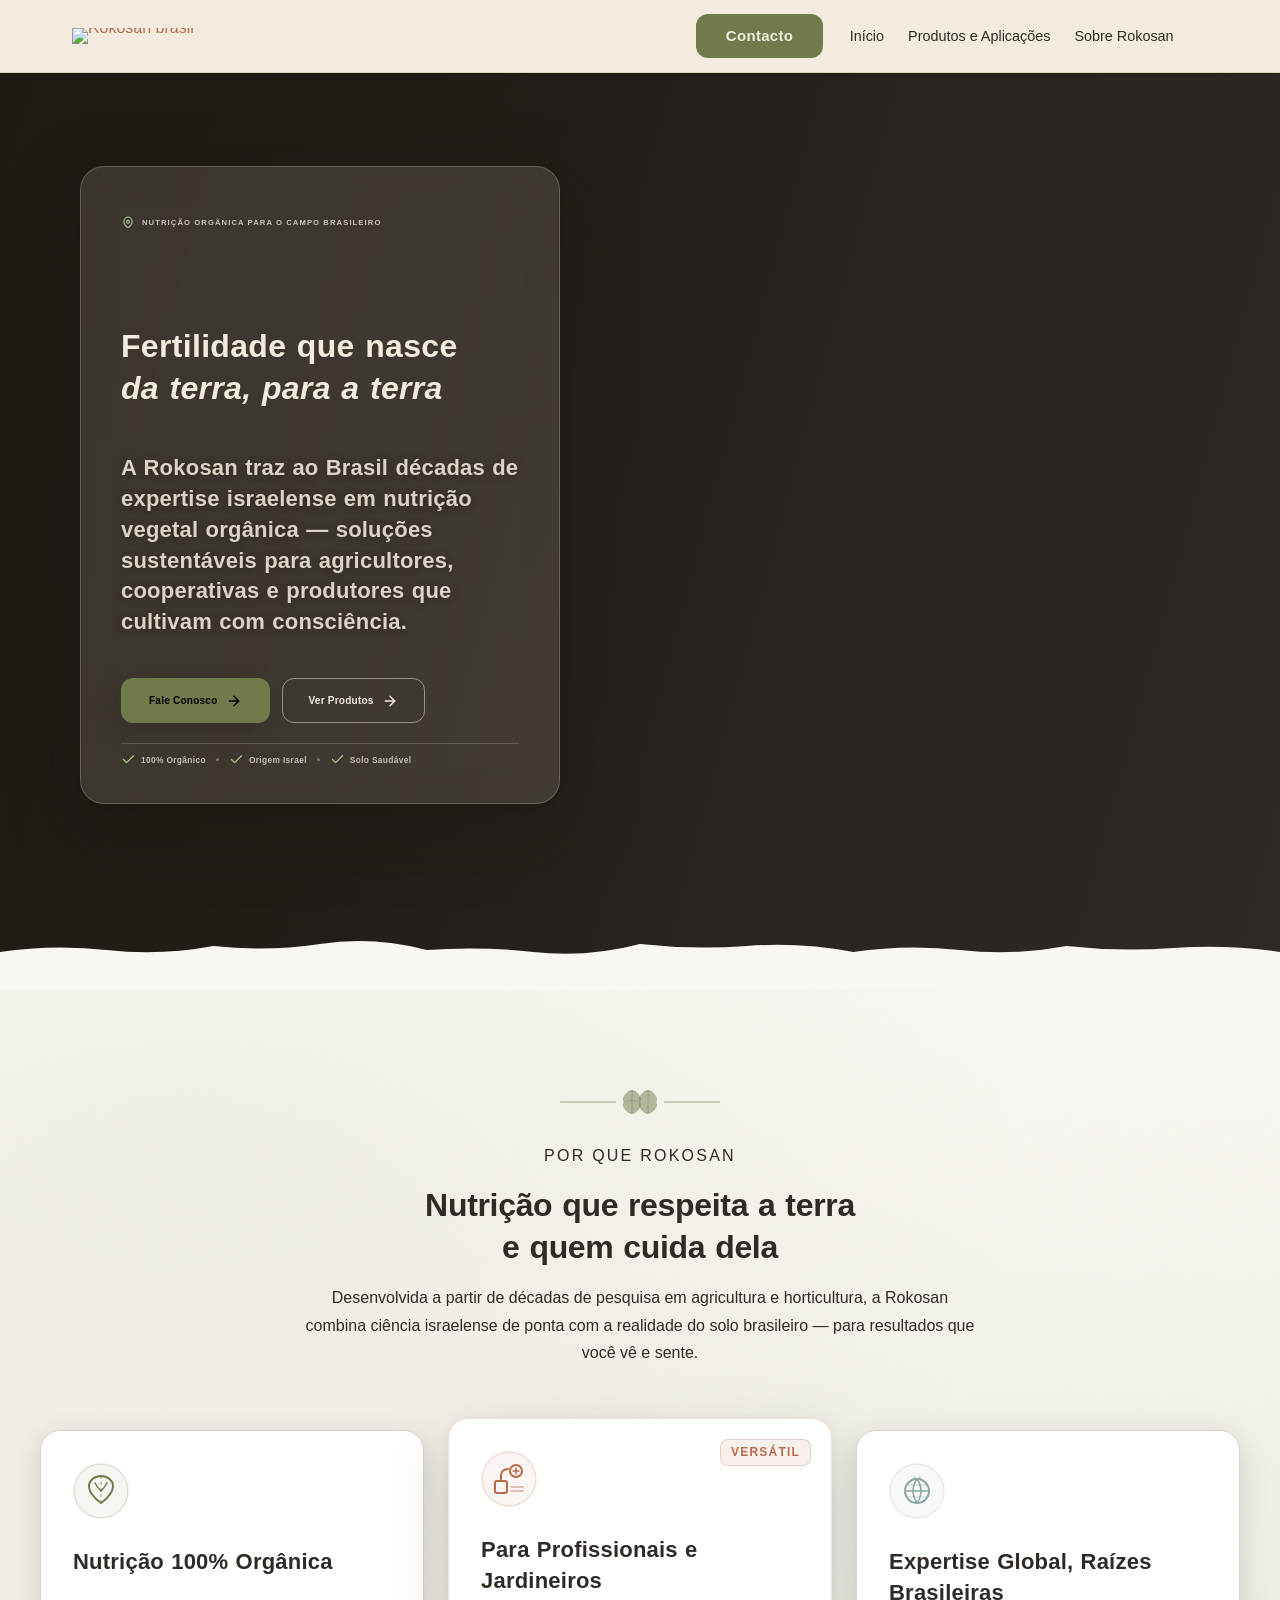
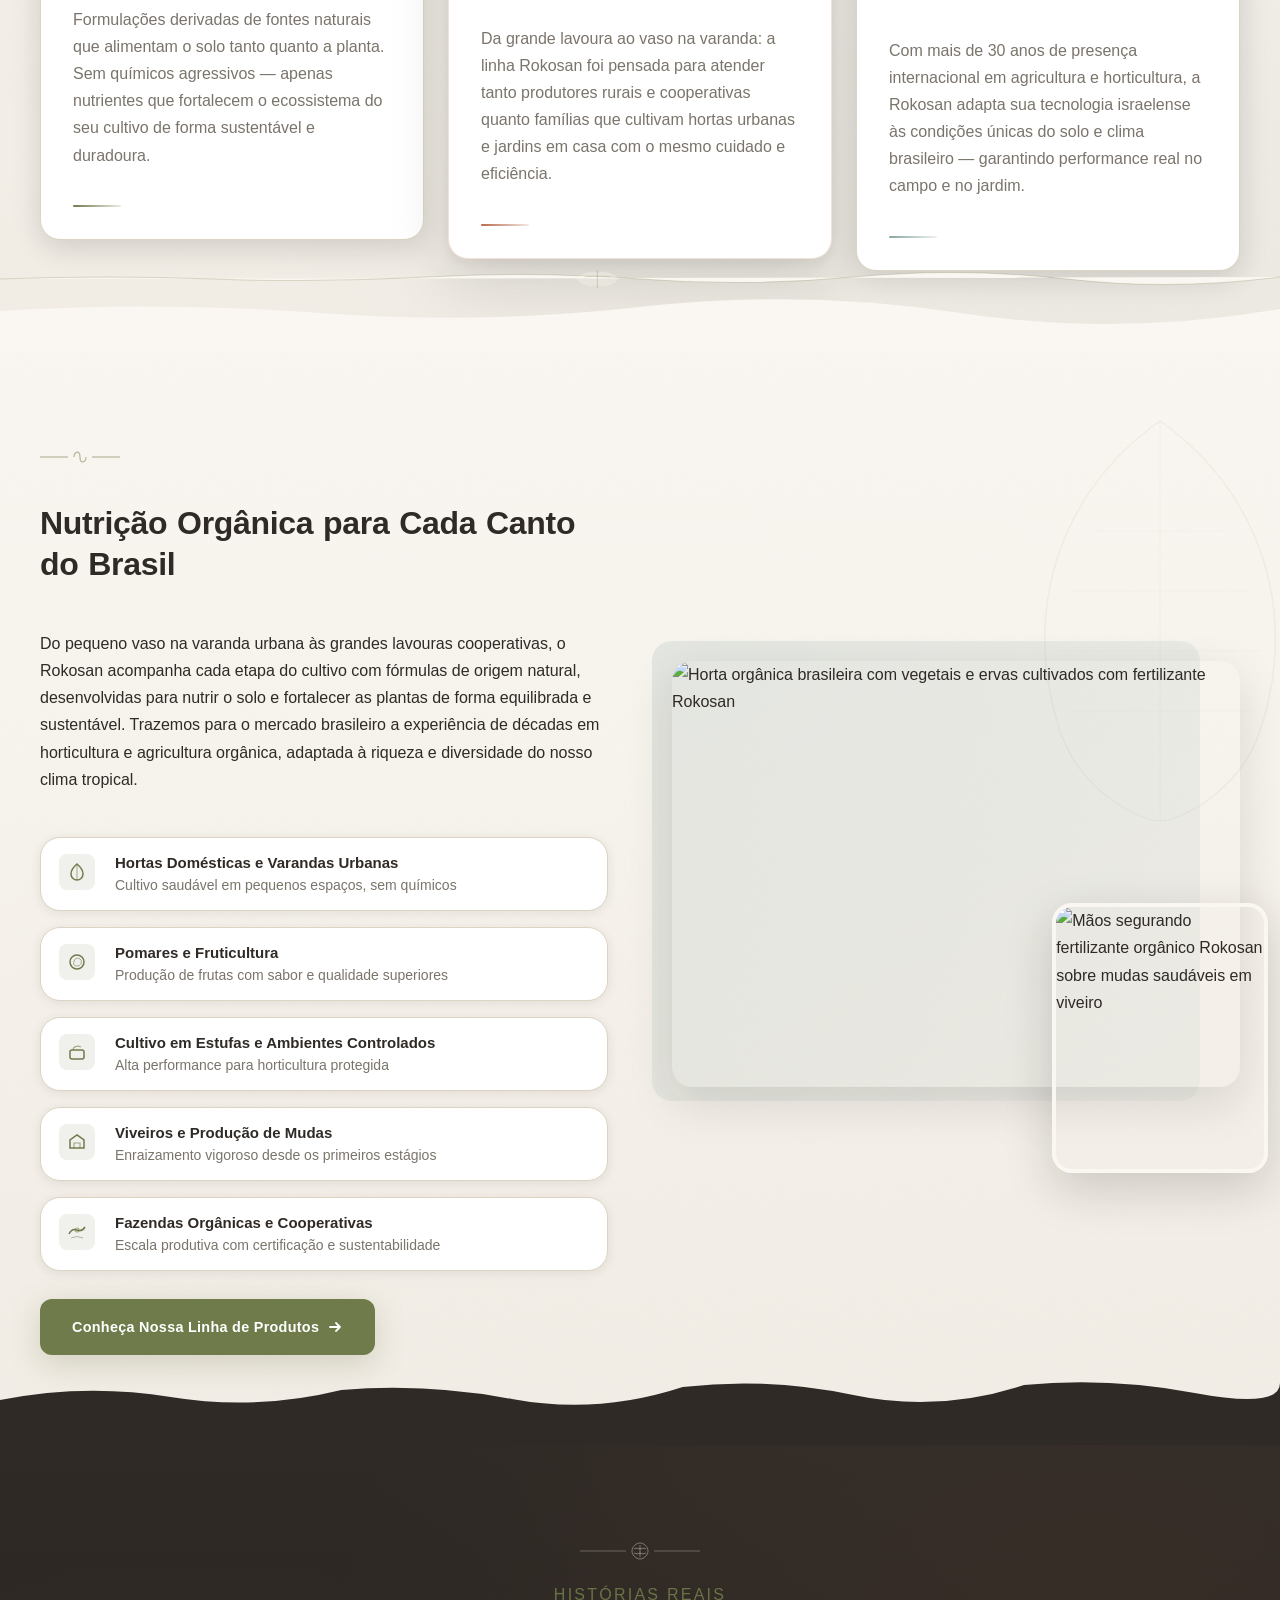
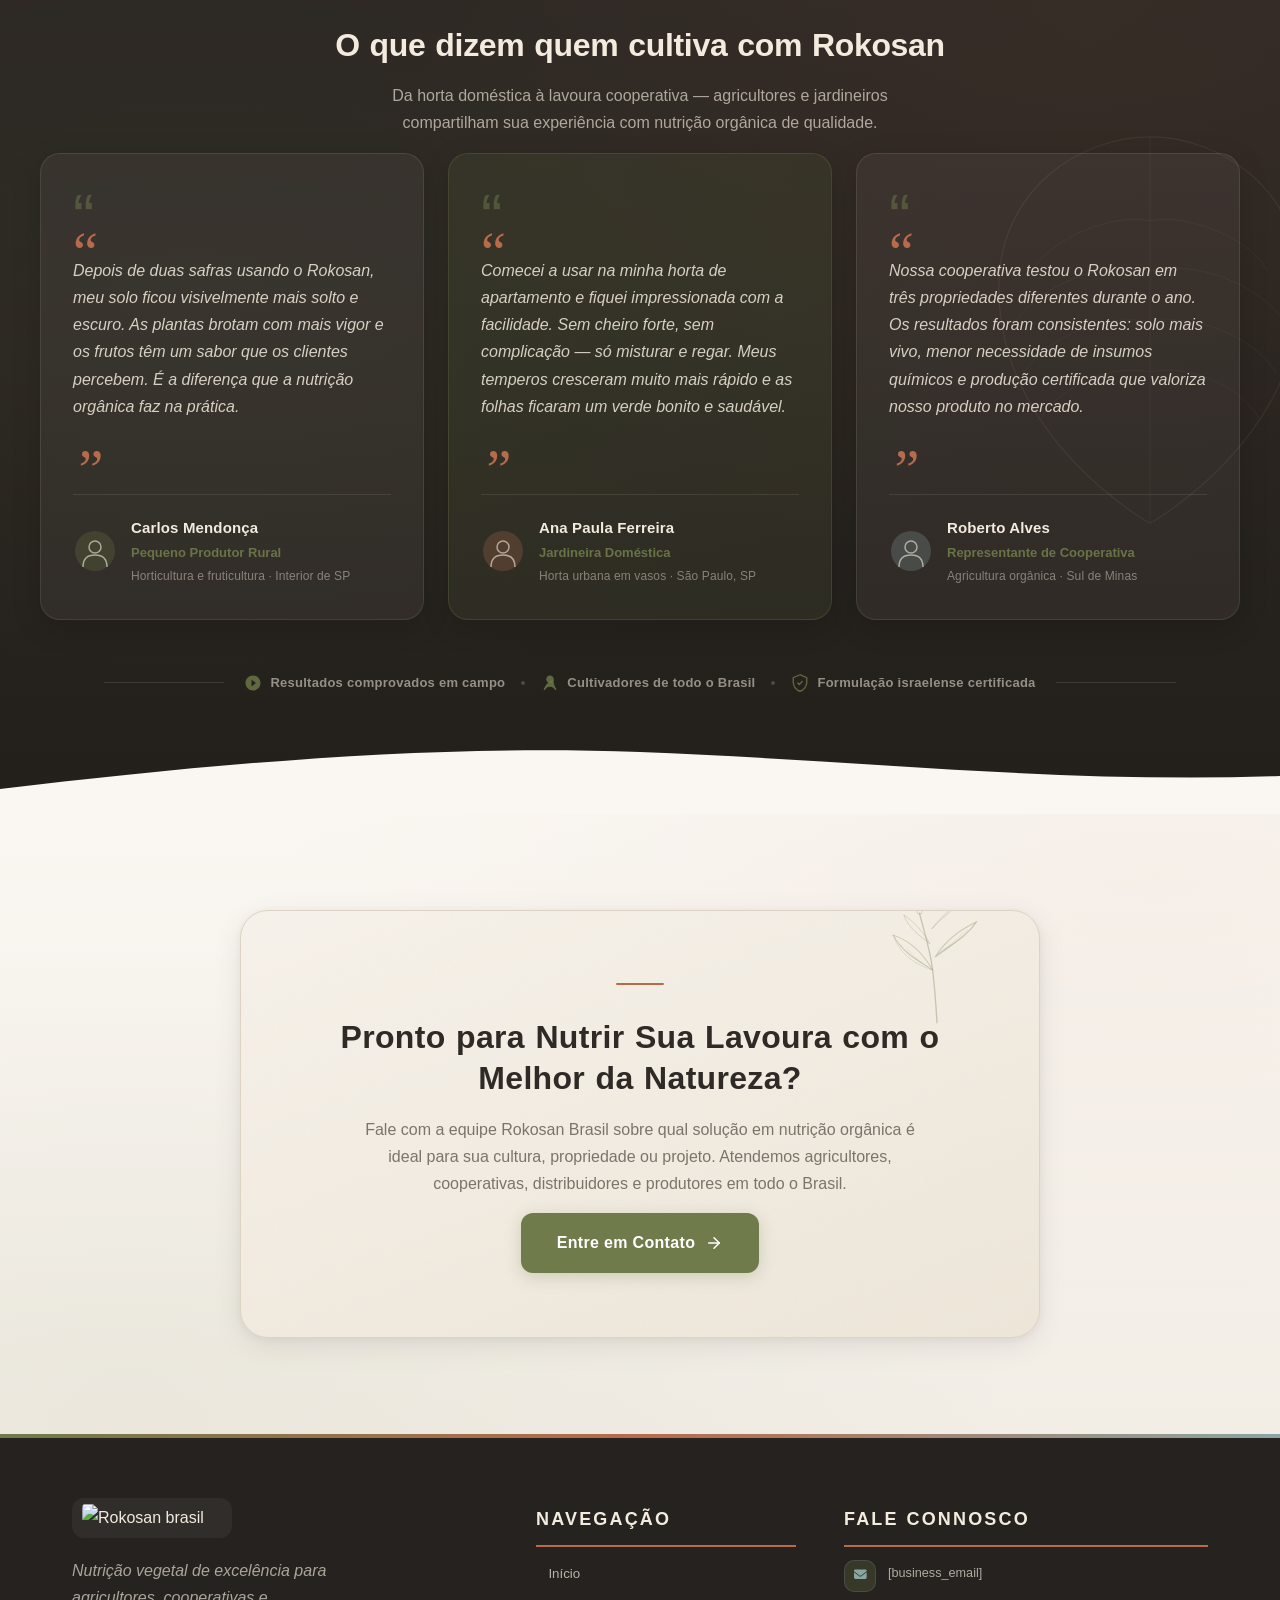
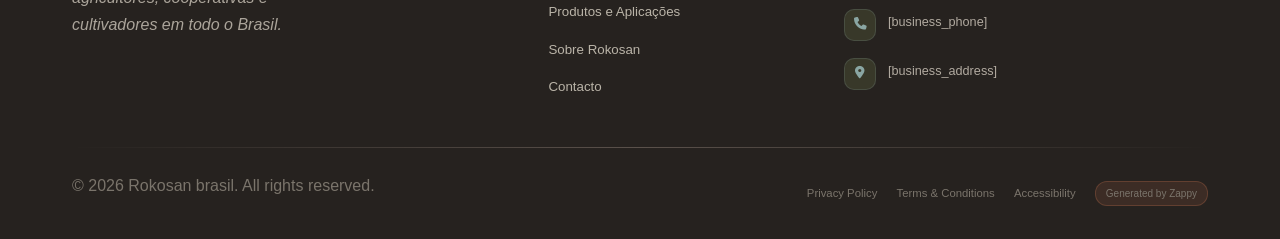
==== commit 6f2821af: "Incremental sync: 1 page(s) — update_text" ====
--- a/index.html
+++ b/index.html
@@ -812,10 +812,10 @@
 </script>
   
   <main id="main">
-    <section data-band-index="0" class="in-cio-hero-section" data-layout-spec="Início-hero" data-hero-type="fullscreen-scrim">
+    <section data-band-index="0" class="in-cio-hero-section" data-layout-spec="Início-hero" data-hero-type="fullscreen-scrim" id="in-cio-hero-section">
   <!-- Background Image Layer -->
   <div class="in-cio-hero-bg">
-    <img loading="eager" fetchpriority="high" data-hero-bg="true" data-placeholder="in-cio-hero-image-1" data-context="Cinematic wide-angle photograph of a Brazilian farmer at sunrise, hands gently applying organic granular fertilizer around lush green herb and vegetable crops in a field. Warm golden morning light, slightly desaturated natural tones, rich soil visible, healthy green plants, peaceful agricultural landscape in background. Photographic style: editorial, calm, human-scale agriculture in Brazil." width="1400" height="900" src="/assets/site-in-cio-hero-image-1.webp" alt="Agricultor brasileiro aplicando adubo orgânico Rokosan em cultivo de hortaliças ao amanhecer">
+    <img loading="eager" fetchpriority="high" data-hero-bg="true" data-placeholder="in-cio-hero-image-1" data-context="Cinematic wide-angle photograph of a Brazilian farmer at sunrise, hands gently applying organic granular fertilizer around lush green herb and vegetable crops in a field. Warm golden morning light, slightly desaturated natural tones, rich soil visible, healthy green plants, peaceful agricultural landscape in background. Photographic style: editorial, calm, human-scale agriculture in Brazil." width="1400" height="900" src="/assets/site-in-cio-hero-image-1.webp" alt="Agricultor brasileiro aplicando adubo orgânico Rokosan em cultivo de hortaliças ao amanhecer" data-hero-background="true" data-element-type="image" data-element-id="img-1778585829559-foyi8606m">
   </div>
 
   <!-- Scrim Overlay -->
@@ -825,26 +825,25 @@
   <div class="in-cio-hero-container">
     <!-- Frosted Card -->
     <article class="in-cio-hero-card">
-      <span class="in-cio-hero-eyebrow">
-        <svg data-element-type="icon" data-icon-type="svg" width="14" height="14" viewBox="0 0 24 24" fill="none" stroke="currentColor" stroke-width="2.2" stroke-linecap="round" stroke-linejoin="round" aria-hidden="true"><path d="M12 2C8.5 2 5 5 5 10c0 4 4 8 7 10 3-2 7-6 7-10 0-5-3.5-8-7-8z"></path><circle cx="12" cy="10" r="2.5"></circle></svg>
+      <p><span class="in-cio-hero-eyebrow" style="">
+        <svg data-element-type="icon" data-icon-type="svg" width="14" height="14" viewBox="0 0 24 24" fill="none" stroke="currentColor" stroke-width="2.2" stroke-linecap="round" stroke-linejoin="round" aria-hidden="true" style="cursor: pointer;"><path d="M12 2C8.5 2 5 5 5 10c0 4 4 8 7 10 3-2 7-6 7-10 0-5-3.5-8-7-8z"></path><circle cx="12" cy="10" r="2.5"></circle></svg>
         Nutrição Orgânica para o Campo Brasileiro
       </span>
 
-      <h1 class="in-cio-hero-h1">
-        Fertilidade que nasce<br>
-        <em>da terra, para a terra</em>
-      </h1>
+      </p><h1 class="in-cio-hero-h1" style=""></h1><h2>
+        Fertilidade que nasce<br><em>da terra, para a terra</em></h2>
+        
 
       <h3 class="in-cio-hero-subtitle">
         A Rokosan traz ao Brasil décadas de expertise israelense em nutrição vegetal orgânica — soluções sustentáveis para agricultores, cooperativas e produtores que cultivam com consciência.
       </h3>
 
       <div class="in-cio-hero-ctas">
-        <a href="/contato" class="in-cio-btn-primary">
-          <span>Fale Conosco</span>
+        <a href="/contato" class="in-cio-btn-primary" style="color: rgb(0, 0, 0) !important;" data-element-type="button" data-element-id="btn-1778585829553-bh2q98zuu" data-native-element="true">
+          <span style="color: rgb(0, 0, 0) !important;">Fale Conosco</span>
           <svg data-element-type="icon" data-icon-type="svg" width="16" height="16" viewBox="0 0 24 24" fill="none" stroke="currentColor" stroke-width="2.2" stroke-linecap="round" stroke-linejoin="round" aria-hidden="true"><line x1="5" y1="12" x2="19" y2="12"></line><polyline points="12 5 19 12 12 19"></polyline></svg>
         </a>
-        <a href="/produtos" class="in-cio-btn-secondary">
+        <a href="/produtos" class="in-cio-btn-secondary" data-element-type="button" data-element-id="btn-1778585829553-7a113ggwx" data-native-element="true">
           <span>Ver Produtos</span>
           <svg data-element-type="icon" data-icon-type="svg" width="16" height="16" viewBox="0 0 24 24" fill="none" stroke="currentColor" stroke-width="2.2" stroke-linecap="round" stroke-linejoin="round" aria-hidden="true"><line x1="5" y1="12" x2="19" y2="12"></line><polyline points="12 5 19 12 12 19"></polyline></svg>
         </a>
--- a/styles.css
+++ b/styles.css
@@ -2292,13 +2292,12 @@
   gap: 20px;
 }
 
-/* ── Eyebrow Label ── */
 .in-cio-hero-section .in-cio-hero-eyebrow {
   display: inline-flex;
   align-items: center;
   gap: 7px;
   font-family: 'Inter', sans-serif;
-  font-size: 0.6875rem;
+  font-size: 0.48rem;
   font-weight: 700;
   letter-spacing: 0.14em;
   text-transform: uppercase;
@@ -2312,14 +2311,15 @@
   flex-shrink: 0;
 }
 
-/* ── H1 ── */
-.in-cio-hero-section .in-cio-hero-h1 {font-family: 'Inter', sans-serif;
-  font-size: clamp(2.1rem, 4vw, 3rem);
+.in-cio-hero-section .in-cio-hero-h1 {
+  font-family: 'Inter', sans-serif;
+  font-size: 24px;
   font-weight: 600;
   line-height: 1.2;
   letter-spacing: -0.01em;
   color: var(--text-light);
-  margin: 0;}
+  margin: 0;
+}
 
 .in-cio-hero-section .in-cio-hero-h1 em {
   font-style: italic;
@@ -2327,10 +2327,9 @@
   -webkit-text-fill-color: #C8D9A0;
 }
 
-/* ── Subtitle ── */
 .in-cio-hero-section .in-cio-hero-subtitle {
   font-family: 'Inter', sans-serif;
-  font-size: 1rem;
+  font-size: 0.7rem;
   font-weight: 400;
   line-height: 1.7;
   color: rgba(243, 235, 221, 0.88);
@@ -2354,7 +2353,7 @@
   background: var(--primary);
   color: var(--text-light);
   font-family: 'Inter', sans-serif;
-  font-size: 0.9rem;
+  font-size: 0.63rem;
   font-weight: 600;
   letter-spacing: 0.02em;
   text-decoration: none;
@@ -2380,7 +2379,7 @@
   background: transparent;
   color: var(--text-light);
   font-family: 'Inter', sans-serif;
-  font-size: 0.9rem;
+  font-size: 0.63rem;
   font-weight: 600;
   letter-spacing: 0.02em;
   text-decoration: none;
@@ -2413,7 +2412,7 @@
   align-items: center;
   gap: 5px;
   font-family: 'Inter', sans-serif;
-  font-size: 0.75rem;
+  font-size: 0.525rem;
   font-weight: 600;
   letter-spacing: 0.04em;
   color: rgba(243, 235, 221, 0.75);
@@ -2487,8 +2486,8 @@
   }
 
   .in-cio-hero-section .in-cio-hero-h1 {
-    font-size: 2.1rem;
-  }
+  font-size: 24px;
+}
 
   .in-cio-hero-section .in-cio-hero-ctas {
     flex-direction: column;
